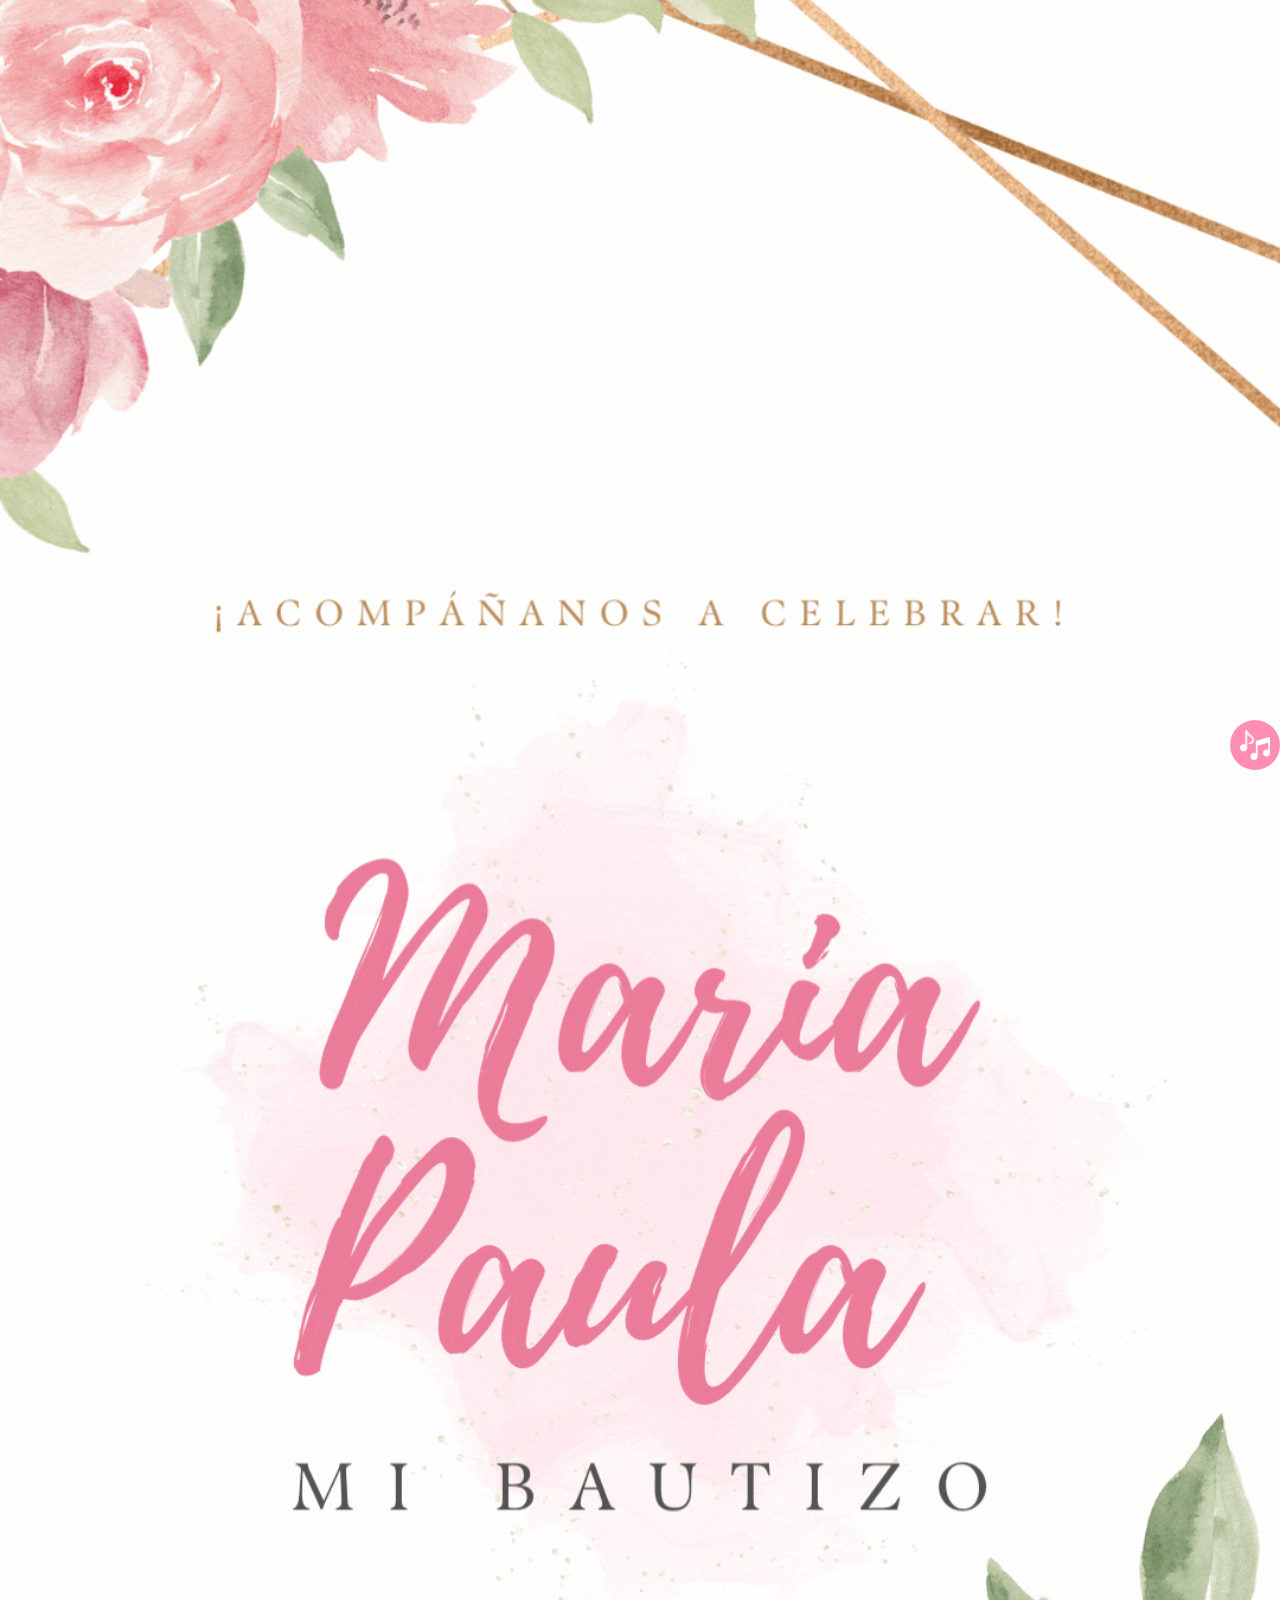
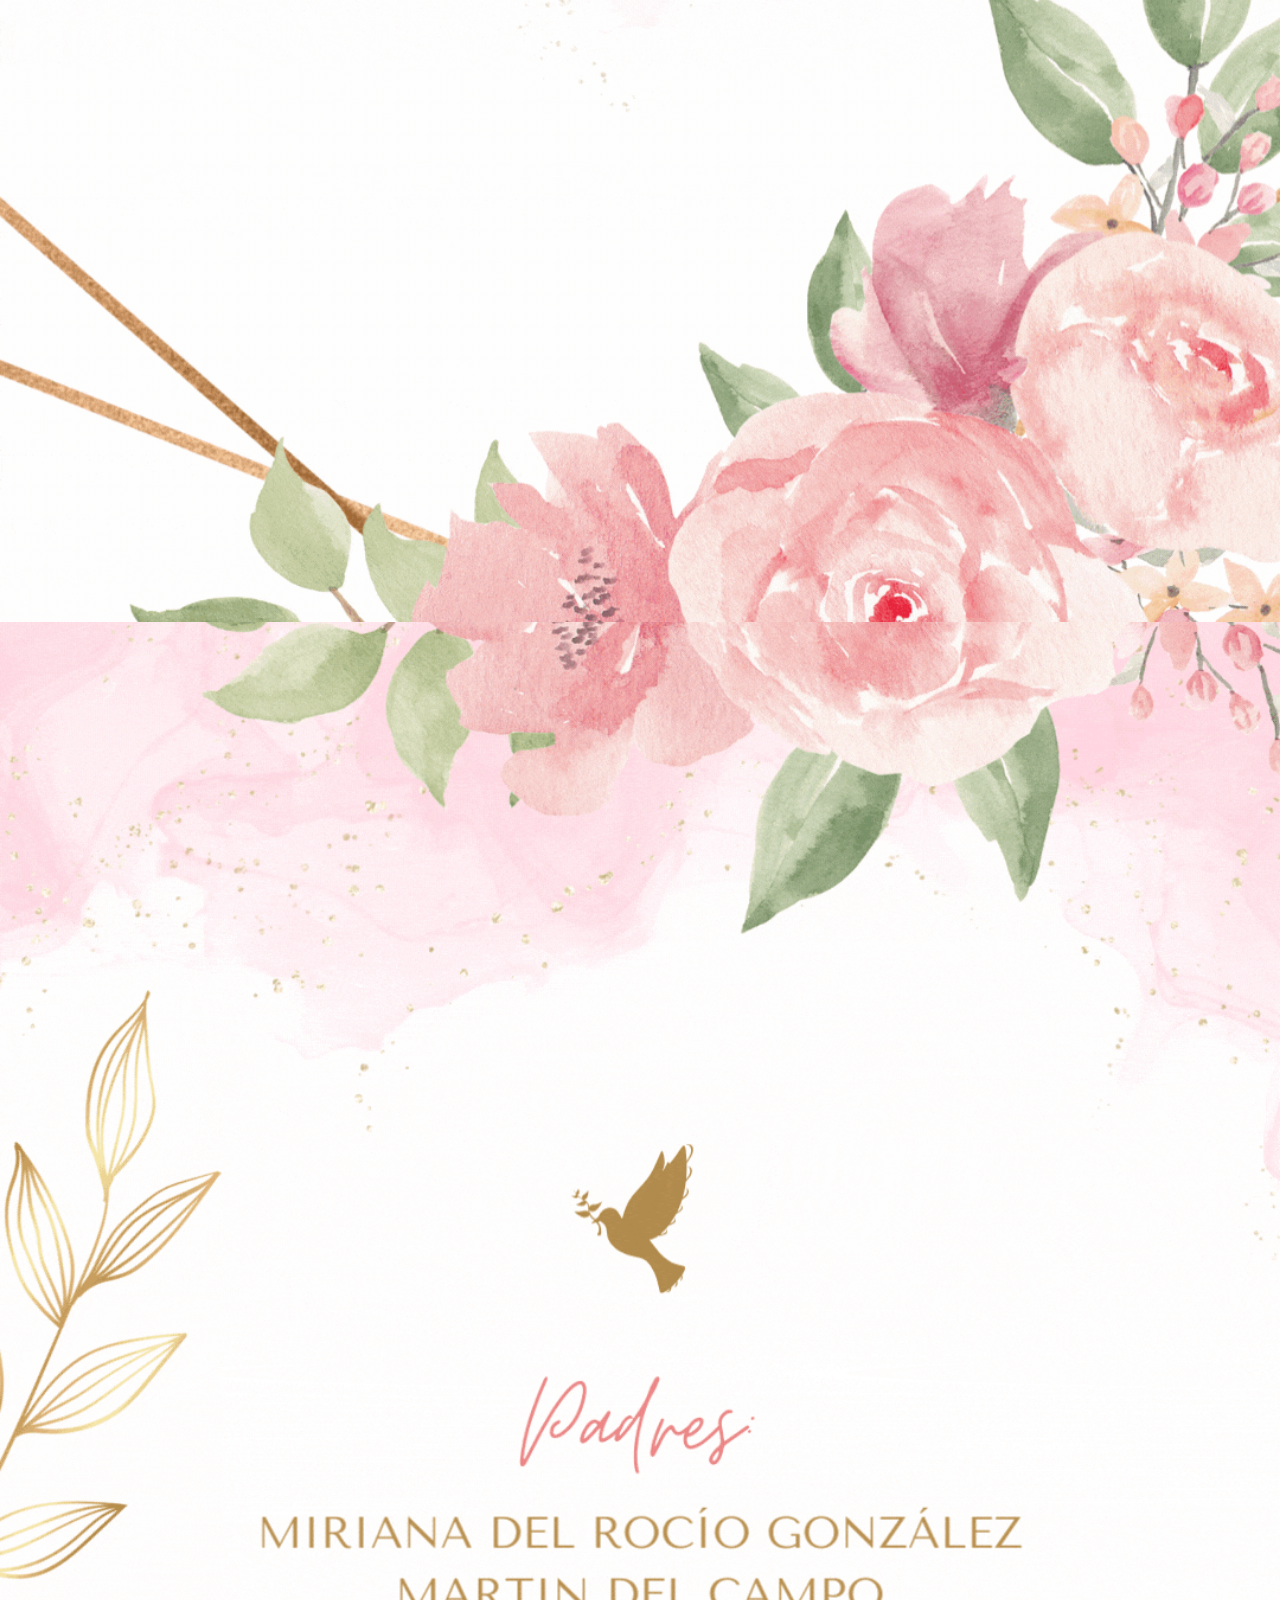
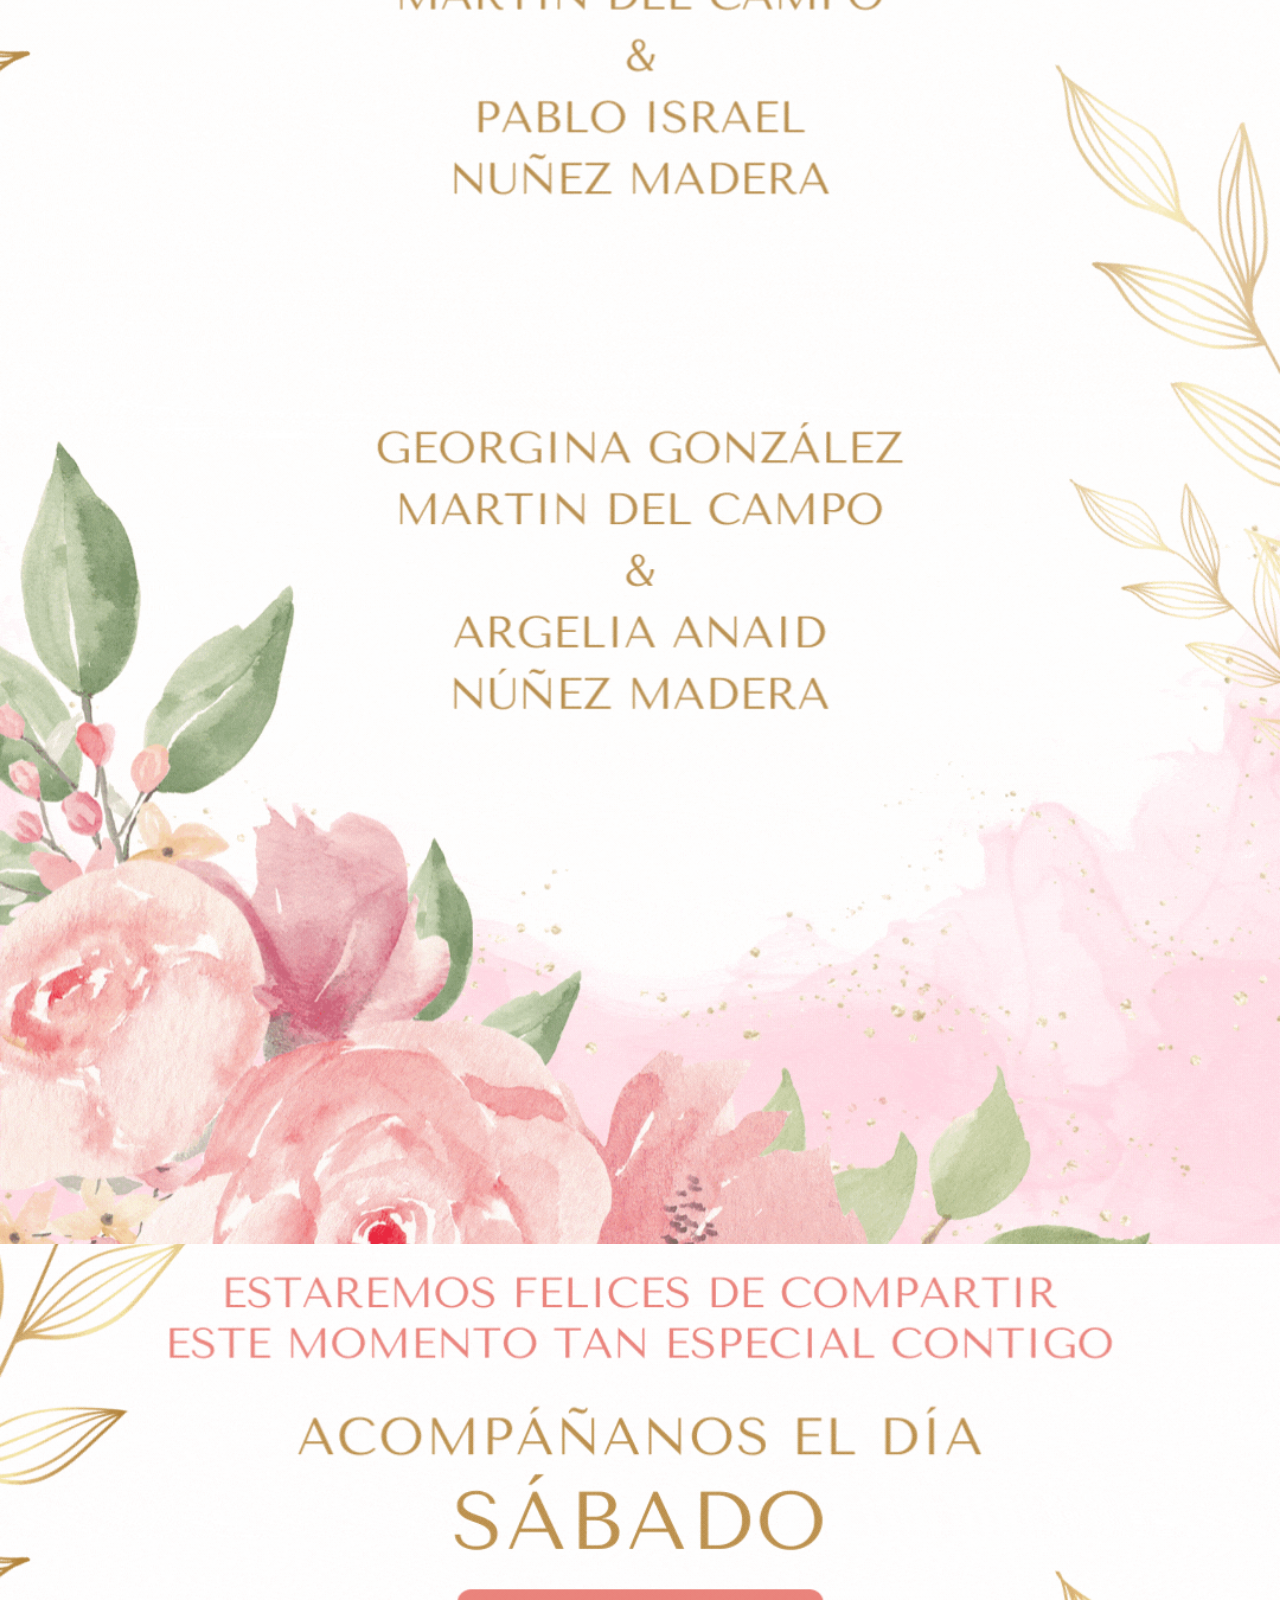
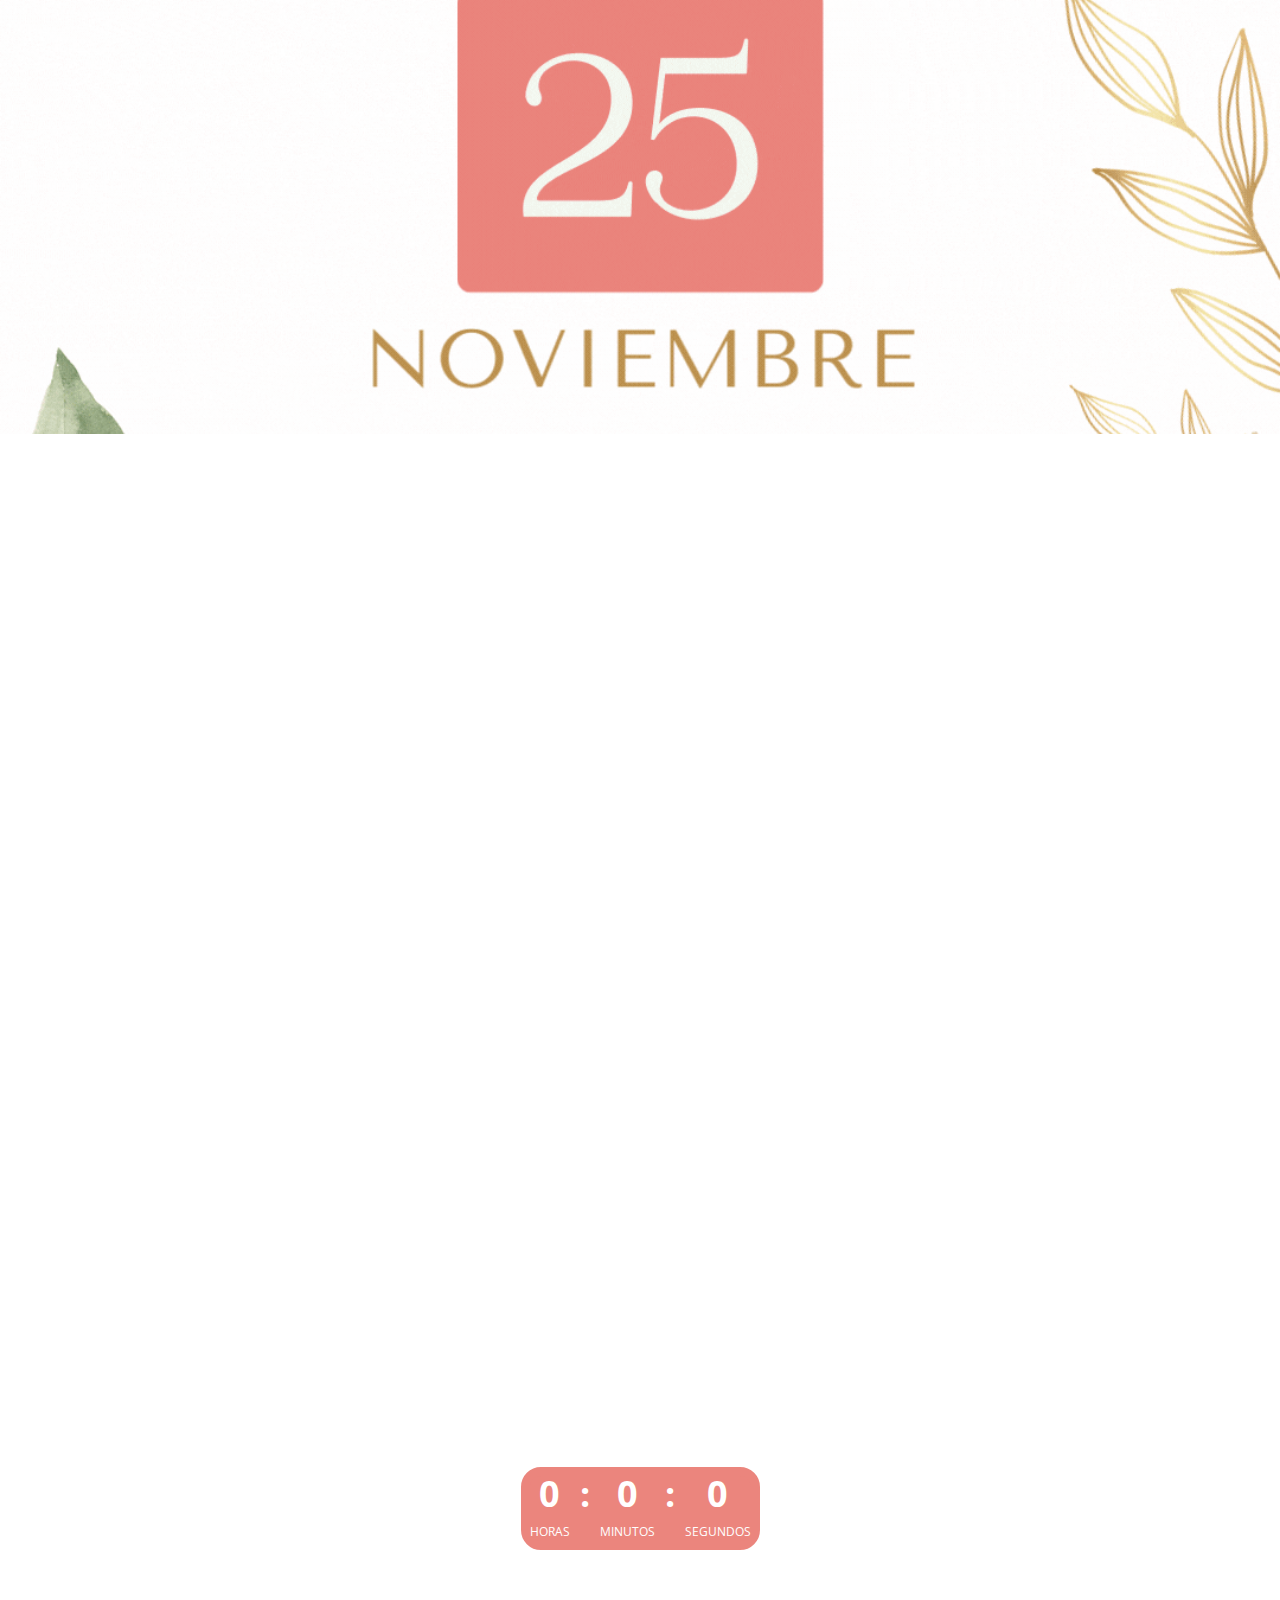
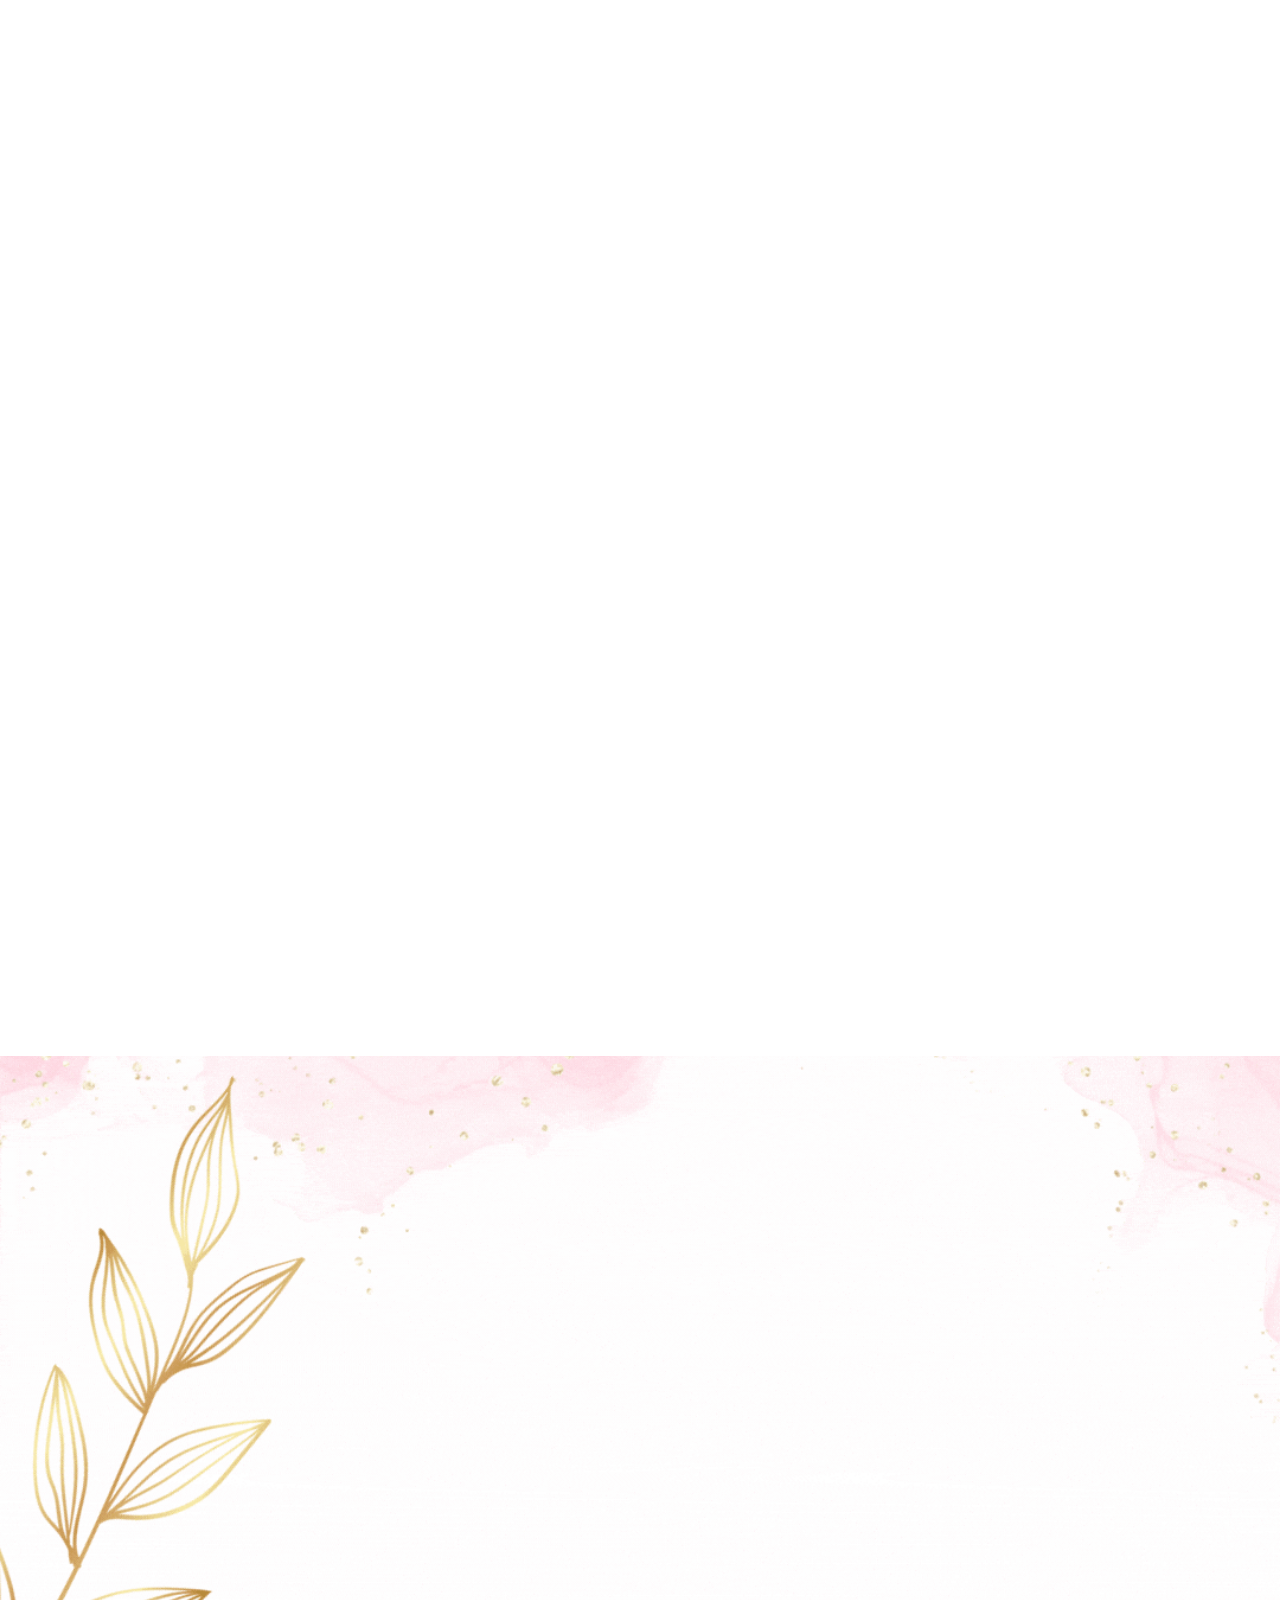
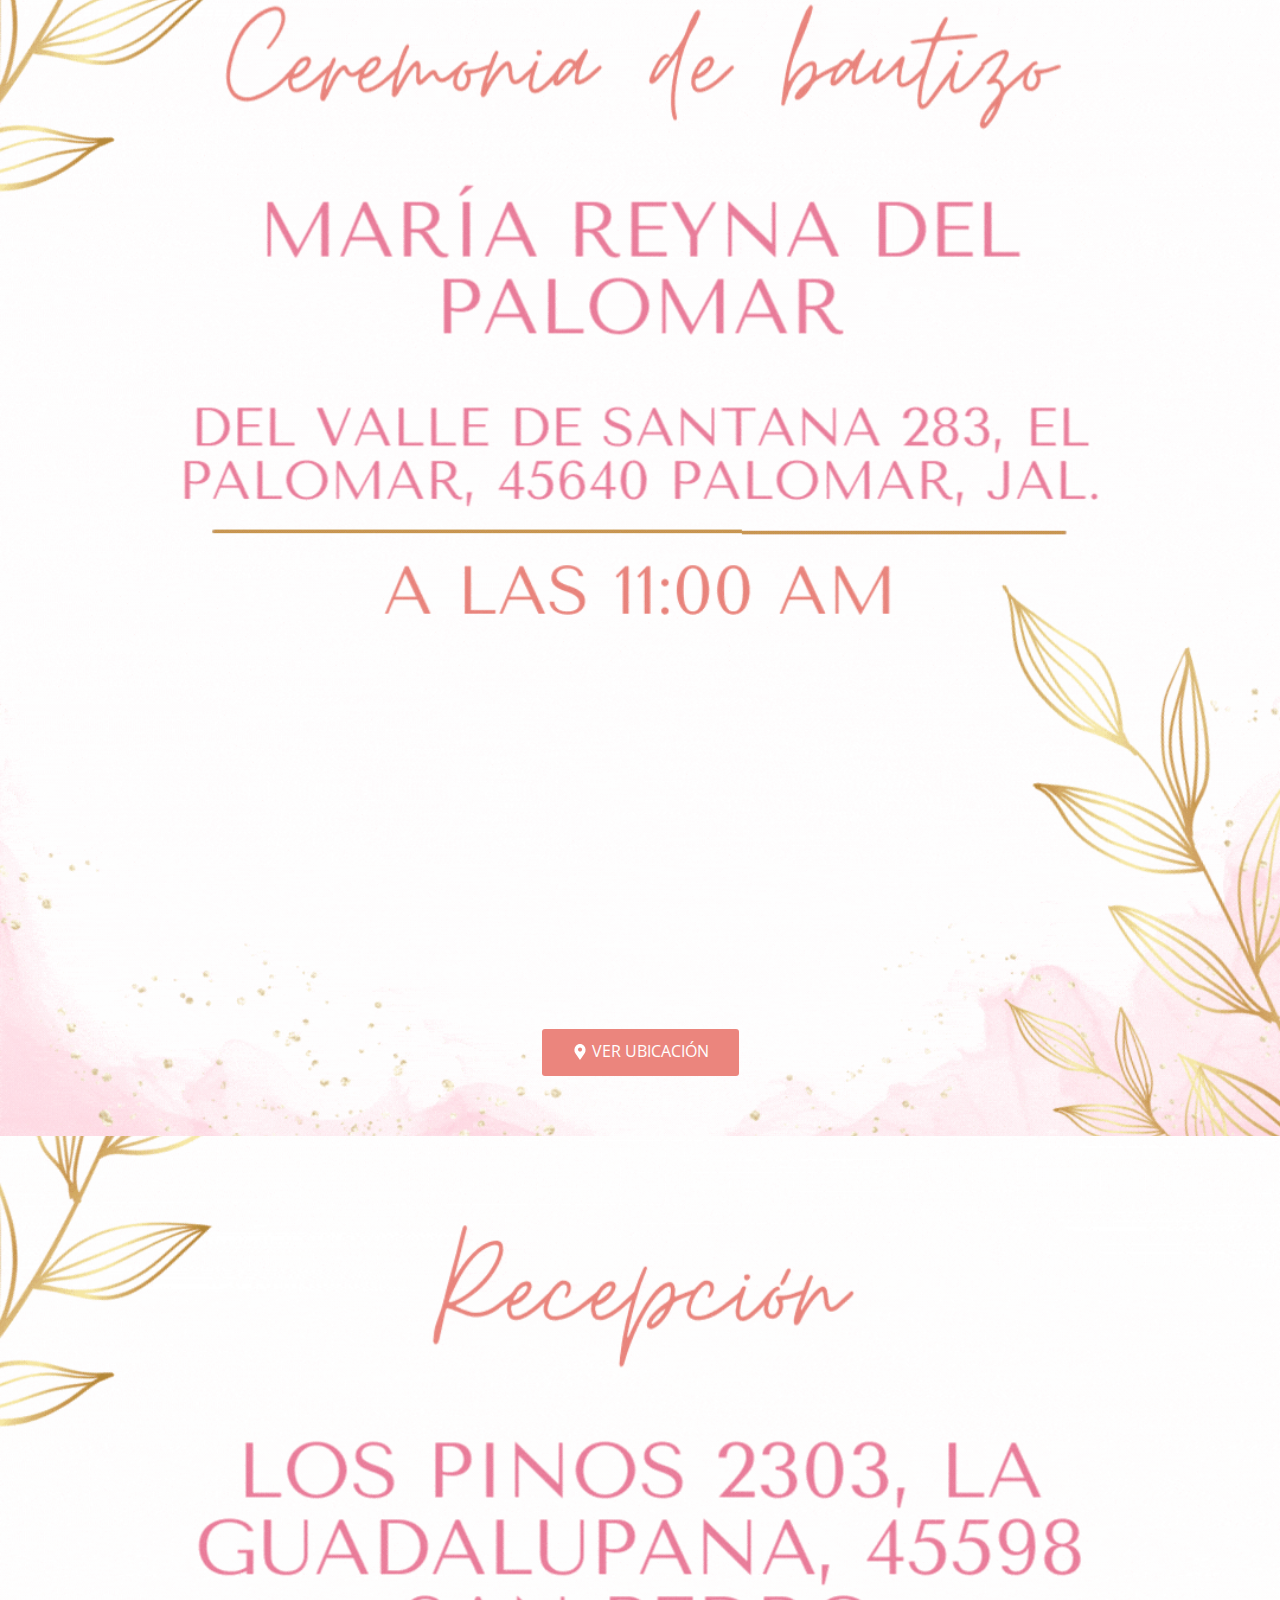
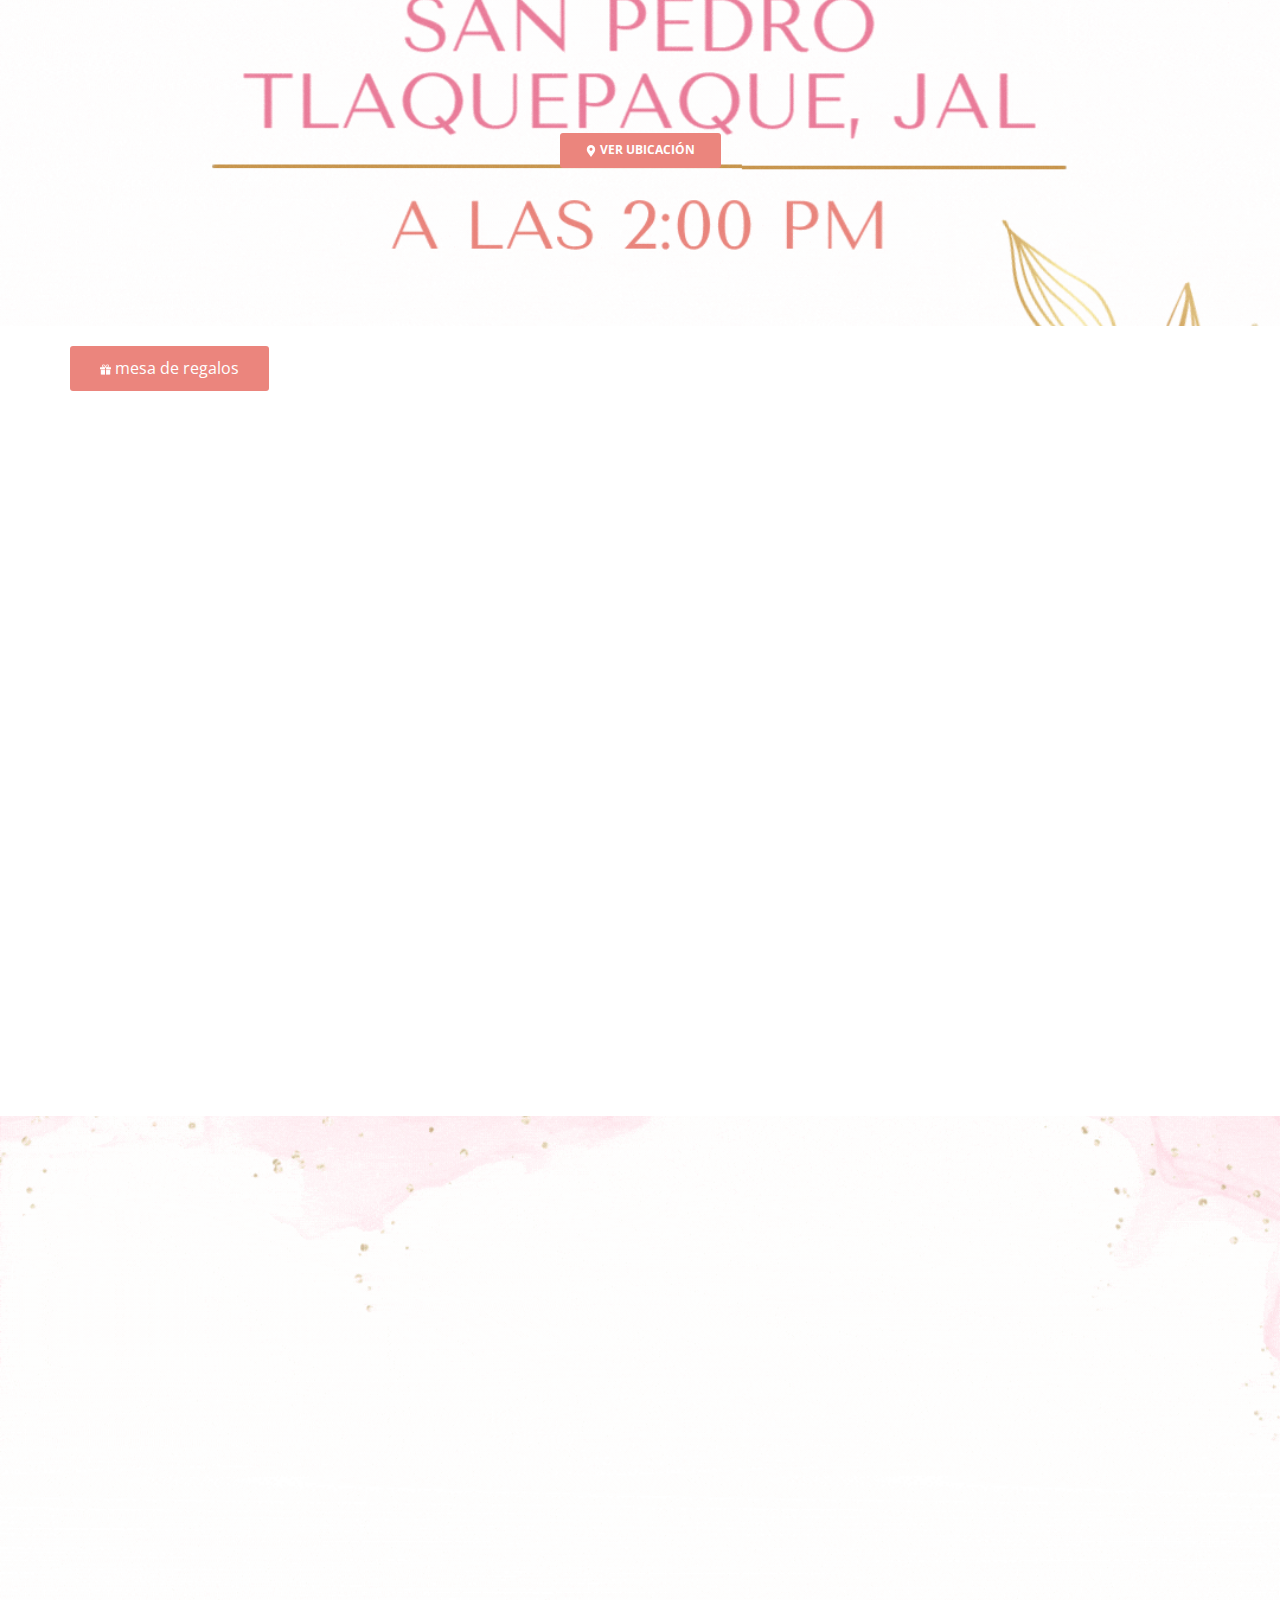
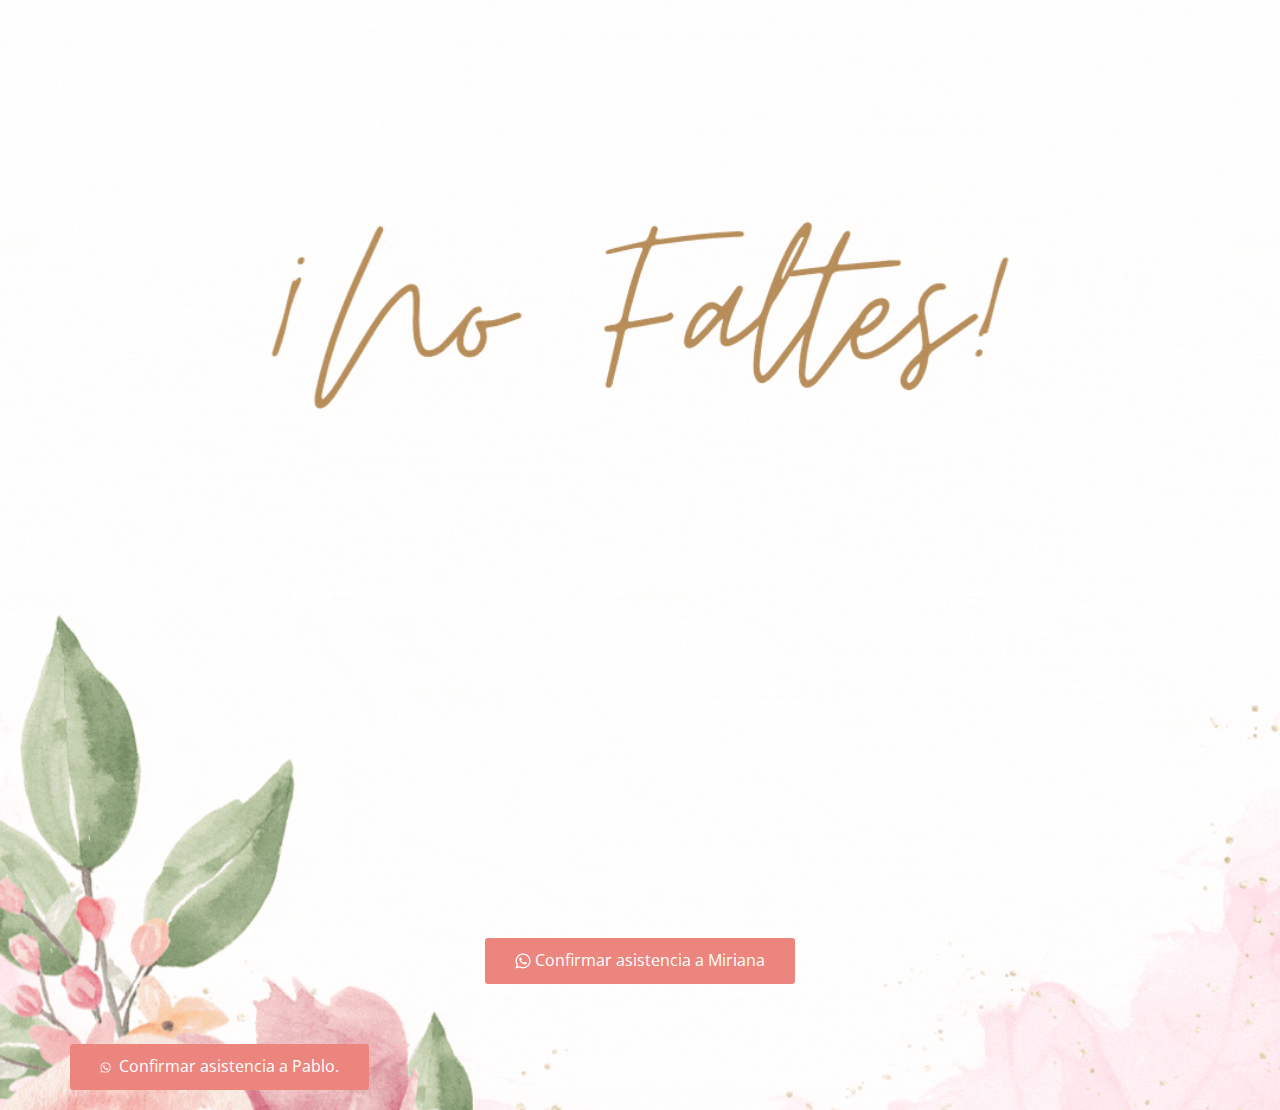
==== index.html @ 1fac0b72 "Update index.html" ====
<!DOCTYPE html>
<html style="font-size: 16px;" lang="es"><head>
    <meta name="viewport" content="width=device-width, initial-scale=1.0">
    <meta charset="utf-8">
    <meta name="keywords"
      content="¡Vamos a Celebrar!, ​Ya Solo Faltan..., ¡Acompáñanos a el día!, Te esperamos enNombre del salón, ¡No Faltes!​, Confirma tu asistencia">
    <meta name="description" content>
    <title>Invitación</title>
    <link rel="stylesheet" href="nicepage.css" media="screen">
    <link rel="stylesheet" href="Invitación.css" media="screen">
    <script class="u-script" type="text/javascript" src="jquery.js" defer></script>
    <script class="u-script" type="text/javascript" src="nicepage.js" defer></script>
    <meta name="generator" content="Nicepage 5.20.7, nicepage.com">

    <link id="u-theme-google-font" rel="stylesheet"
      href="https://fonts.googleapis.com/css?family=Roboto:100,100i,300,300i,400,400i,500,500i,700,700i,900,900i|Open+Sans:300,300i,400,400i,500,500i,600,600i,700,700i,800,800i">

    <script type="application/ld+json">{
		"@context": "http://schema.org",
		"@type": "Organization",
		"name": "Copia de Site5",
		"sameAs": []
}</script>
    <meta name="theme-color" content="#3f62f1">
    <meta property="og:title" content="Invitación">
    <meta property="og:description" content>
    <meta property="og:type" content="website">
    <meta data-intl-tel-input-cdn-path="intlTelInput/"></head>
  <body data-home-page="Invitación.html" data-home-page-title="Invitación"
    data-path-to-root="./" data-include-products="false"
    class="u-body u-xl-mode" data-lang="es">
    <section class="u-align-center u-clearfix u-image u-section-1" src
      data-image-width="1080" data-image-height="1920" id="sec-2cfc">
      <div class="u-clearfix u-sheet u-sheet-1">
        <div class="u-clearfix u-custom-html u-expanded-width u-custom-html-1">

          <div id="boton" class="icon-social">
            <audio id="MusicaFondo"></audio>
            <a onclick="MusicaFondo()" class="float">
              <img class="imgButton" async src="images/651717-e0c2c127.png" alt>
            </a>
          </div>
          <script> let sound = true;
let fondo = document.getElementById("MusicaFondo");
function MusicaFondo() {
    fondo.src = "images/cancion.mp3";
    if (sound) {
        fondo.volume = 0.7;
        fondo.play();
        sound = false;
    }
    else {
        fondo.pause();
        sound = true;
    }
} </script>
          <style> .float {
    position: fixed;
    width: 50px;
    height: 50px;
    bottom: 130px;
    right: 00px;
    background-color: #FF8EB3;
    color: #FFF;
    border-radius: 50px;
    text-align: center;
    z-index: 100;
    margin: 0;
}
.imgButton {
    width: 30px;
    height: 30px;
    /* centrar vertical y horizontalmente */
    position: absolute;
    top: 50%;
    left: 50%;
    margin: -15px 0 0 -15px;}
.my-float {
    margin-top: 22px;
} </style>
        </div>
      </div>
    </section>
    <section class="u-align-center u-clearfix u-image u-section-2" src
      data-image-width="1080" data-image-height="1920" id="carousel_fec0">
      <div class="u-clearfix u-sheet u-sheet-1"></div>
    </section>
    <section class="u-align-center u-clearfix u-image u-section-3" src
      data-image-width="1080" data-image-height="1920" id="sec-e323">
      <div class="u-clearfix u-sheet u-sheet-1"></div>
    </section>

    <section class="u-align-center u-clearfix u-image u-section-4" src
      data-image-width="1080" data-image-height="1920" id="sec-f8c3">
      <div class="u-clearfix u-sheet u-valign-middle-xs u-sheet-1">
        <div
          class="u-border-9 u-border-custom-color-69 u-countdown u-custom-color-69 u-radius-20 u-countdown-1"
          data-timer-id="1c81" data-type="to-date"
          data-target-date="Sat, 25 Nov 2023 21:00:38 GMT" data-for="everyone"
          data-direction="down" data-time-left="750m" data-target-number="100"
          data-start-time="Mon Sep 11 2023 22:49:00 GMT-0600 (Hora estándar central (México))"
          data-frequency="1s" data-after-count="none"
          data-redirect-url="https://">

          <div class="u-countdown-wrapper u-spacing-20">
            <div class="u-countdown-item u-countdown-days u-spacing-10">
              <div
                class="u-countdown-counter u-countdown-counter-2 u-text-custom-color-50"
                id="days">0</div>
              <div
                class="u-countdown-label u-text-custom-color-53 u-countdown-label-2">DÍAS</div>
            </div>
            <div
              class="u-countdown-separator u-text-custom-color-50 u-countdown-separator-2">:</div>
            <div class="u-countdown-hours u-countdown-item u-spacing-10">
              <div
                class="u-text-custom-color-50 u-countdown-counter u-countdown-counter-3"
                id="hours">0</div>
              <div
                class="u-countdown-label u-text-custom-color-53 u-countdown-label-3">Horas</div>
            </div>
            <div
              class="u-countdown-separator u-text-custom-color-50 u-countdown-separator-3">:</div>
            <div class="u-countdown-item u-countdown-minutes u-spacing-10">
              <div
                class="u-text-custom-color-50 u-countdown-counter u-countdown-counter-4"
                id="minutes">0</div>
              <div
                class="u-countdown-label u-text-custom-color-53 u-countdown-label-4">Minutos</div>
            </div>
            <div
              class="u-countdown-separator u-text-custom-color-50 u-countdown-separator-4">:</div>
            <div class="u-countdown-item u-countdown-seconds u-spacing-10">
              <div
                class="u-text-custom-color-50 u-countdown-counter u-countdown-counter-5"
                id="seconds">0</div>
              <div
                class="u-countdown-label u-text-custom-color-53 u-countdown-label-5">Segundos</div>
            </div>
          </div>

          <div class="u-countdown-message u-hidden">
            <p>Sorry, the time is up.</p>
          </div>
        </div>
      </div>
    </section>

    <script> // Función para actualizar la cuenta regresiva
function updateCountdown() {
    const targetDate = new Date("2023-11-25T15:00:00Z"); // Fecha objetivo
    const currentDate = new Date(); // Fecha actual
    const timeDifference = targetDate - currentDate;
    if (timeDifference <= 0) {
        // La fecha objetivo ha pasado
        document.getElementById("days").textContent = "0";
        document.getElementById("hours").textContent = "0";
        document.getElementById("minutes").textContent = "0";
        document.getElementById("seconds").textContent = "0";
        document.querySelector(".u-countdown-message p").textContent = "¡Es hora!";
        return;
    }
    const days = Math.floor(timeDifference / (1000 * 60 * 60 * 24));
    const hours = Math.floor((timeDifference % (1000 * 60 * 60 * 24)) / (1000 * 60 * 60));
    const minutes = Math.floor((timeDifference % (1000 * 60 * 60)) / (1000 * 60));
    const seconds = Math.floor((timeDifference % (1000 * 60)) / 1000);
    document.getElementById("days").textContent = days;
    document.getElementById("hours").textContent = hours;
    document.getElementById("minutes").textContent = minutes;
    document.getElementById("seconds").textContent = seconds;
}
// Actualizar la cuenta regresiva cada segundo
setInterval(updateCountdown, 1000);
// Llamar a la función para inicializar la cuenta regresiva
updateCountdown(); </script>

    <section class="u-align-center u-clearfix u-image u-section-5" src
      data-image-width="1080" data-image-height="1920" id="sec-a9e6">
      <div class="u-clearfix u-sheet u-sheet-1">
        <a href="https://maps.app.goo.gl/ta6PoNnD8u3VR6Cm9"
          class="u-btn u-btn-round u-button-style u-custom-color-69 u-hover-custom-color-70 u-radius-3 u-text-body-alt-color u-text-hover-white u-btn-1"><span
            class="u-icon"><svg class="u-svg-content"
              viewBox="0 0 54.757 54.757" x="0px" y="0px"
              style="width: 1em; height: 1em;"><path
                d="M40.94,5.617C37.318,1.995,32.502,0,27.38,0c-5.123,0-9.938,1.995-13.56,5.617c-6.703,6.702-7.536,19.312-1.804,26.952
	L27.38,54.757L42.721,32.6C48.476,24.929,47.643,12.319,40.94,5.617z M27.557,26c-3.859,0-7-3.141-7-7s3.141-7,7-7s7,3.141,7,7
	S31.416,26,27.557,26z"></path></svg></span>&nbsp;VER UBICACIÓN
        </a>
      </div>
    </section>
    <section class="u-align-center u-clearfix u-image u-section-6" src
      data-image-width="1080" data-image-height="1920" id="sec-d941">
      <div class="u-clearfix u-sheet u-sheet-1">
        <a href="https://maps.app.goo.gl/VzWF6g8UDwU5dvU78"
          class="u-btn u-btn-round u-button-style u-custom-color-69 u-hover-custom-color-70 u-radius-3 u-text-body-alt-color u-text-hover-white u-btn-1"><span
            class="u-icon"><svg class="u-svg-content"
              viewBox="0 0 54.757 54.757" x="0px" y="0px"
              style="width: 1em; height: 1em;"><path
                d="M40.94,5.617C37.318,1.995,32.502,0,27.38,0c-5.123,0-9.938,1.995-13.56,5.617c-6.703,6.702-7.536,19.312-1.804,26.952
	L27.38,54.757L42.721,32.6C48.476,24.929,47.643,12.319,40.94,5.617z M27.557,26c-3.859,0-7-3.141-7-7s3.141-7,7-7s7,3.141,7,7
	S31.416,26,27.557,26z"></path></svg></span>&nbsp;VER UBICACIÓN
        </a>
      </div>
    </section>
    <section class="u-align-center u-clearfix u-image u-section-7" src
      data-image-width="1080" data-image-height="1920" id="sec-887e">
      <div class="u-clearfix u-sheet u-sheet-1">
        <a
          href="https://mesaderegalos.liverpool.com.mx/milistaderegalos/51307299"
          class="u-border-none u-btn u-btn-round u-button-style u-custom-color-69 u-hover-custom-color-70 u-radius-3 u-text-body-alt-color u-text-hover-white u-btn-1"><span
            class="u-file-icon u-icon u-text-white u-icon-1"><img
              src="images/726532-7ae46962.png" alt></span> mesa de regalos
        </a>
      </div>
    </section>
    <section class="u-align-center u-clearfix u-image u-section-8" src
      data-image-width="1080" data-image-height="1920" id="sec-a5bd">
      <div class="u-clearfix u-sheet u-sheet-1">
        <a
          href=" https://api.whatsapp.com/send?phone=+523334465879&amp;text=%C2%A1Hola%21+Muchas+gracias+por+la+invitaci%C3%B3n%2C+ah%C3%AD+estaremos%21%21+%F0%9F%A5%B3"
          class="u-btn u-btn-round u-button-style u-custom-color-69 u-hover-custom-color-70 u-radius-3 u-text-body-alt-color u-text-hover-white u-btn-1"><span
            class="u-file-icon u-icon"><img src="images/1384023-9ba58cb5.png"
              alt></span>&nbsp;​Confirmar asistencia a Miriana
        </a>
        <a
          href=" https://api.whatsapp.com/send?phone=+523317115975&amp;text=%C2%A1Hola%21+Muchas+gracias+por+la+invitaci%C3%B3n%2C+ah%C3%AD+estaremos%21%21+%F0%9F%A5%B3"
          class="u-border-none u-btn u-btn-round u-button-style u-custom-color-69 u-hover-custom-color-70 u-radius-3 u-text-body-alt-color u-text-hover-white u-btn-2"><span
            class="u-file-icon u-icon u-text-white u-icon-2"><img
              src="images/1384023-9ba58cb5.png" alt></span> Confirmar asistencia
          a Pablo. 
        </a>
      </div>
    </section>

  </body></html>
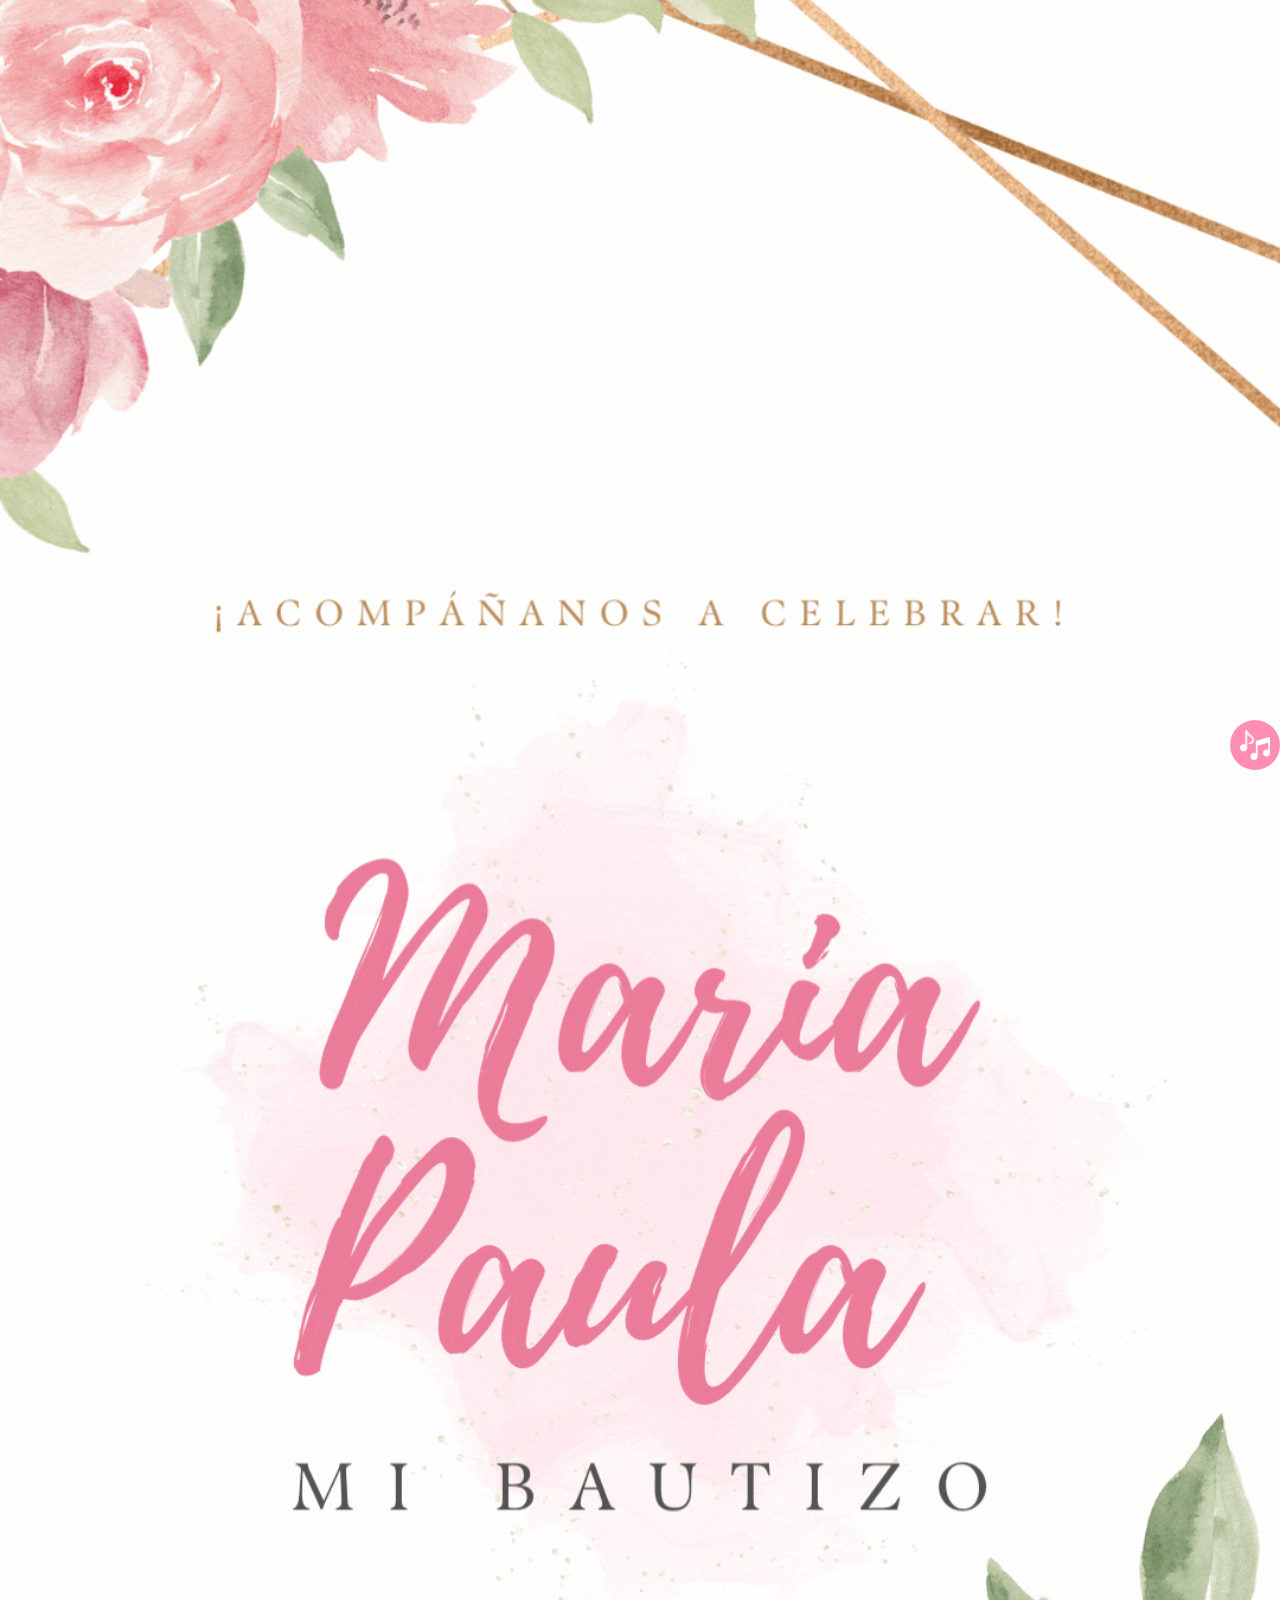
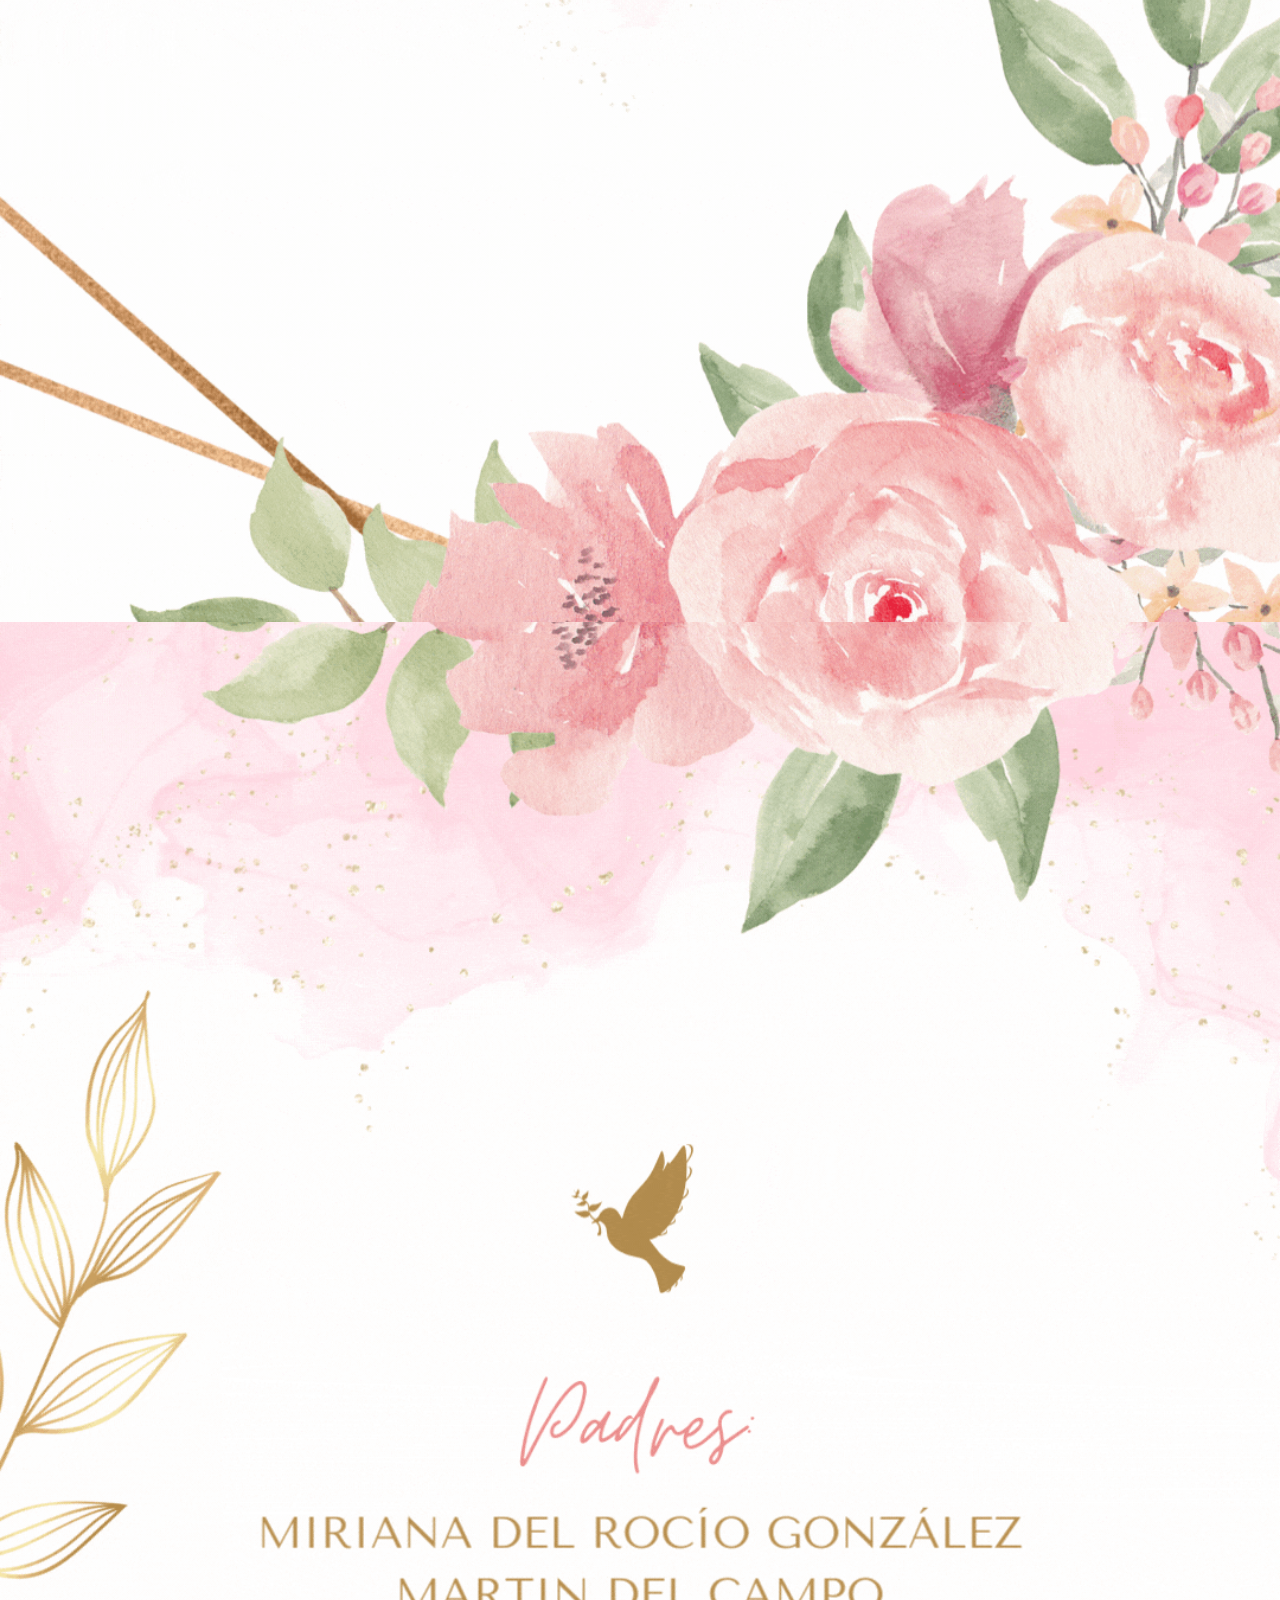
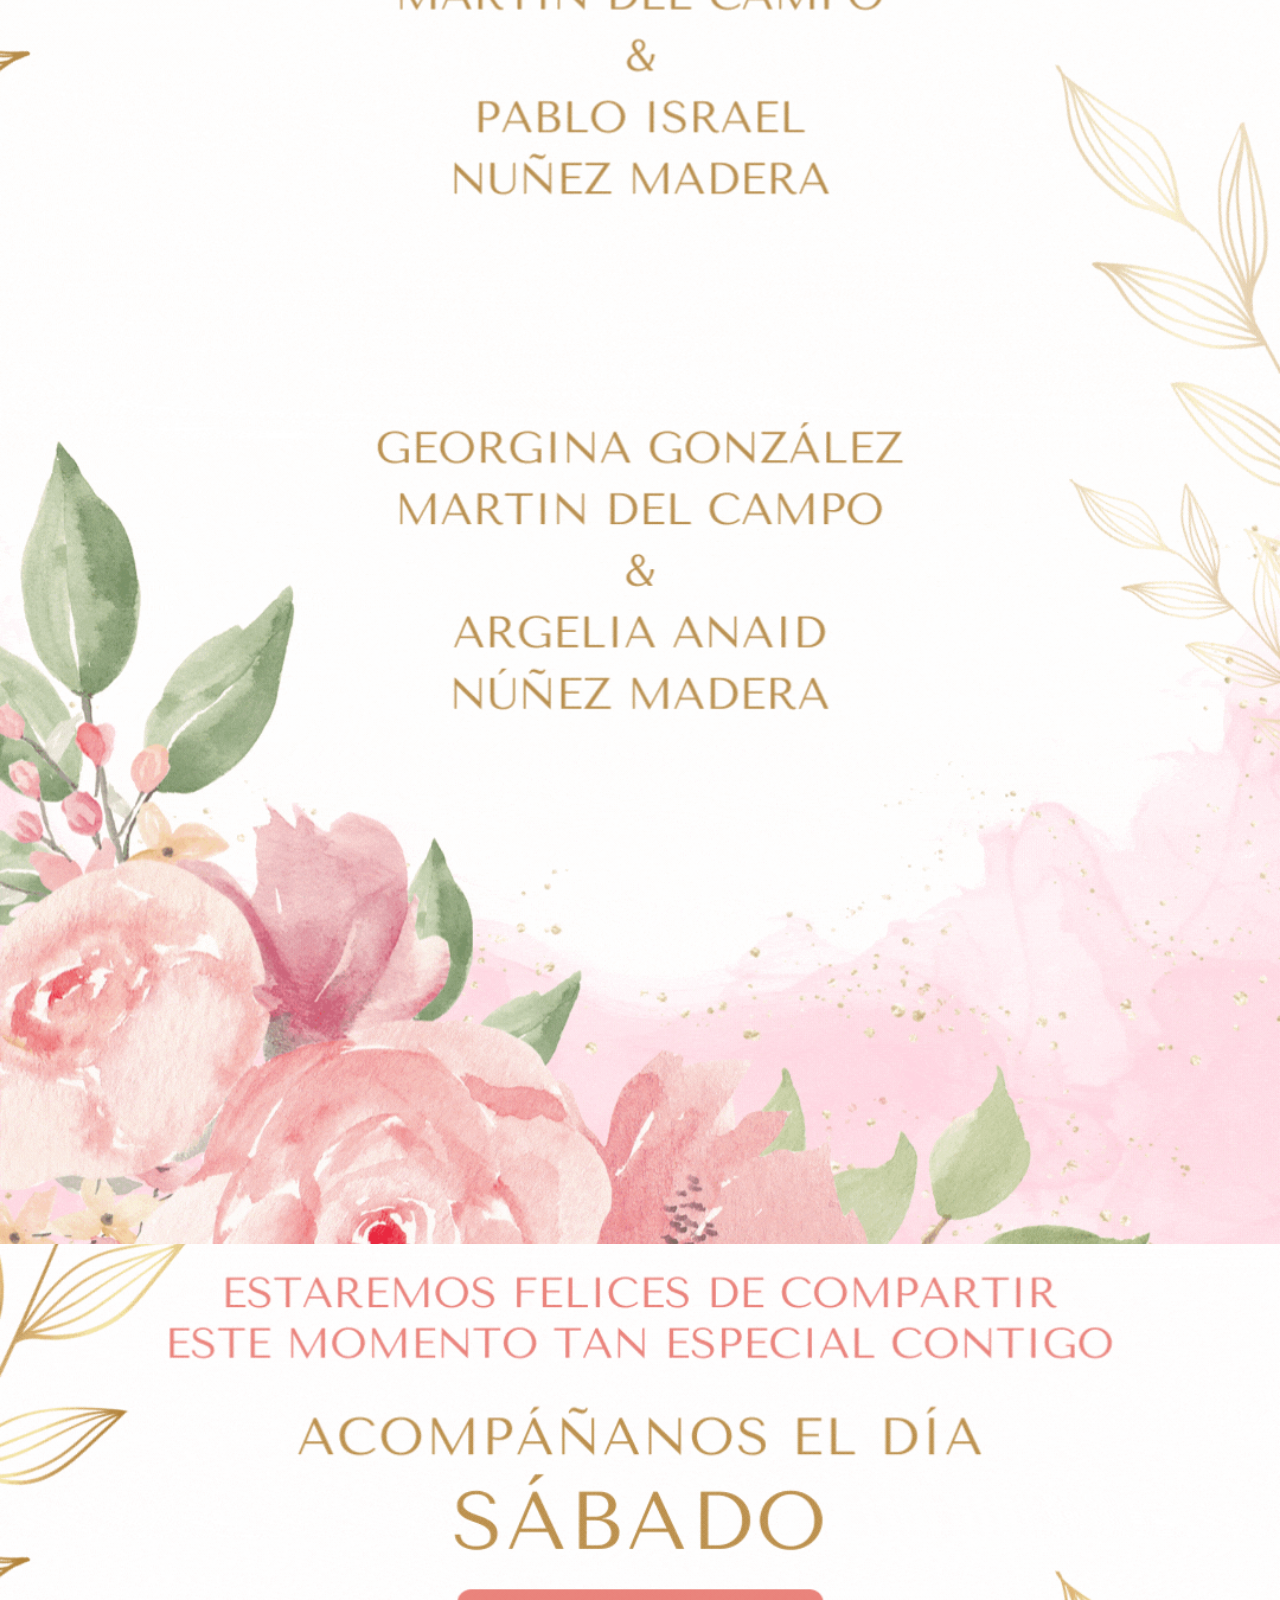
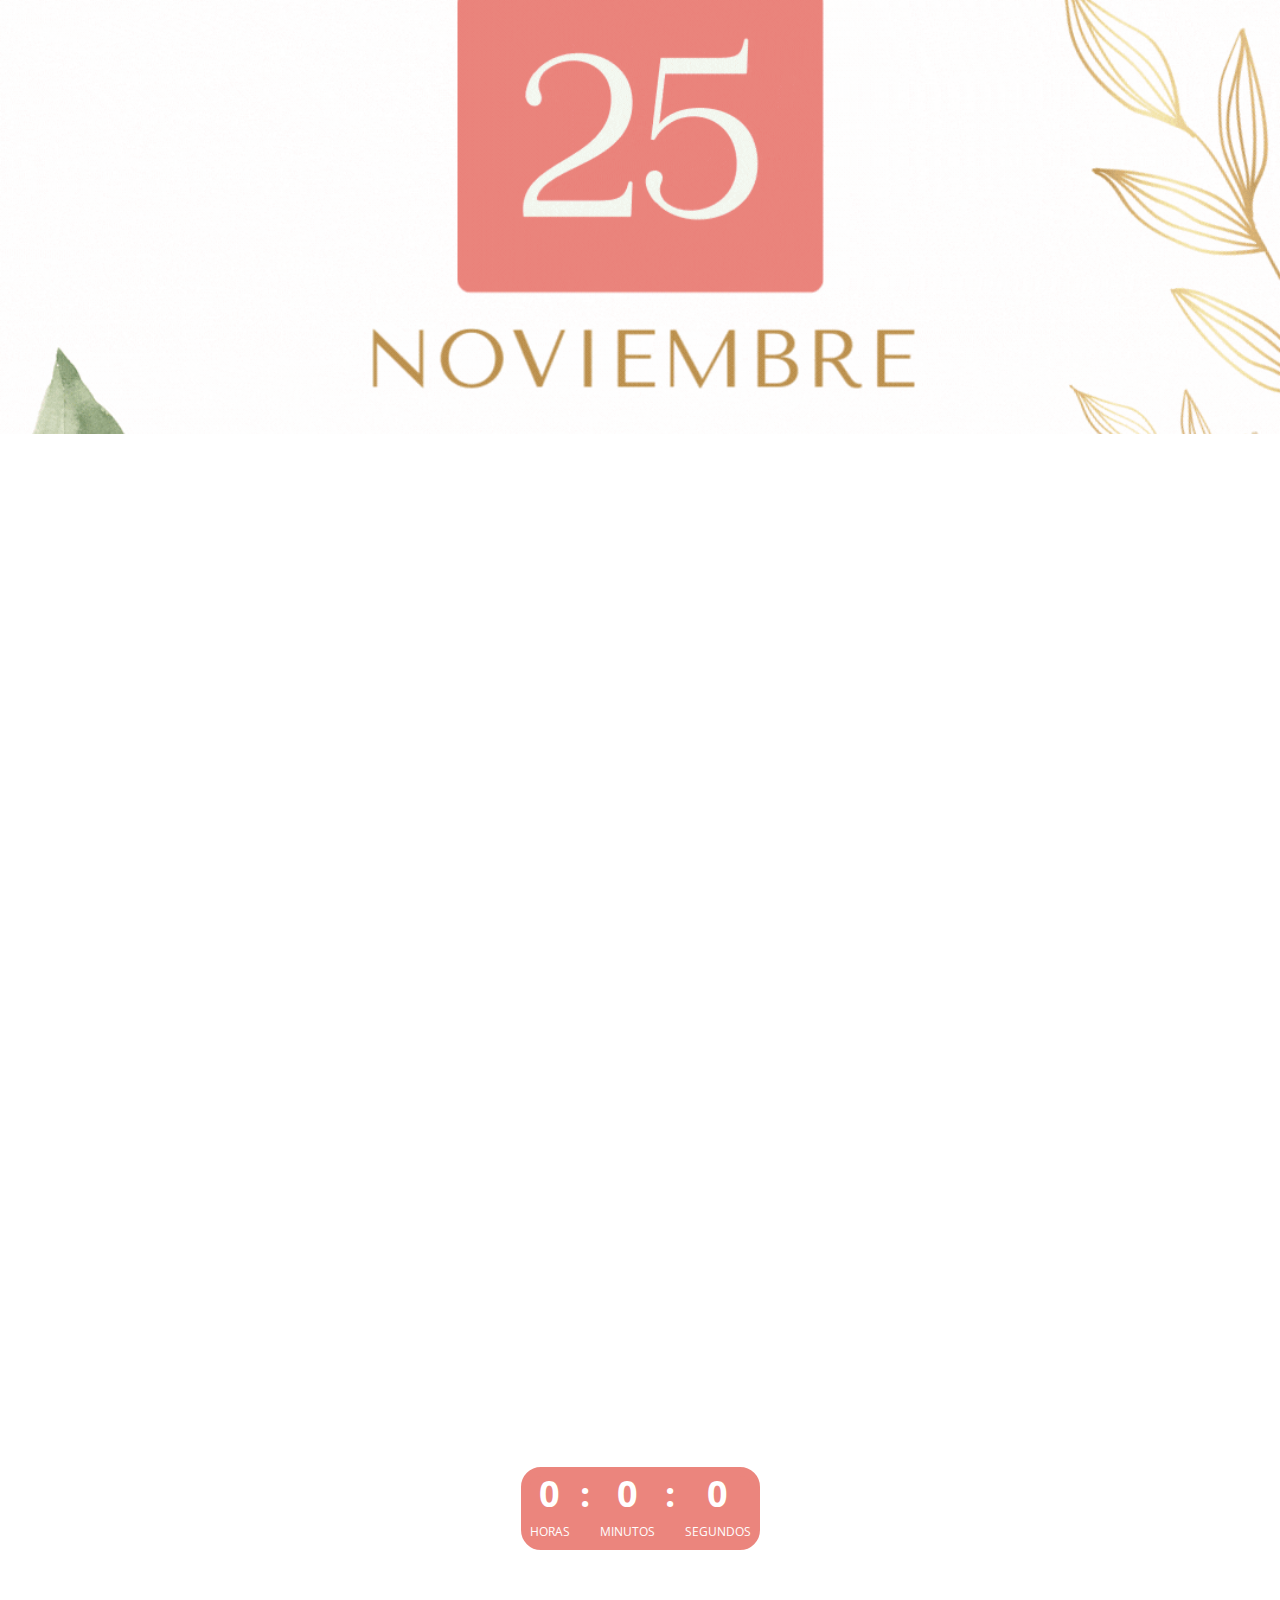
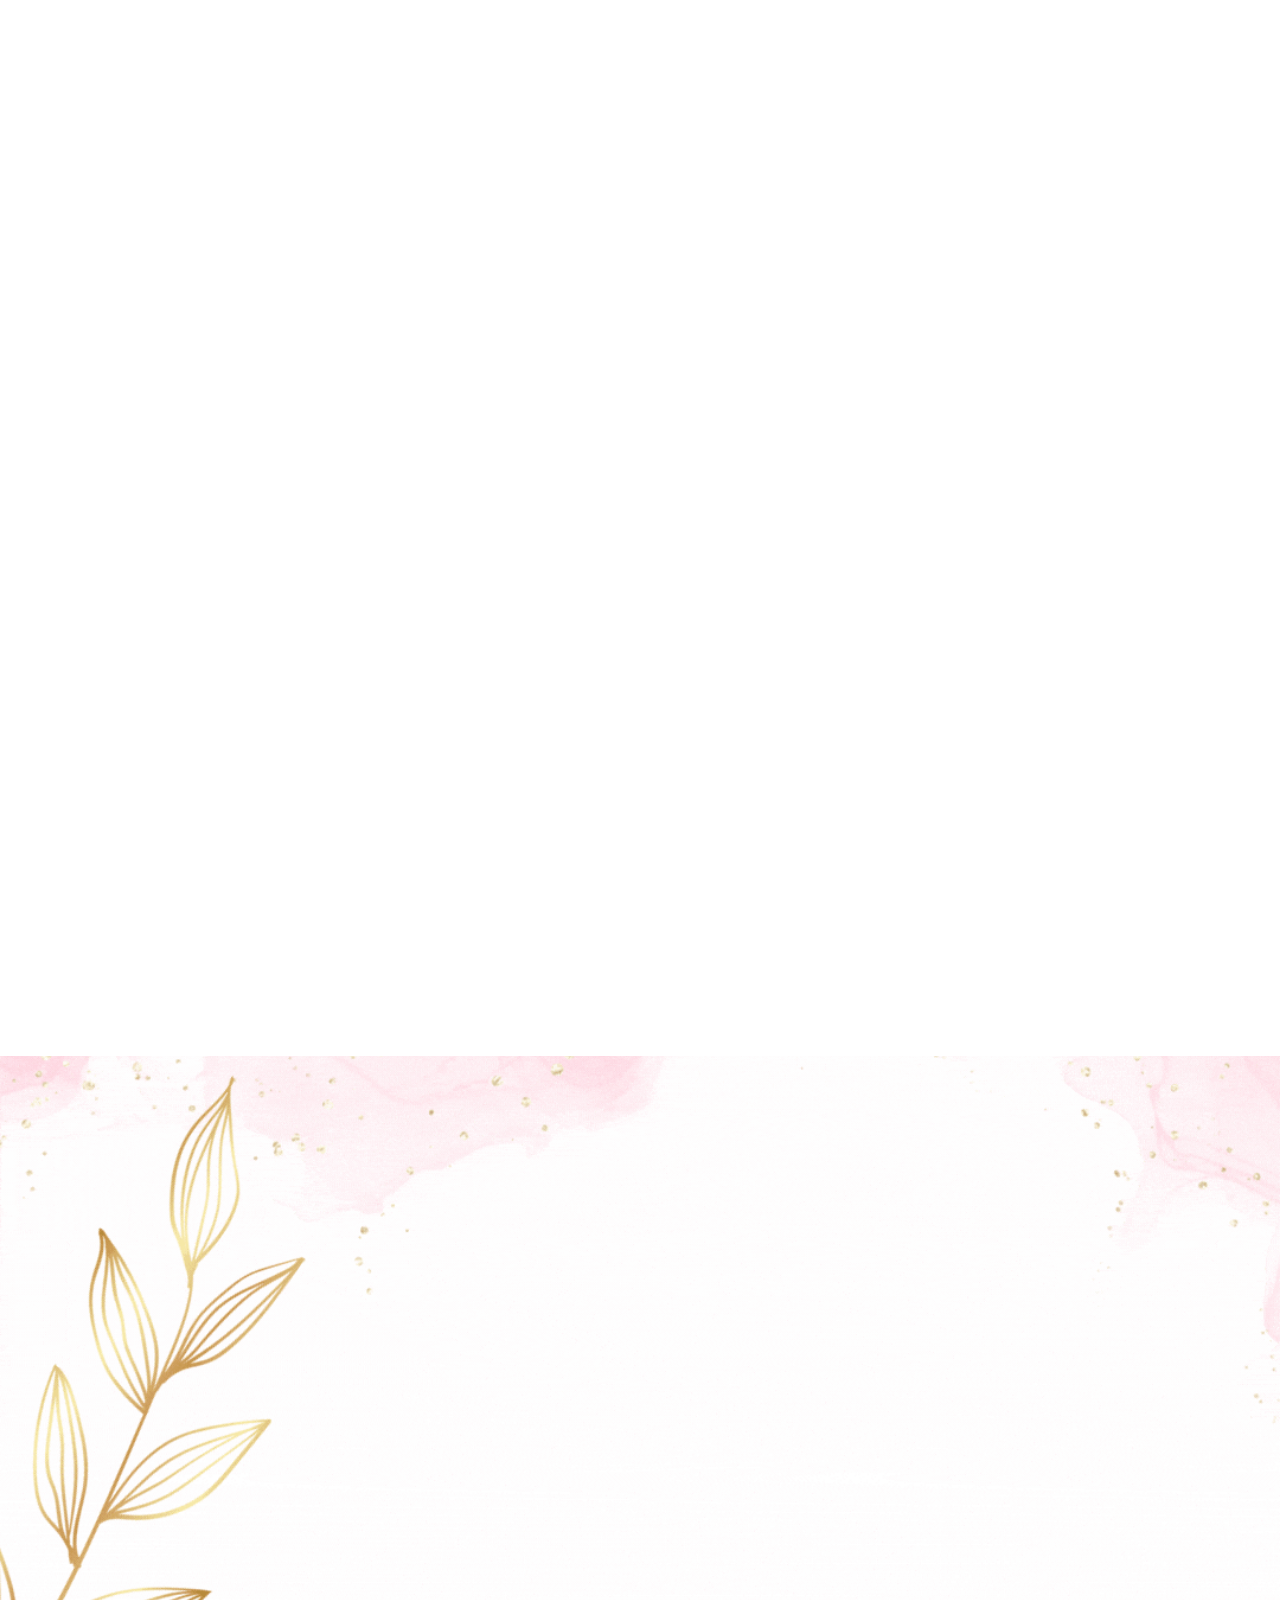
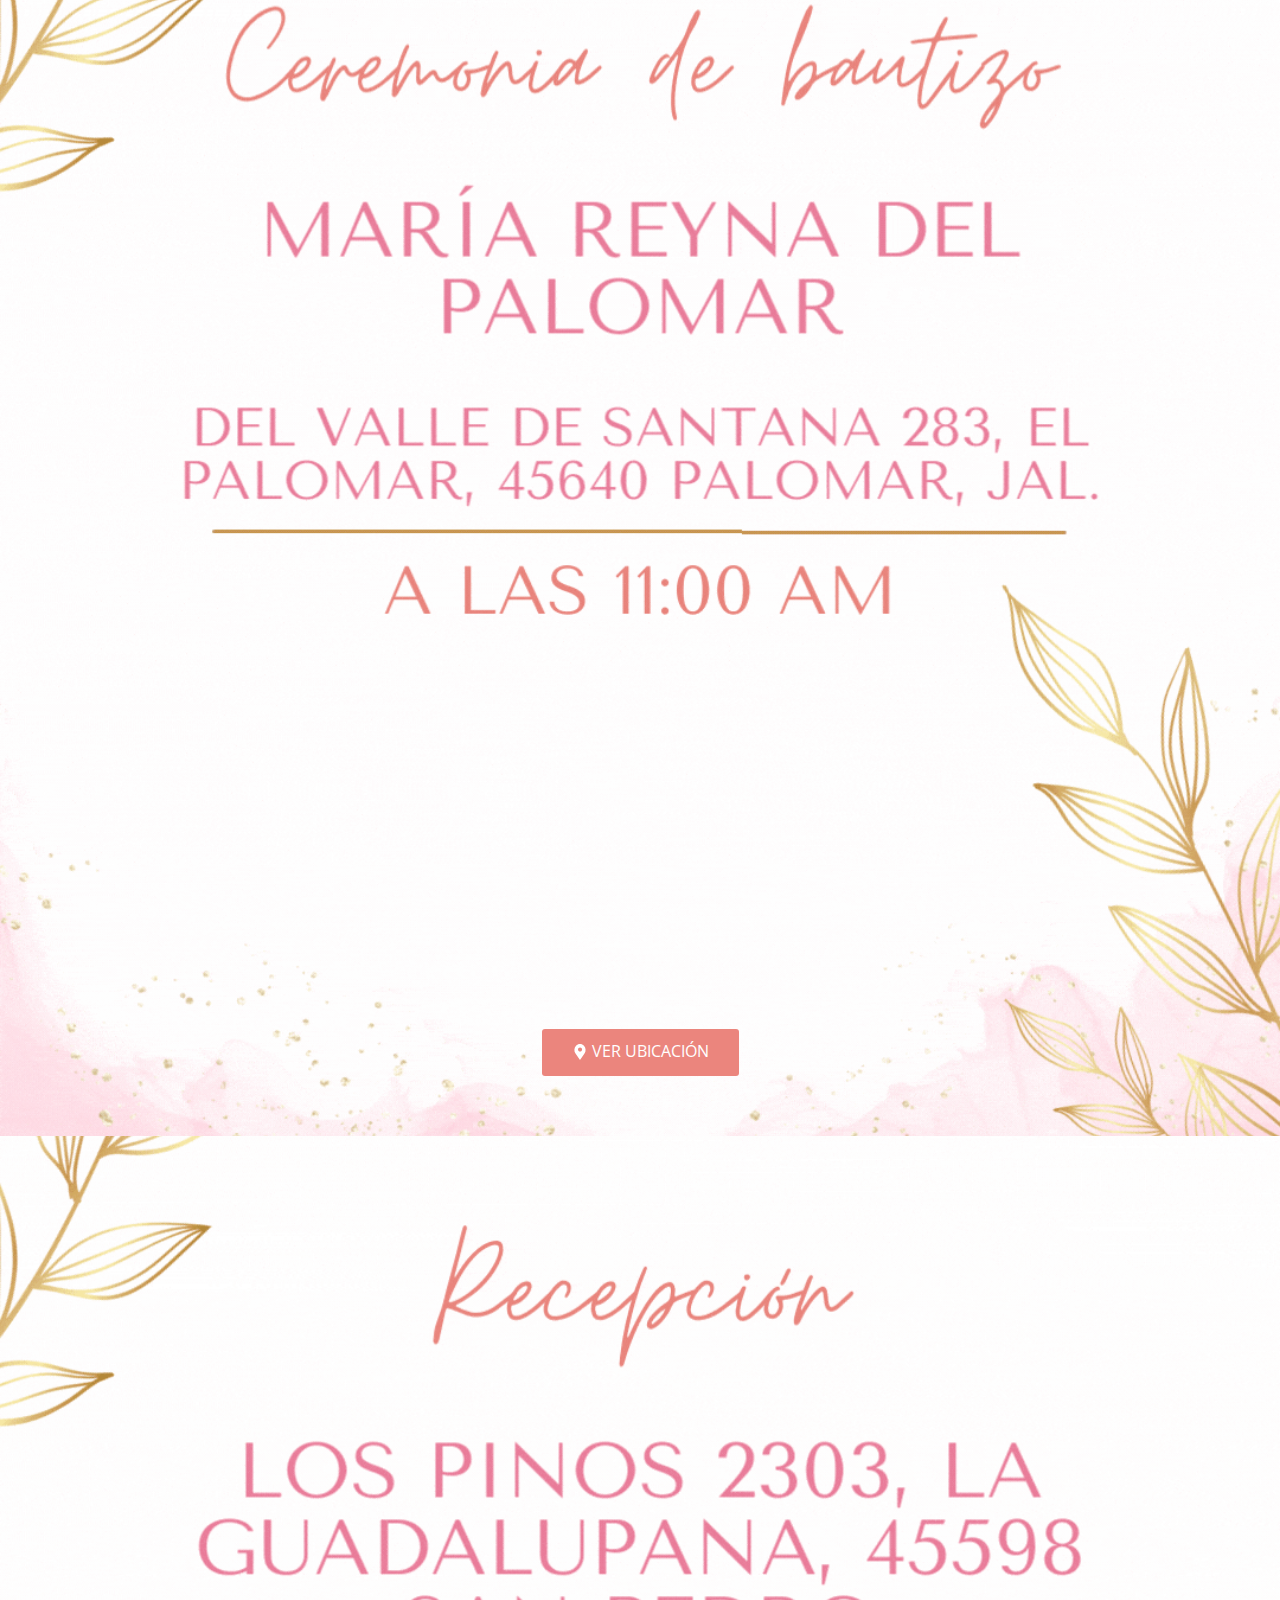
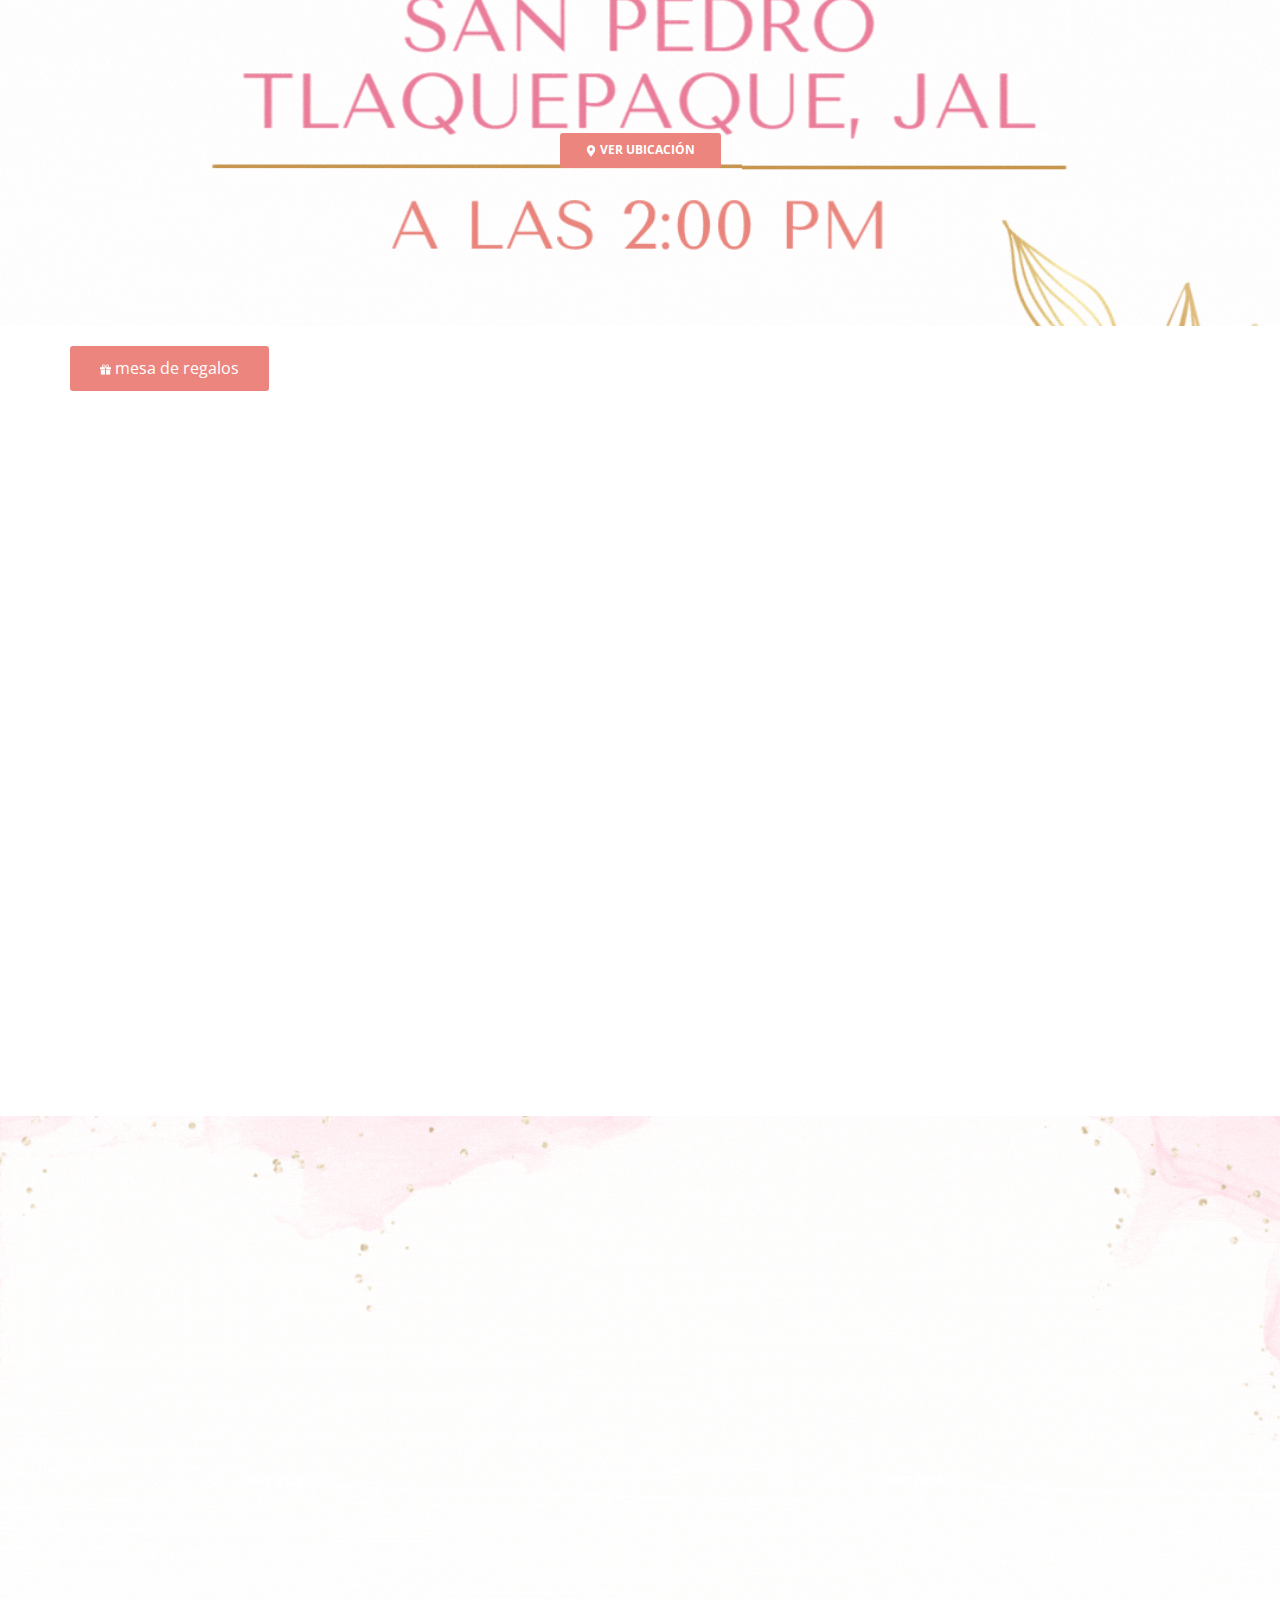
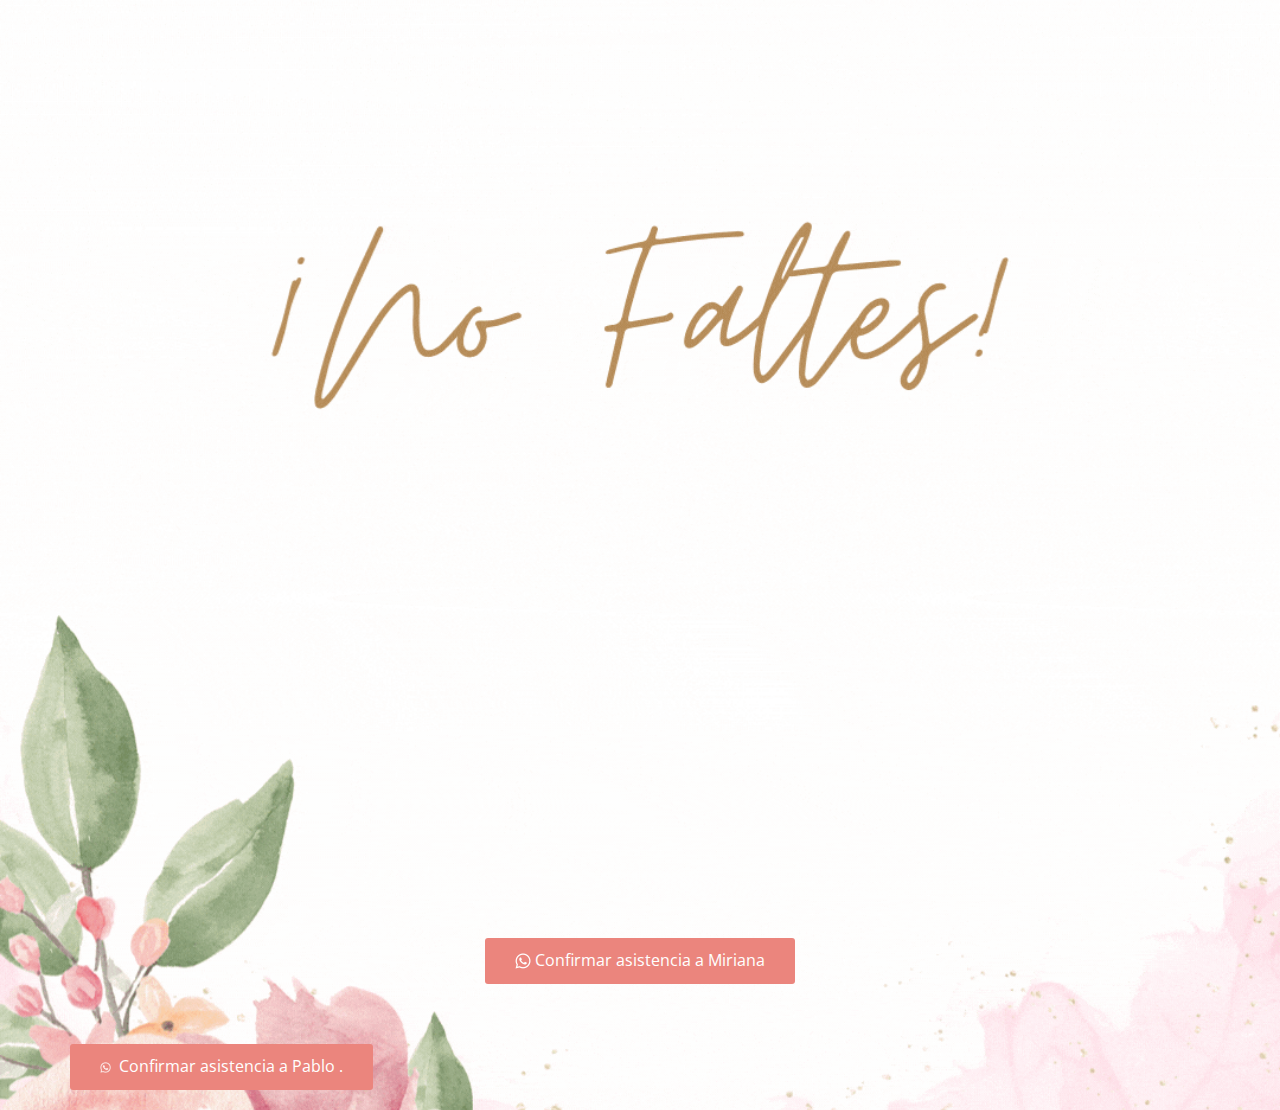
==== commit 4e74a667: "Update index.html" ====
--- a/index.html
+++ b/index.html
@@ -227,7 +227,7 @@
           class="u-border-none u-btn u-btn-round u-button-style u-custom-color-69 u-hover-custom-color-70 u-radius-3 u-text-body-alt-color u-text-hover-white u-btn-2"><span
             class="u-file-icon u-icon u-text-white u-icon-2"><img
               src="images/1384023-9ba58cb5.png" alt></span> Confirmar asistencia
-          a Pablo. 
+          a Pablo  . 
         </a>
       </div>
     </section>
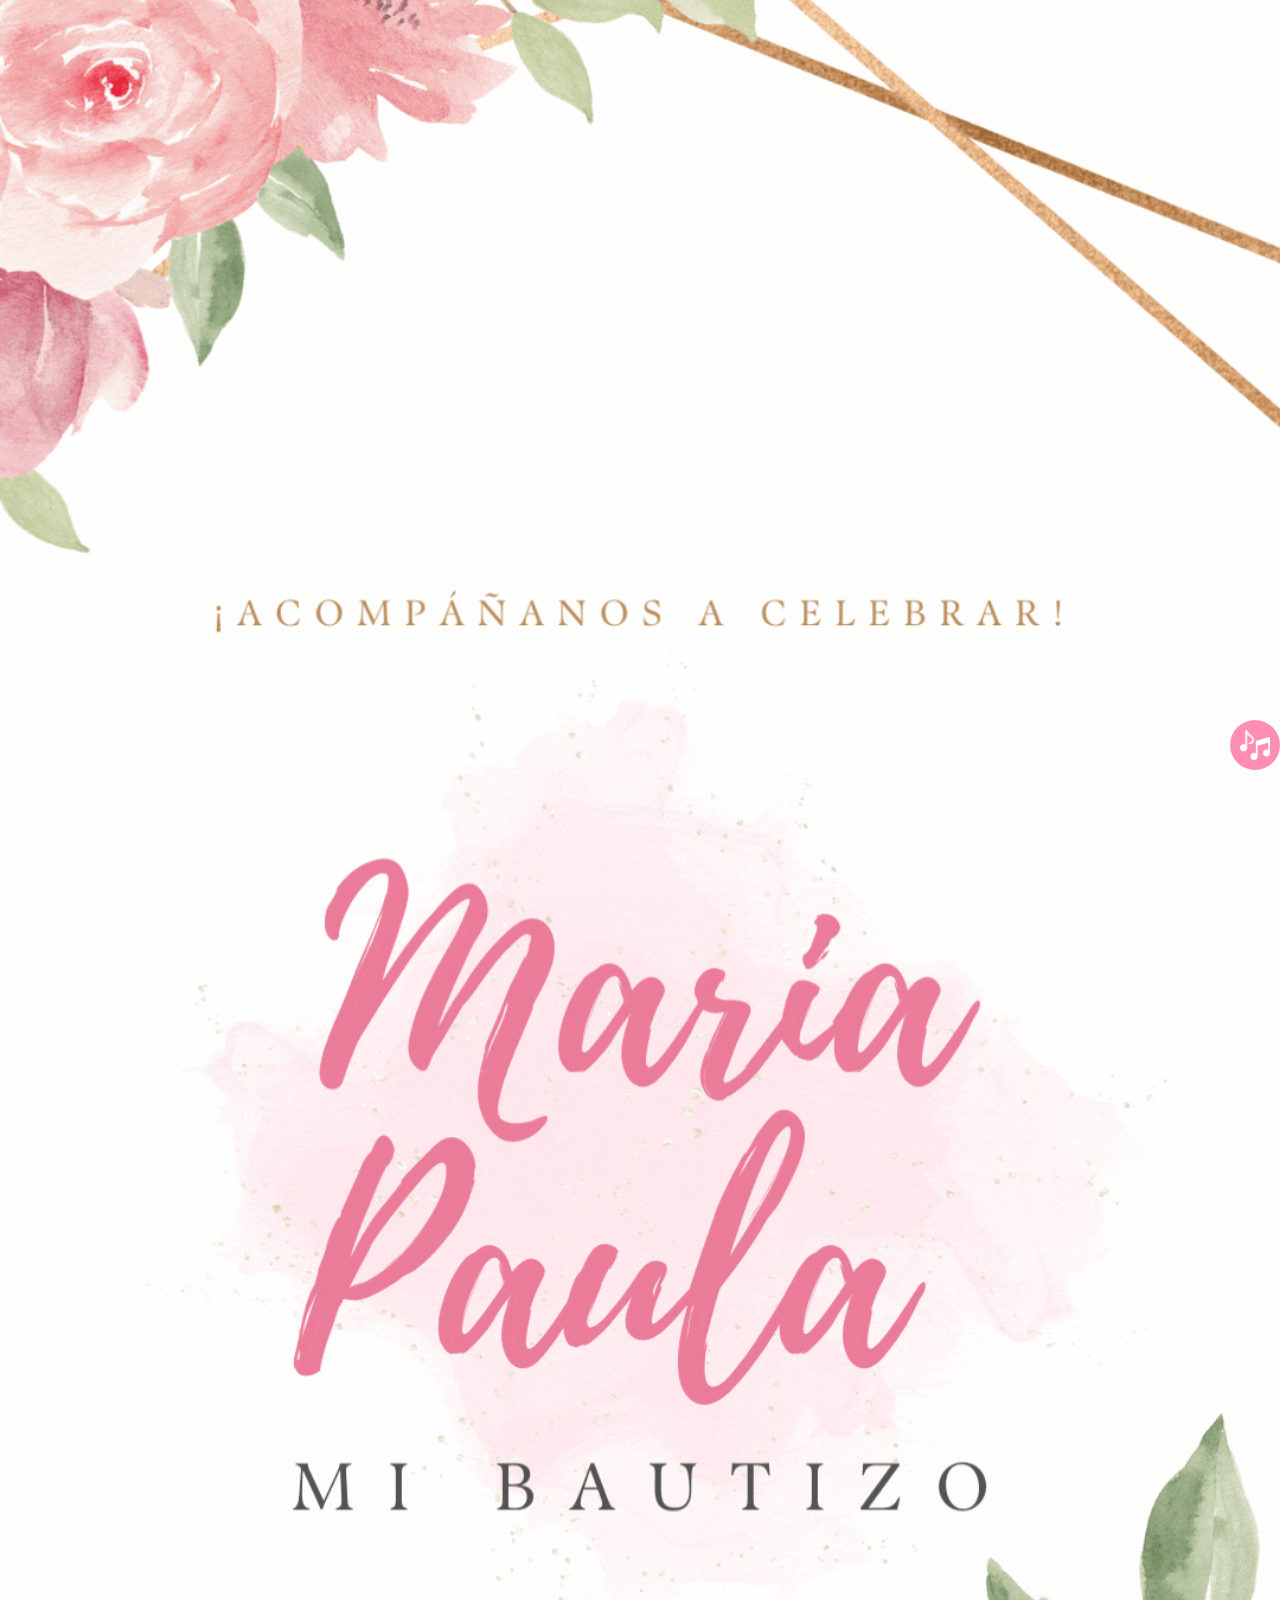
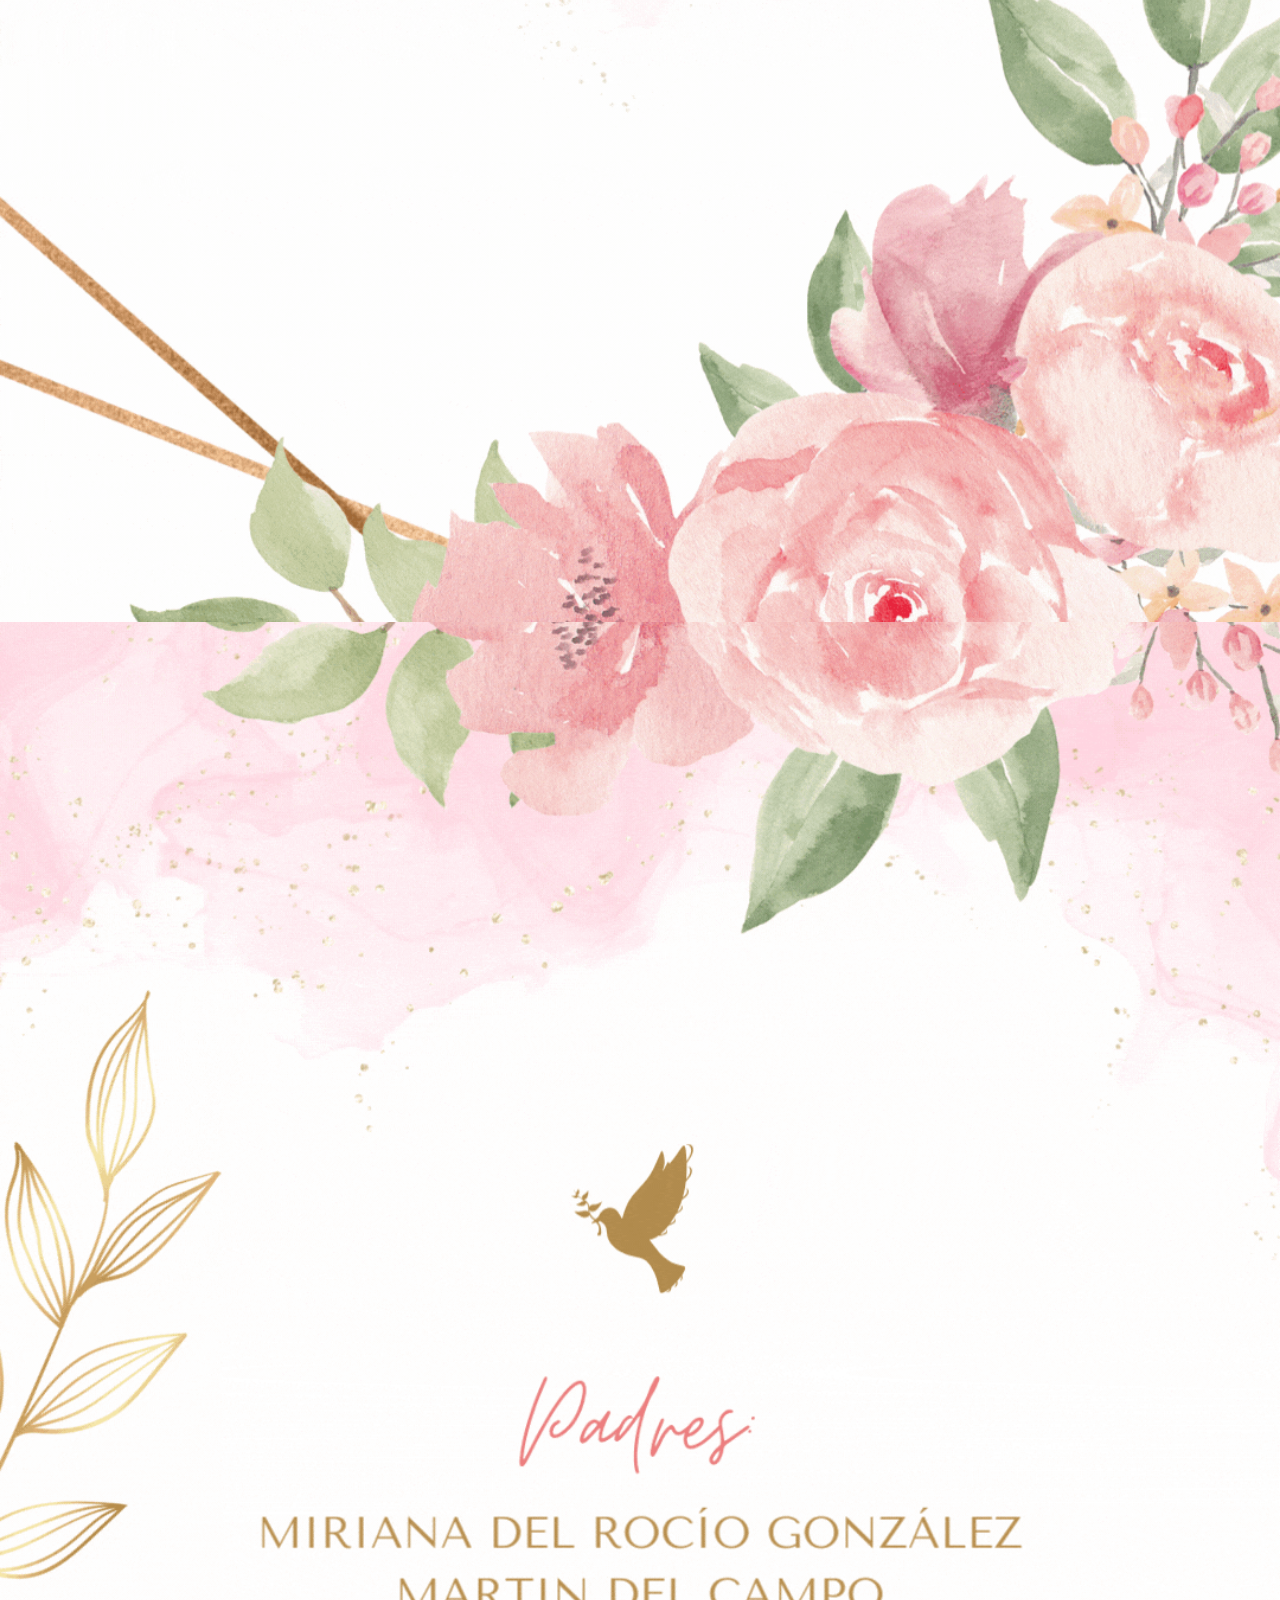
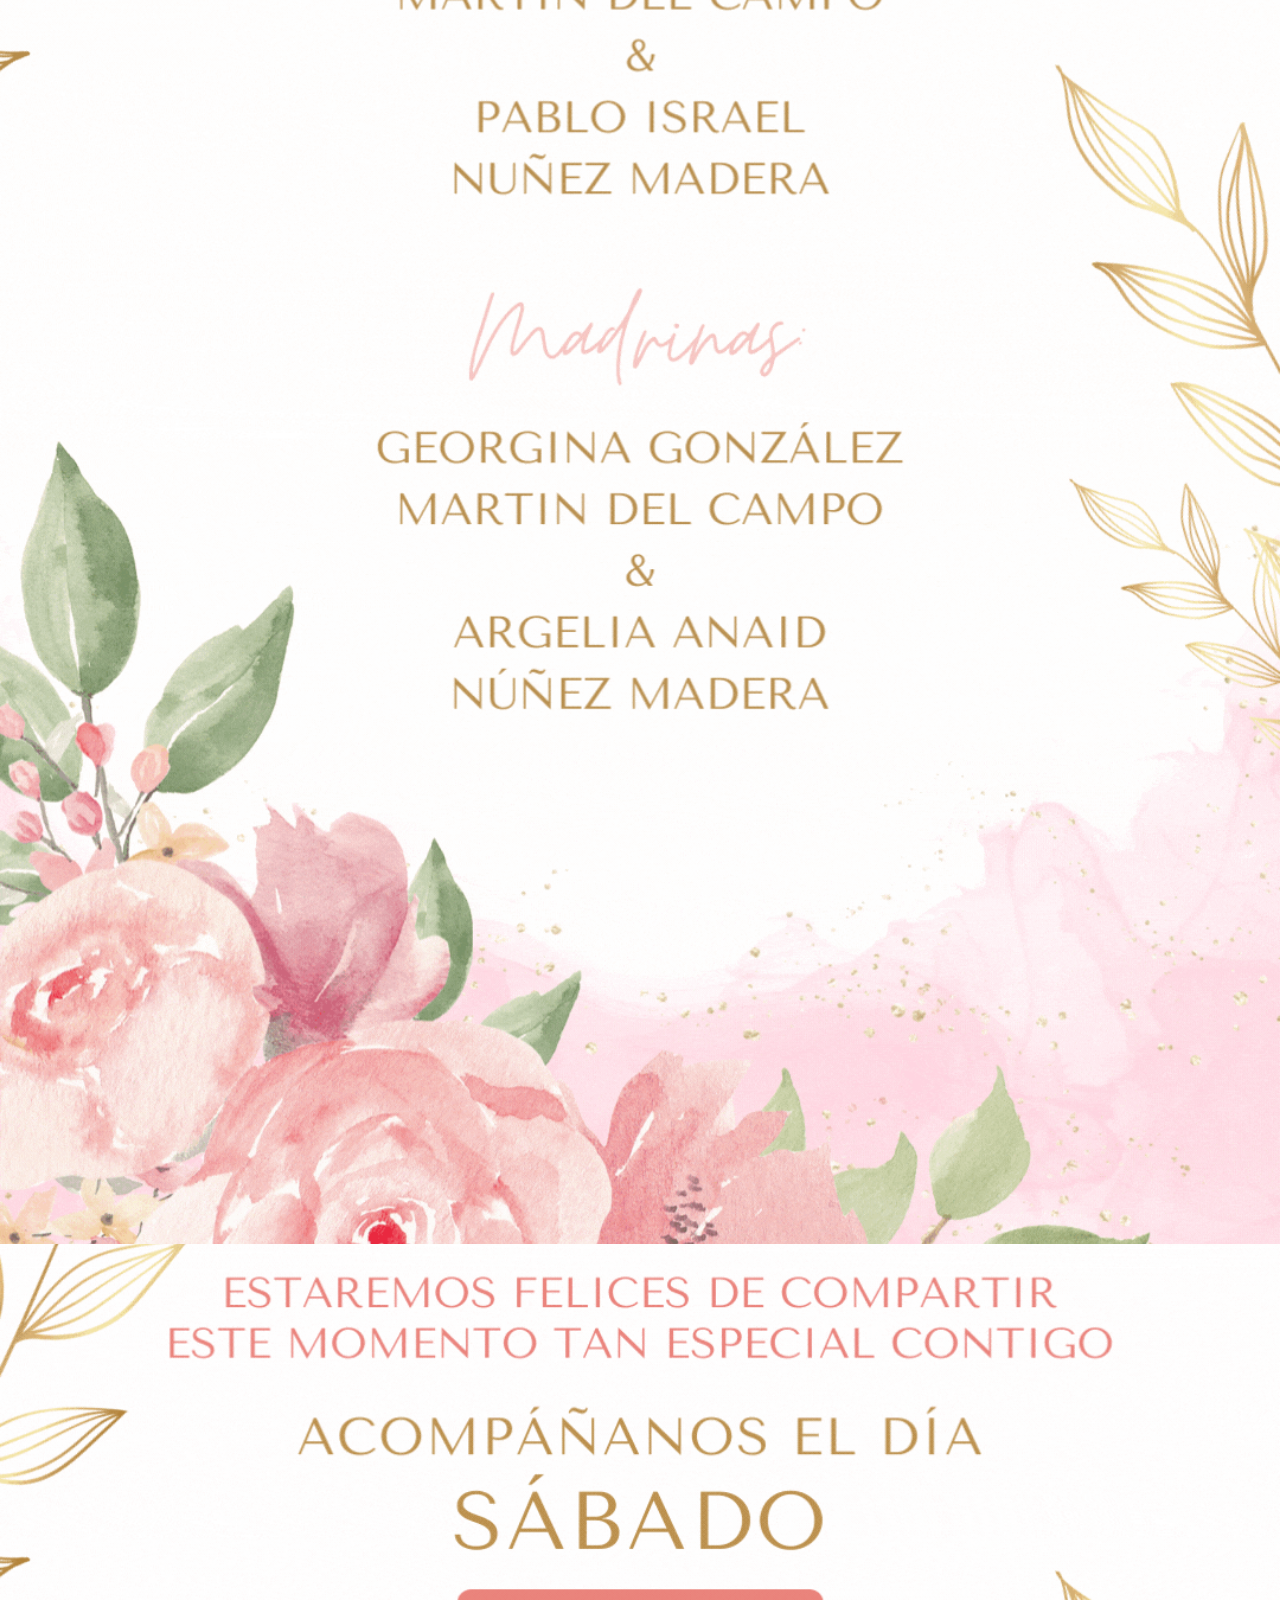
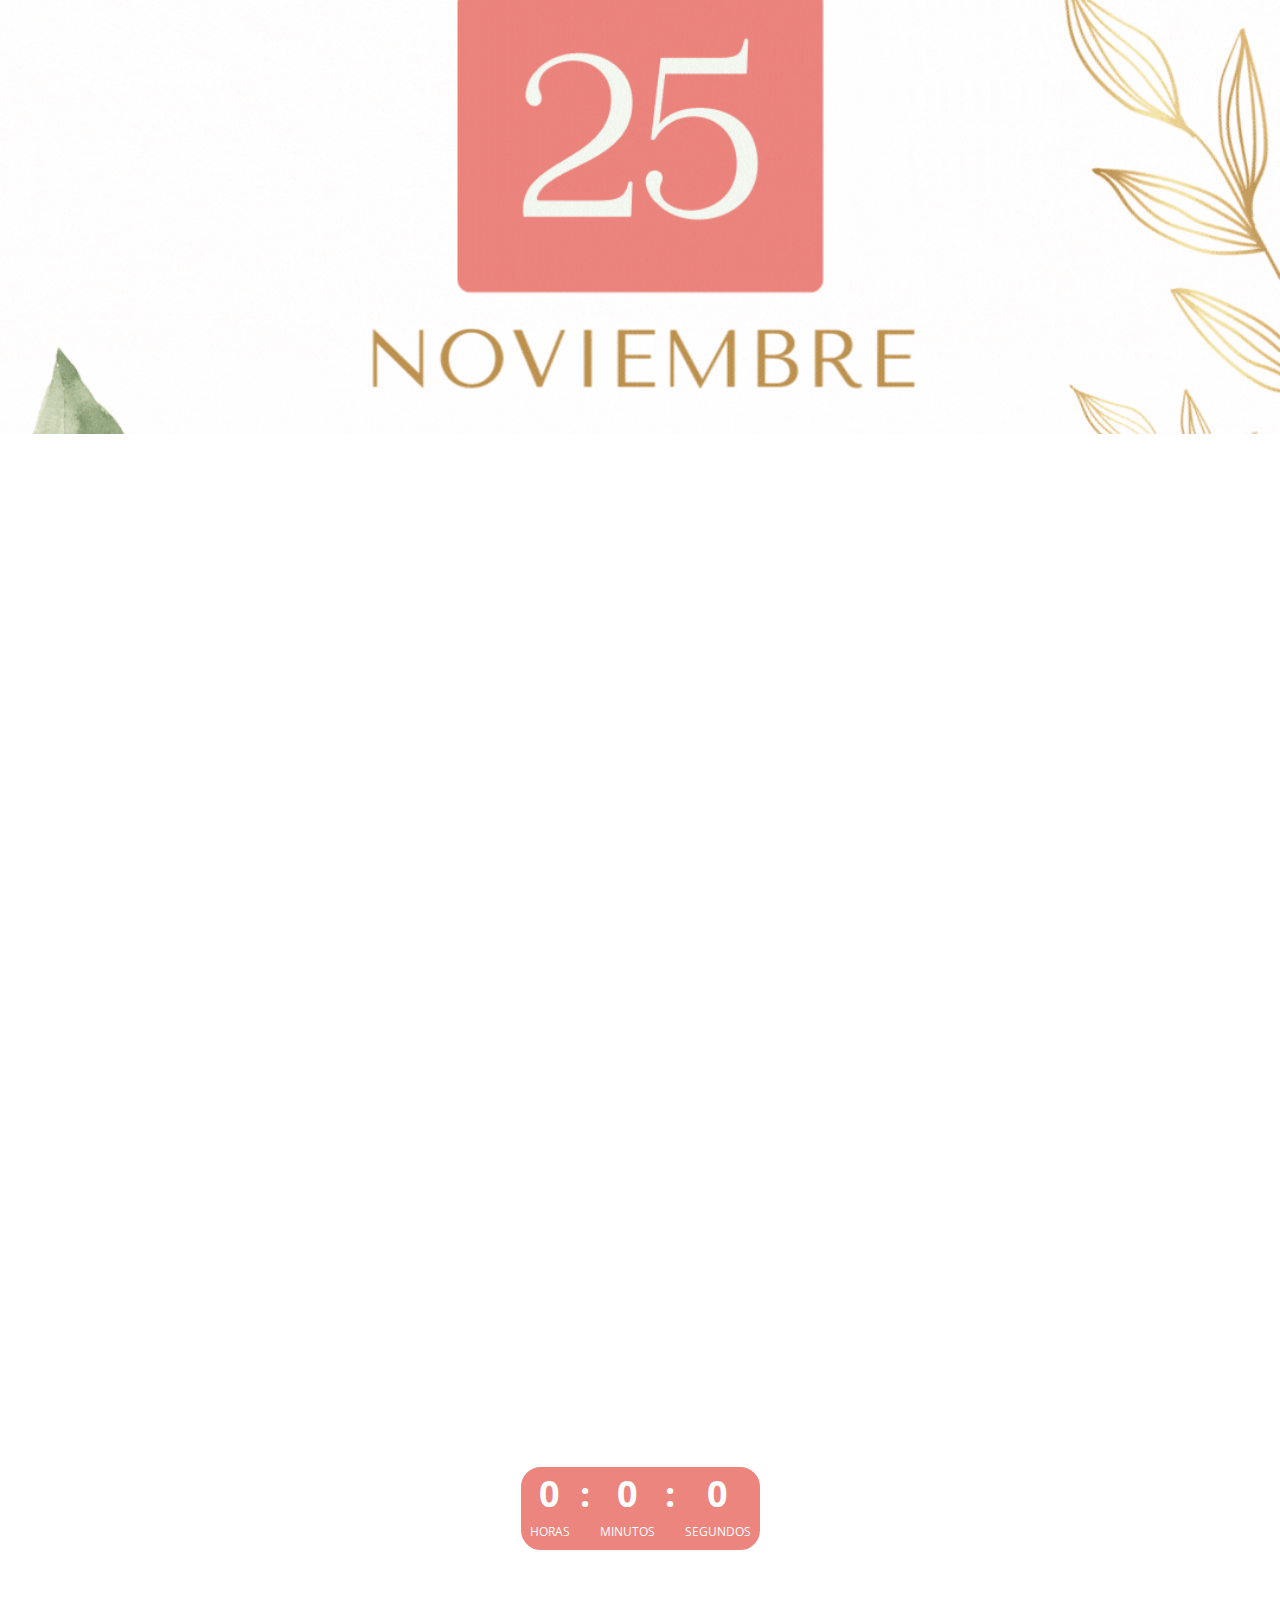
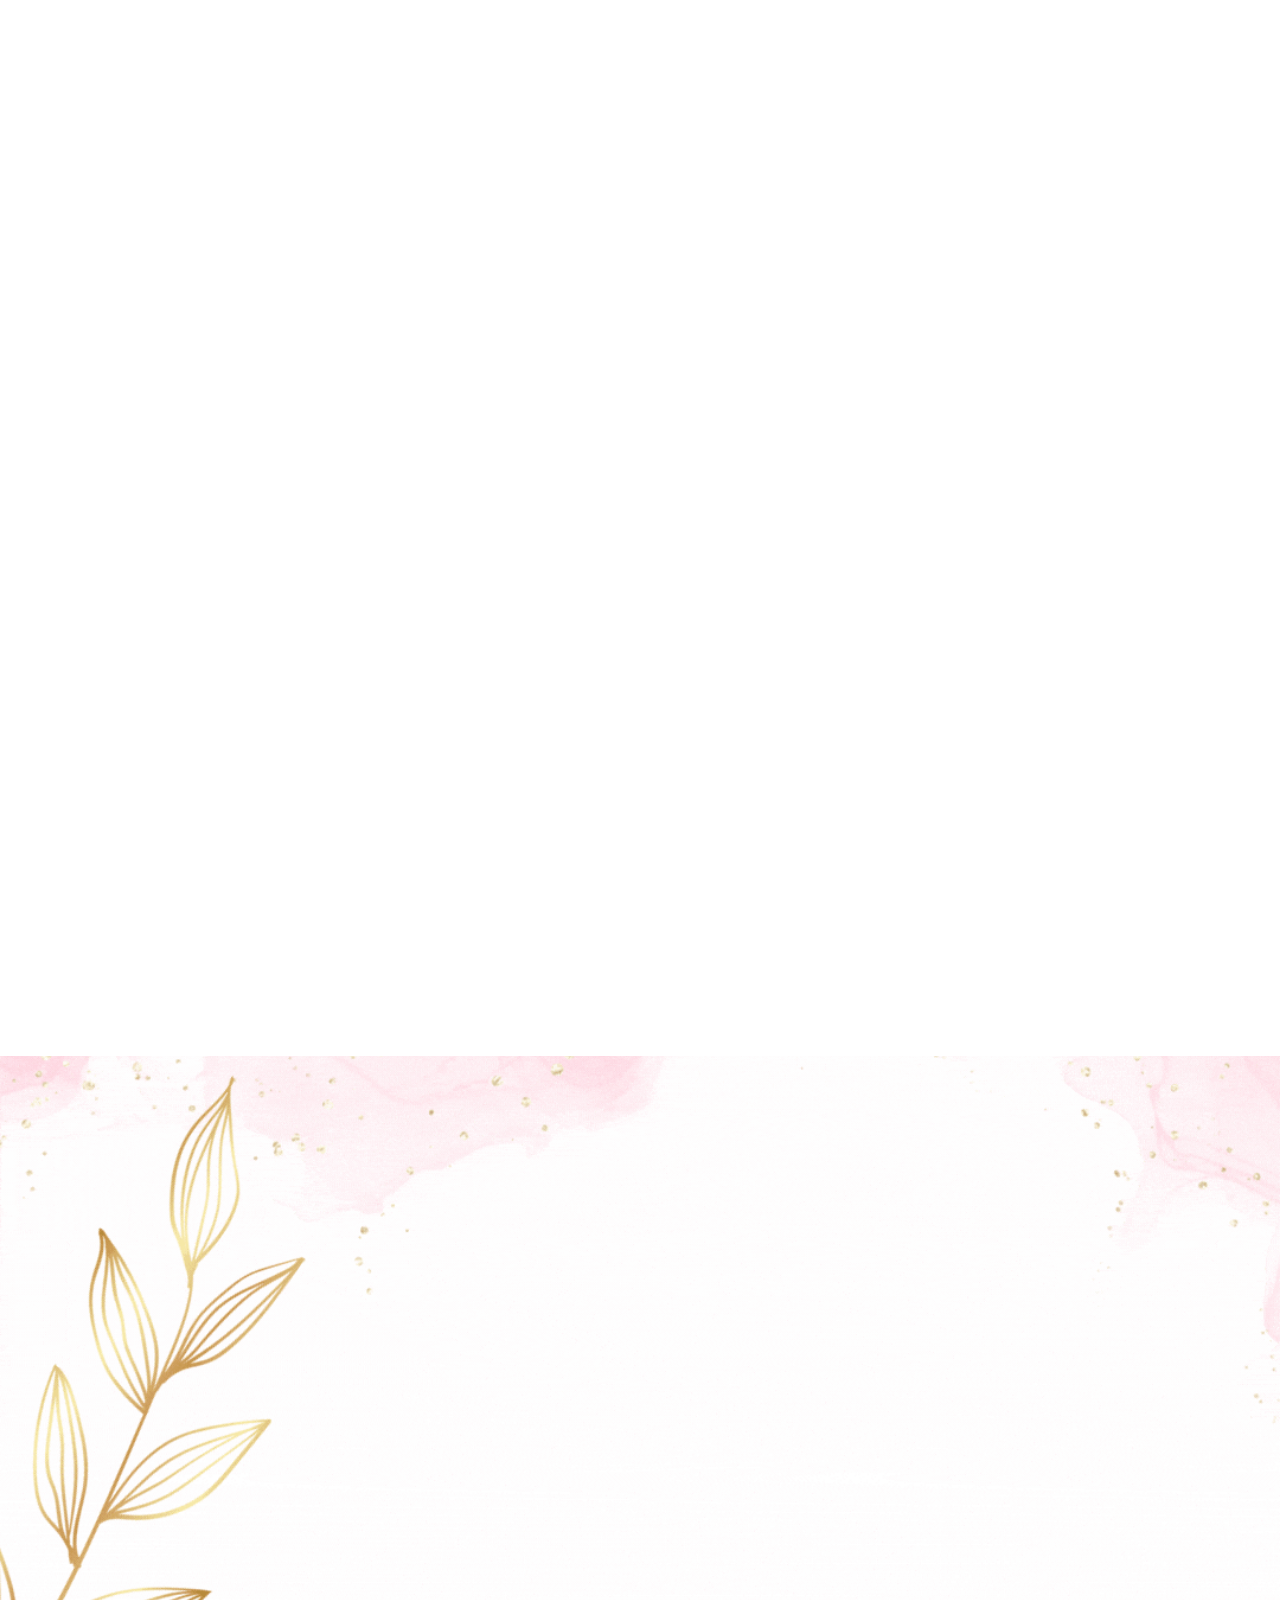
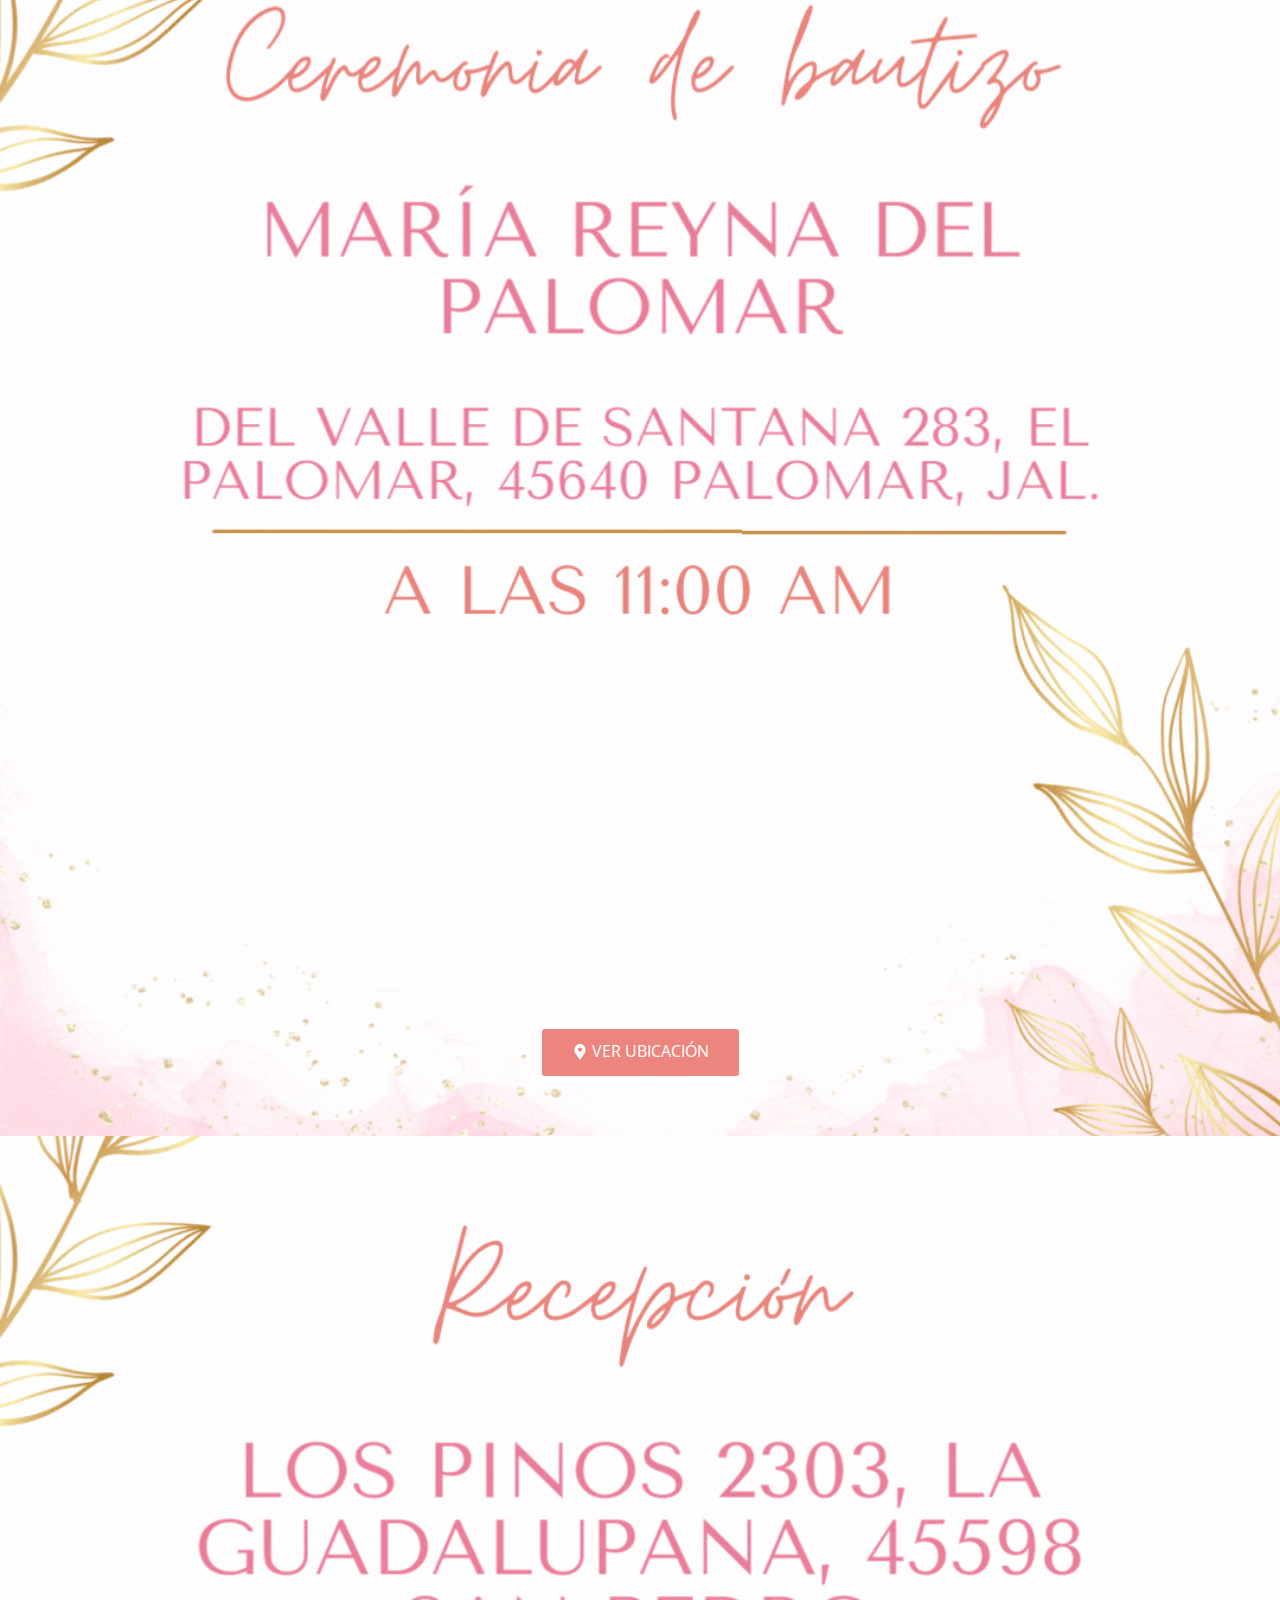
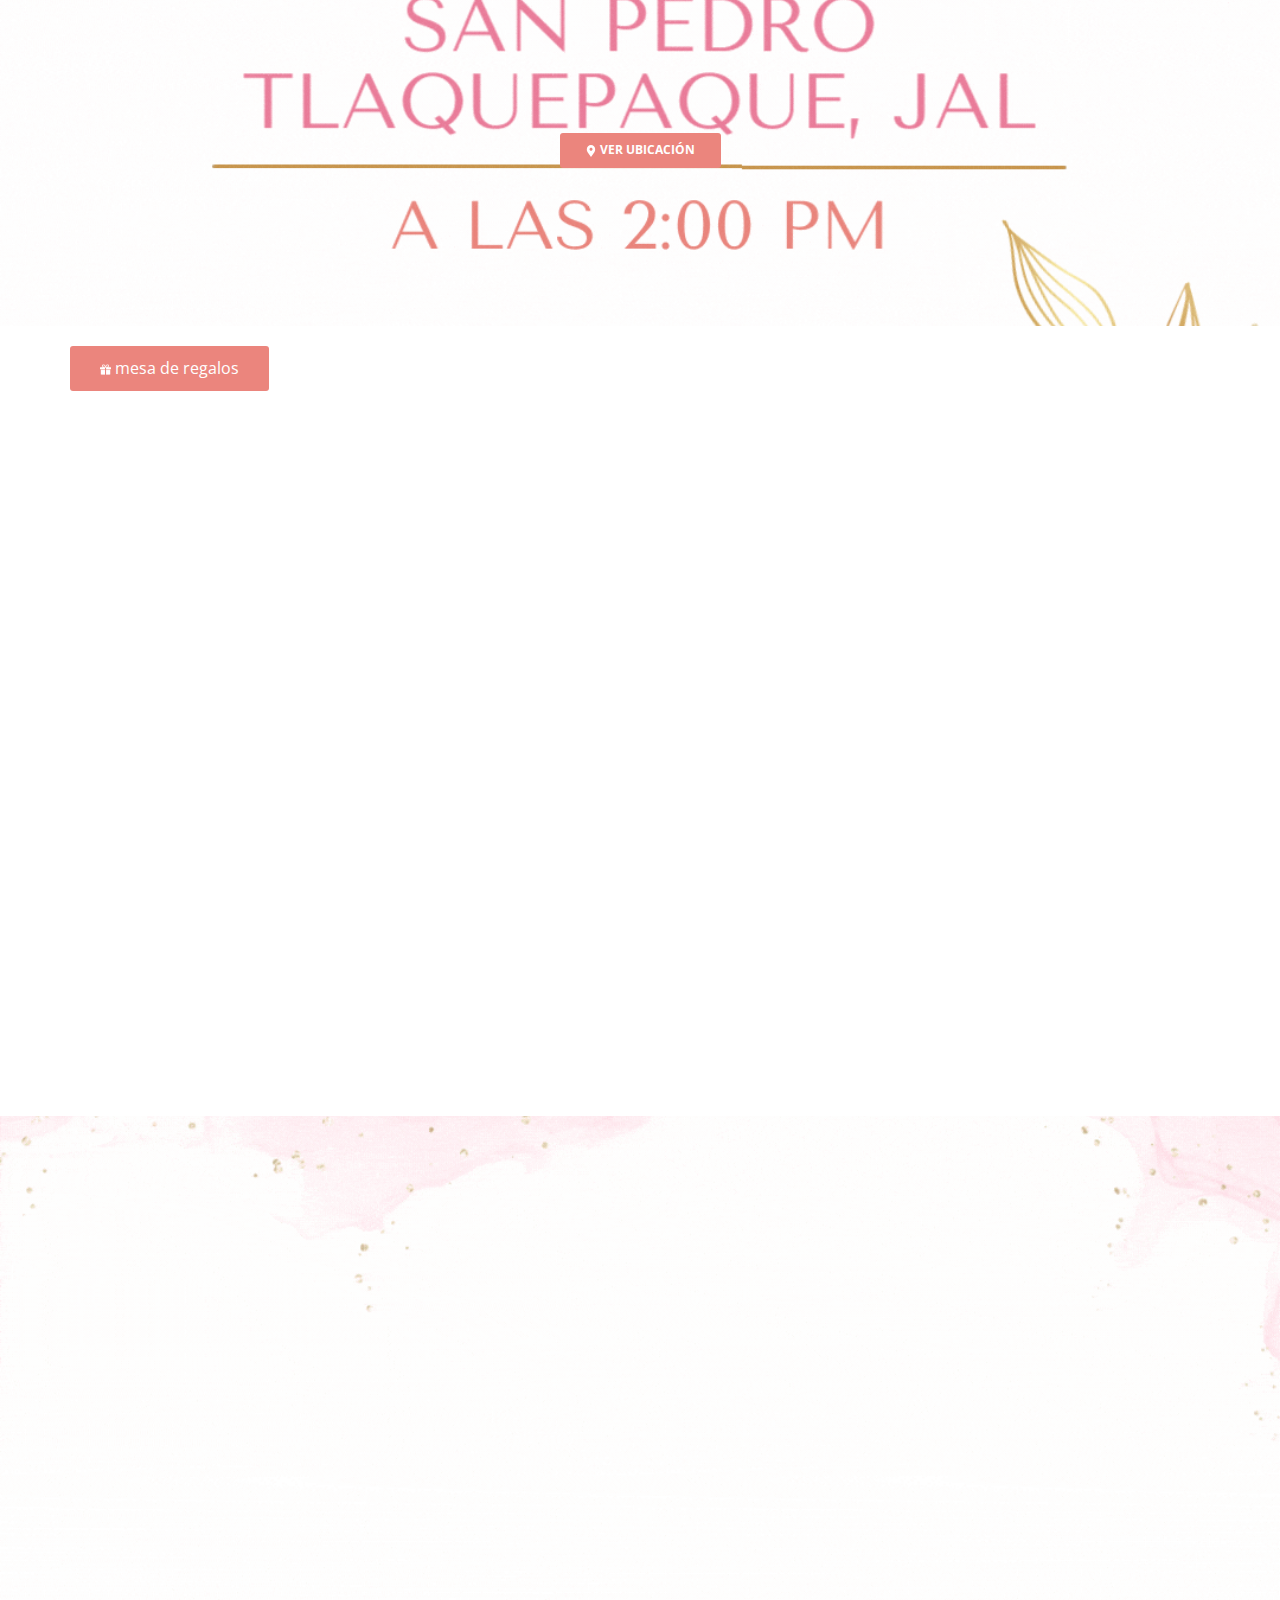
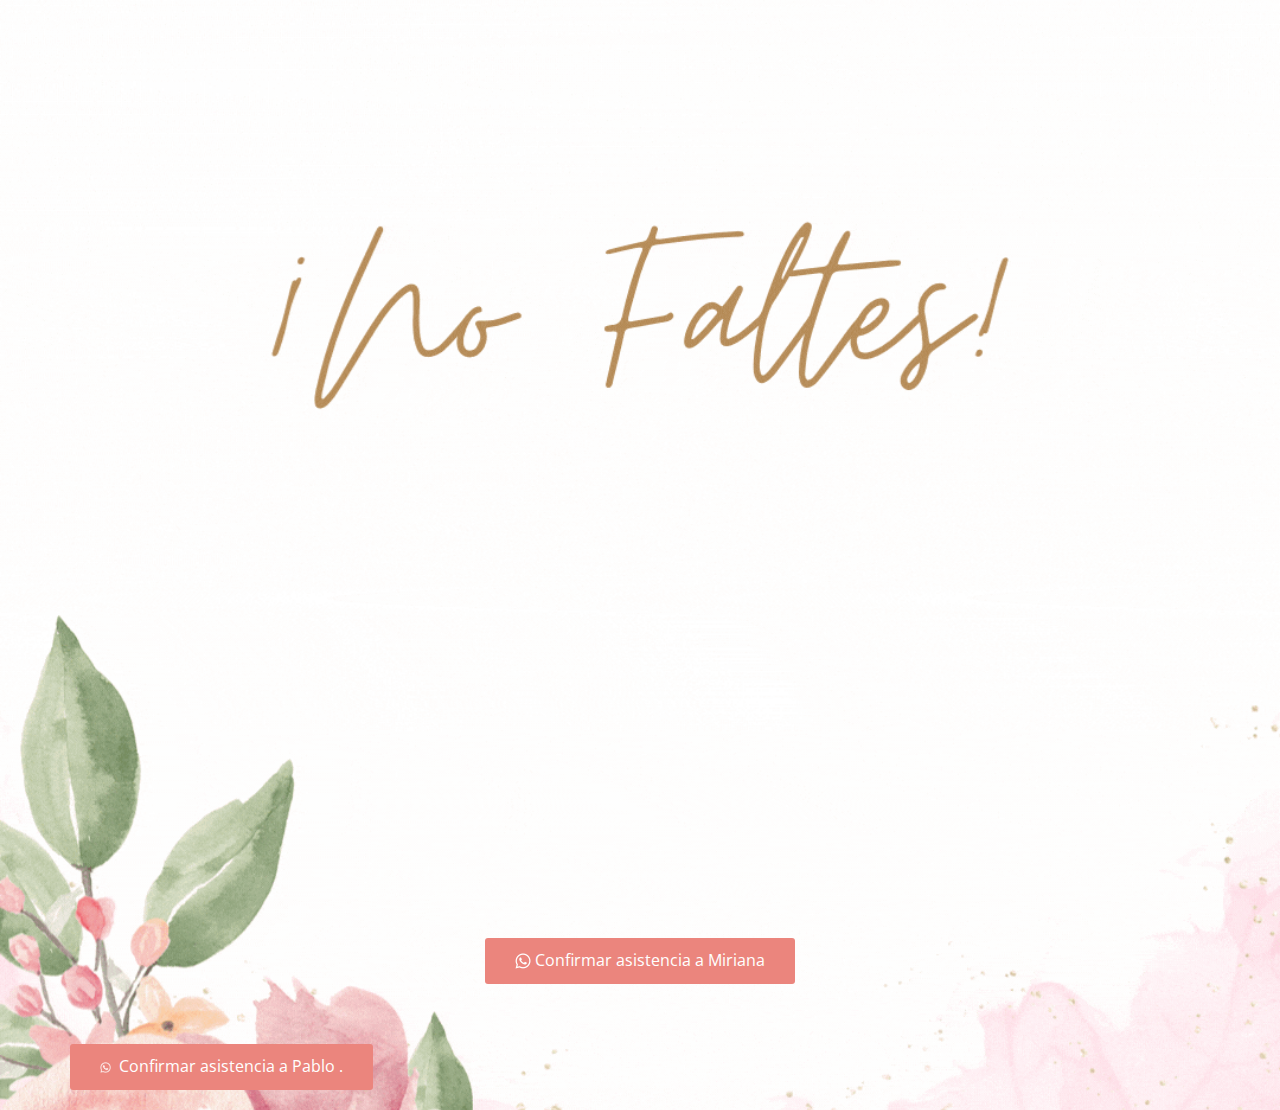
==== commit 010bb5d8: "Update index.html" ====
--- a/index.html
+++ b/index.html
@@ -227,7 +227,7 @@
           class="u-border-none u-btn u-btn-round u-button-style u-custom-color-69 u-hover-custom-color-70 u-radius-3 u-text-body-alt-color u-text-hover-white u-btn-2"><span
             class="u-file-icon u-icon u-text-white u-icon-2"><img
               src="images/1384023-9ba58cb5.png" alt></span> Confirmar asistencia
-          a Pablo  . 
+          a Pablo    . 
         </a>
       </div>
     </section>
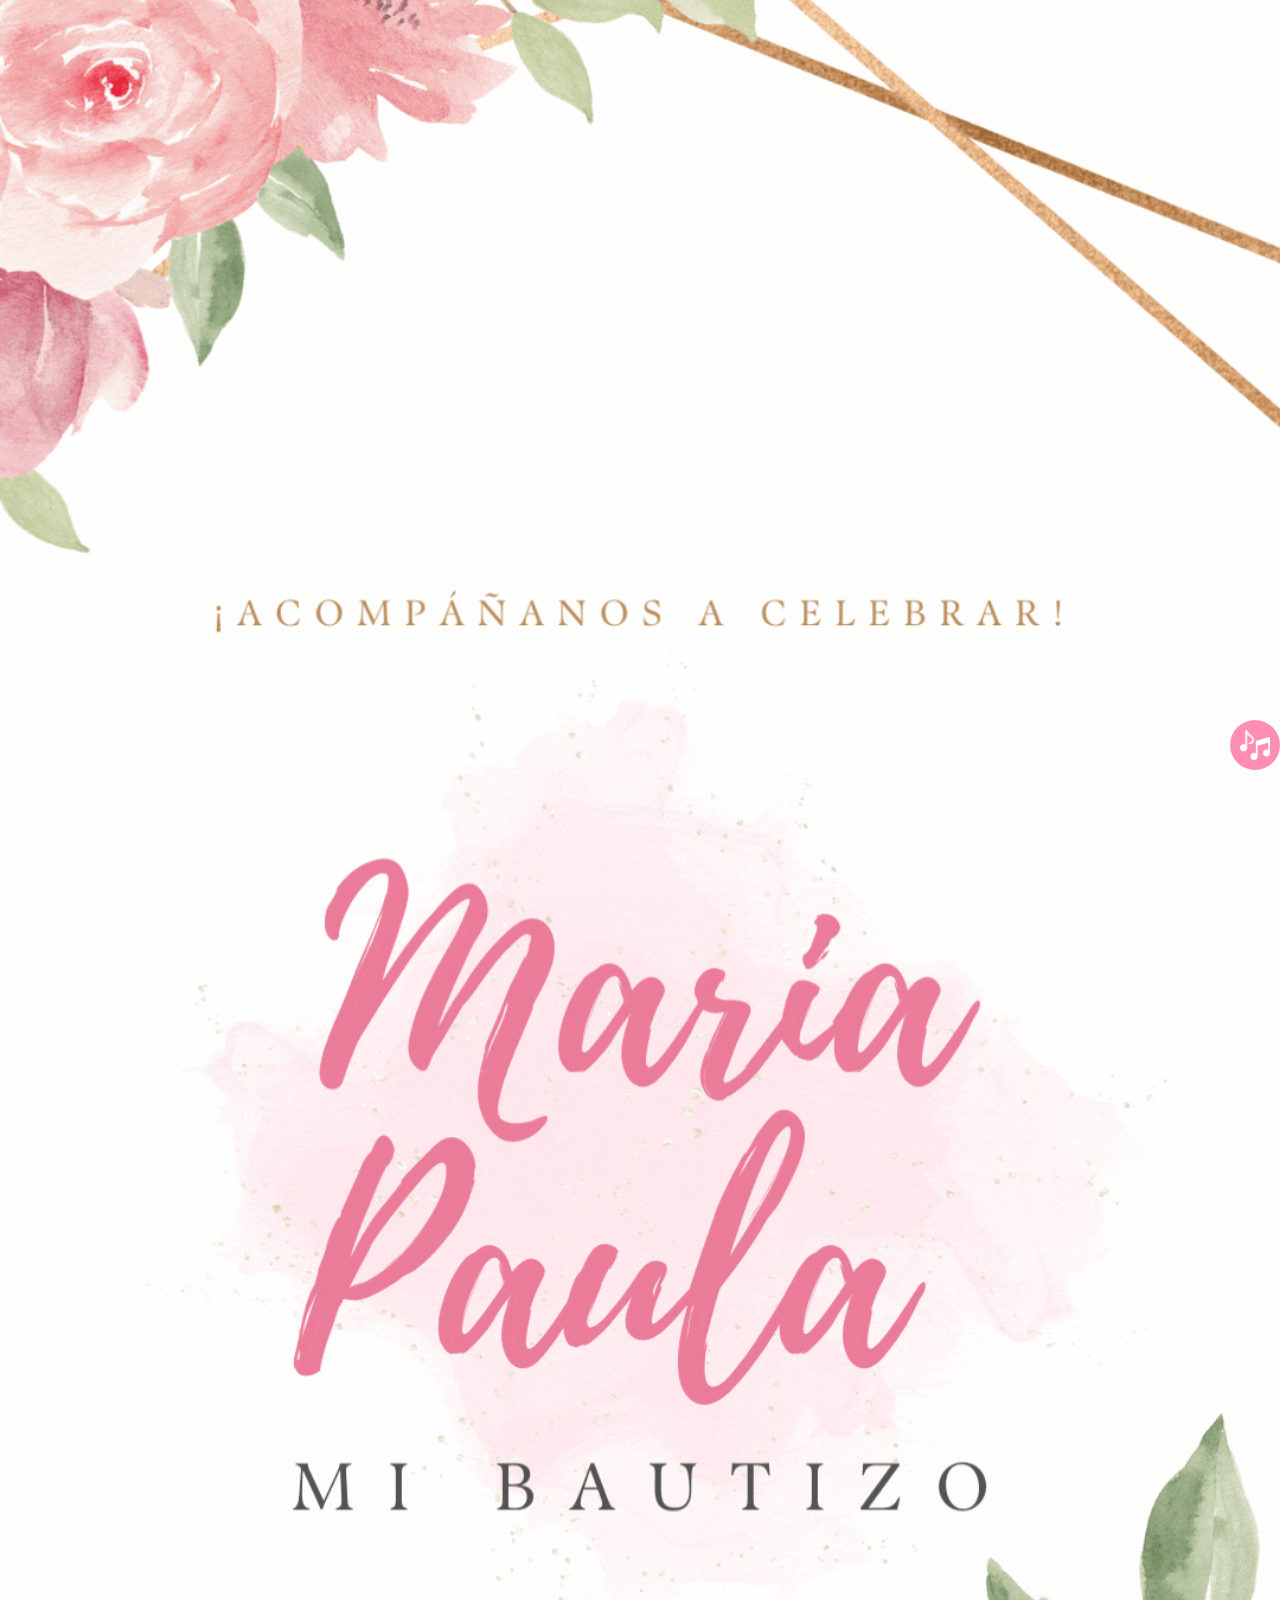
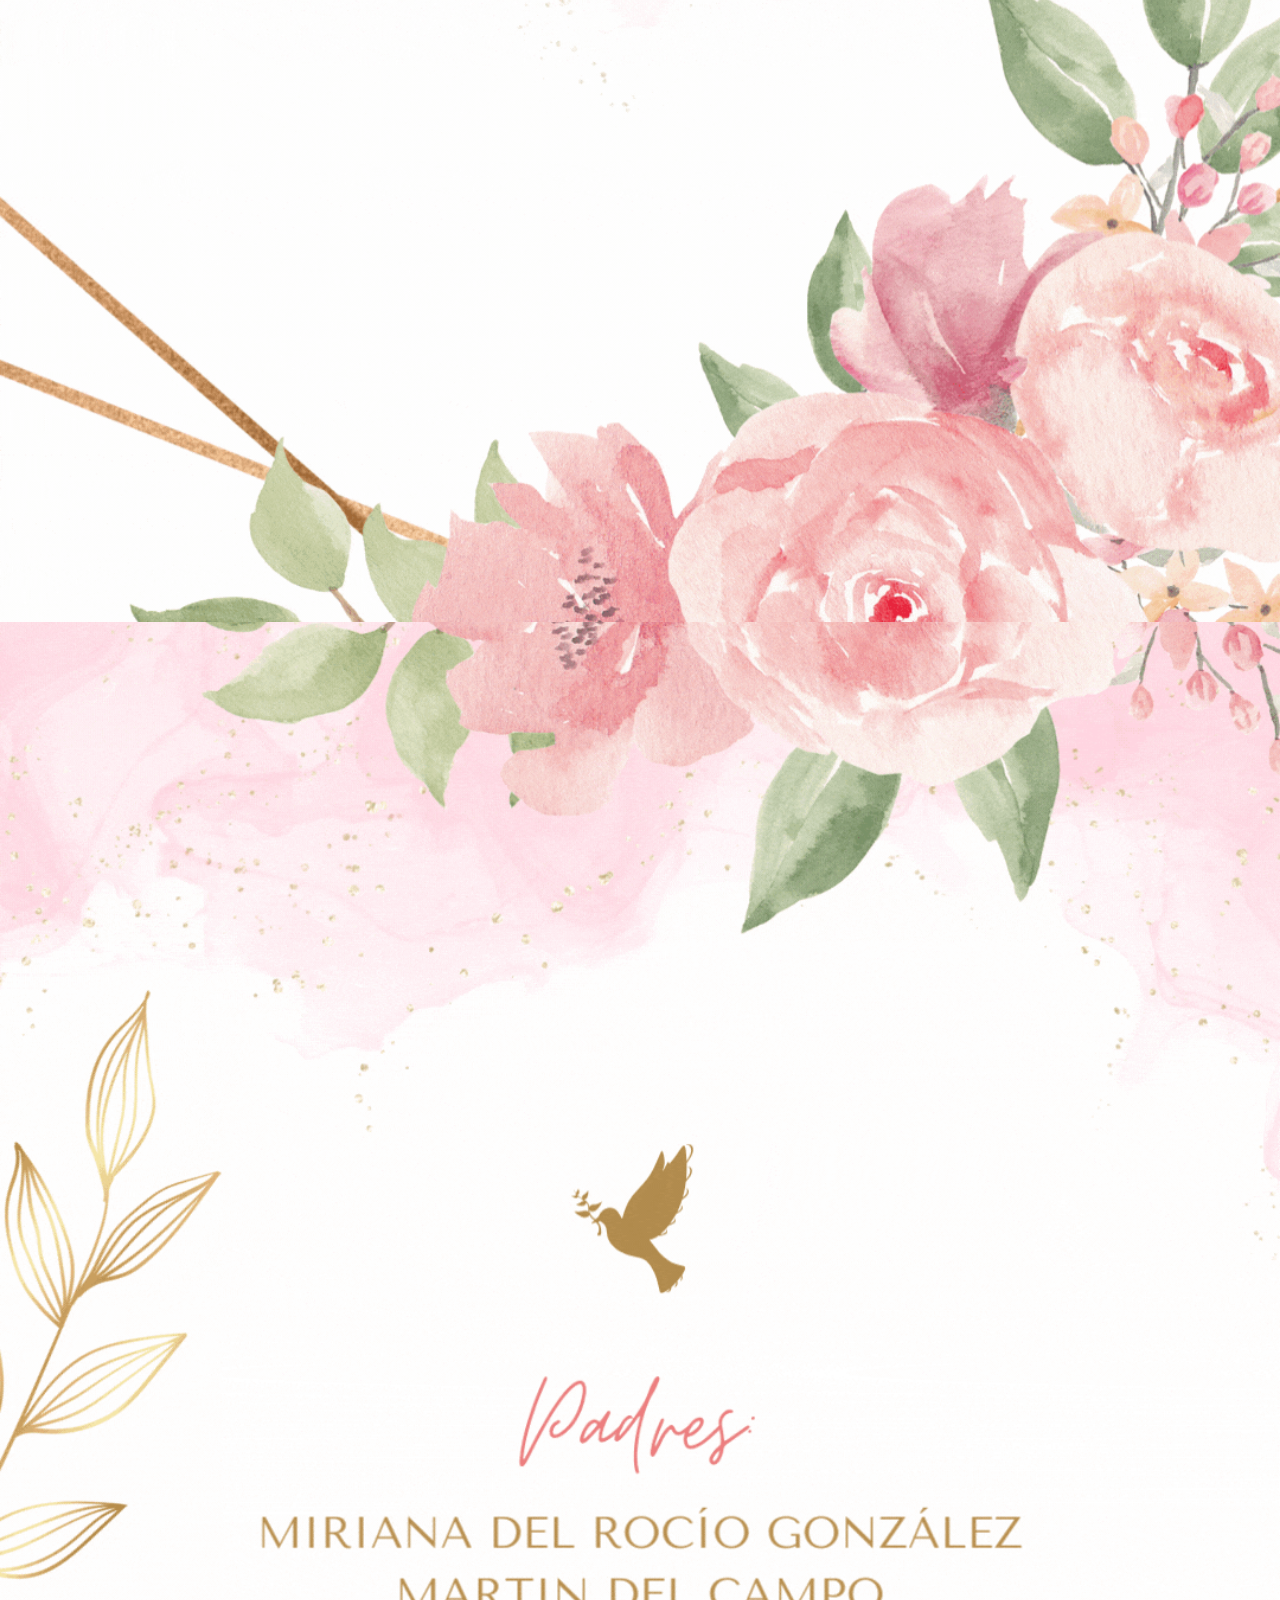
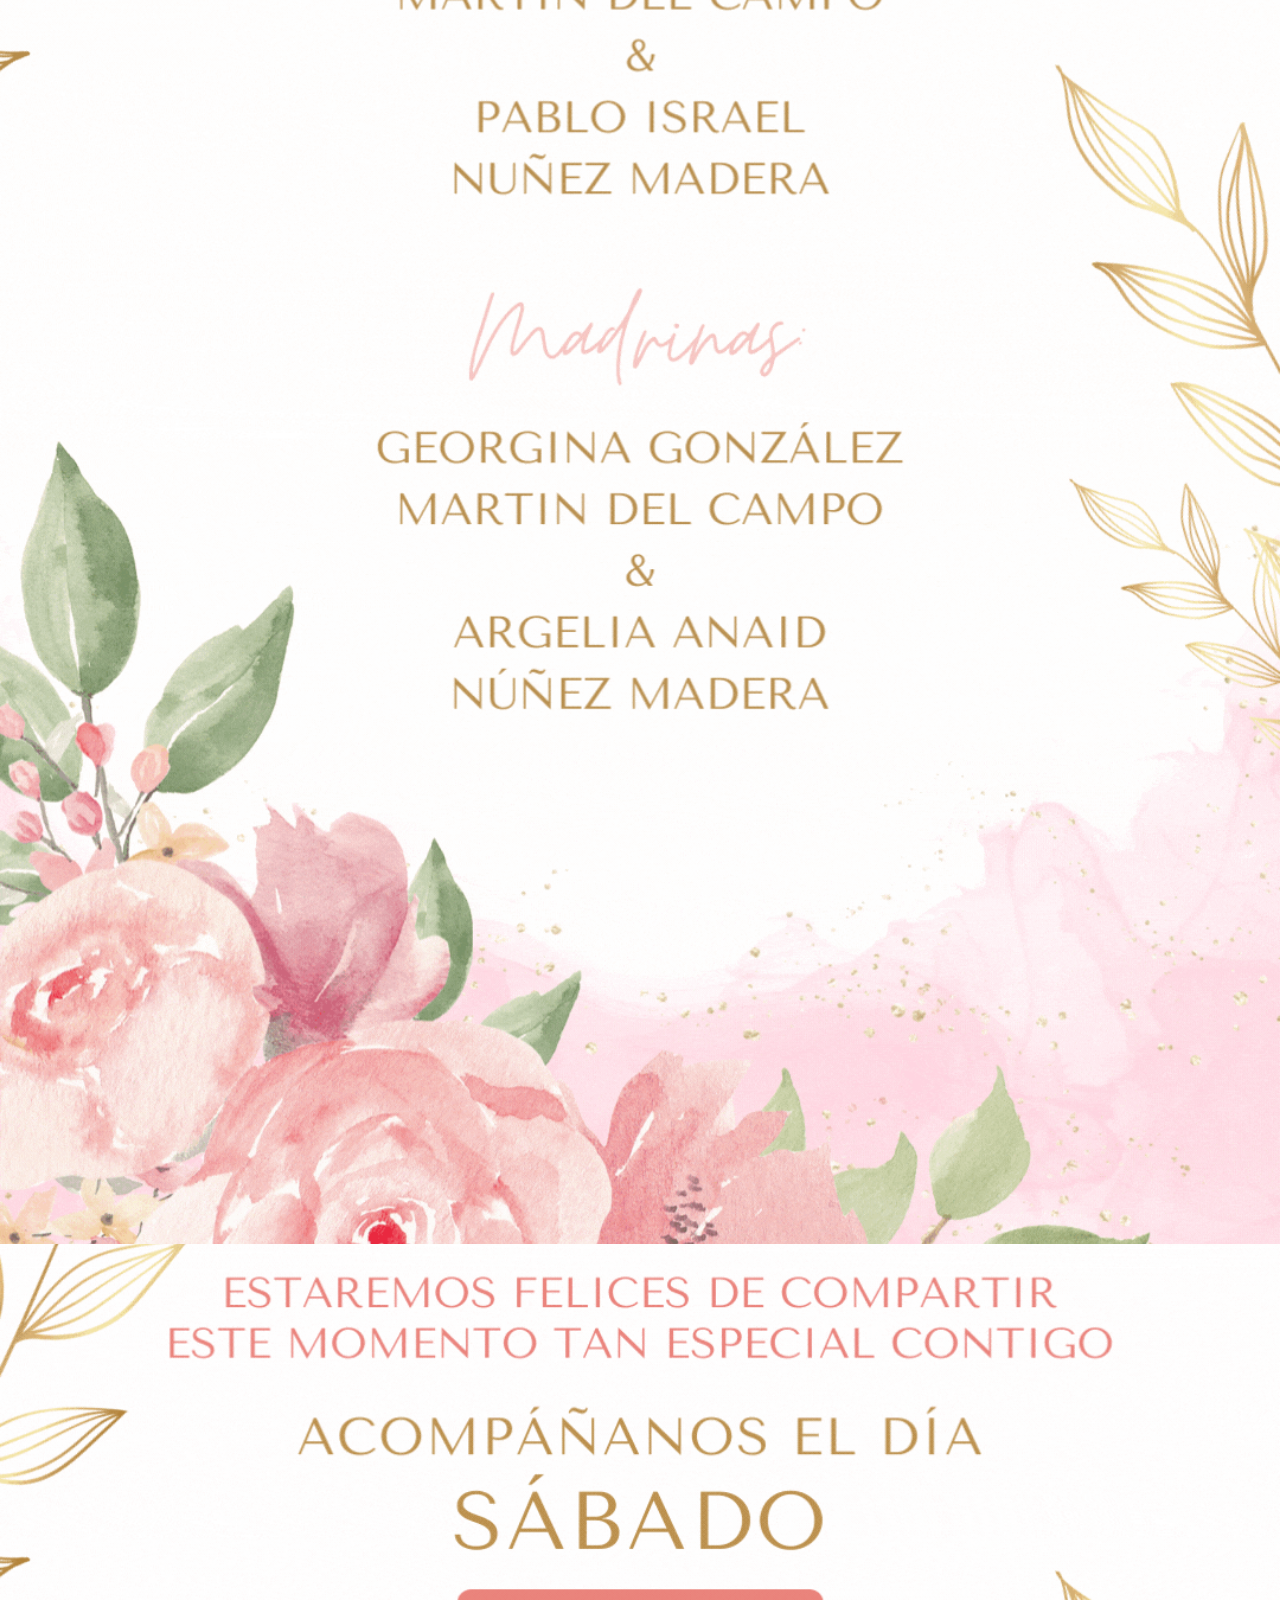
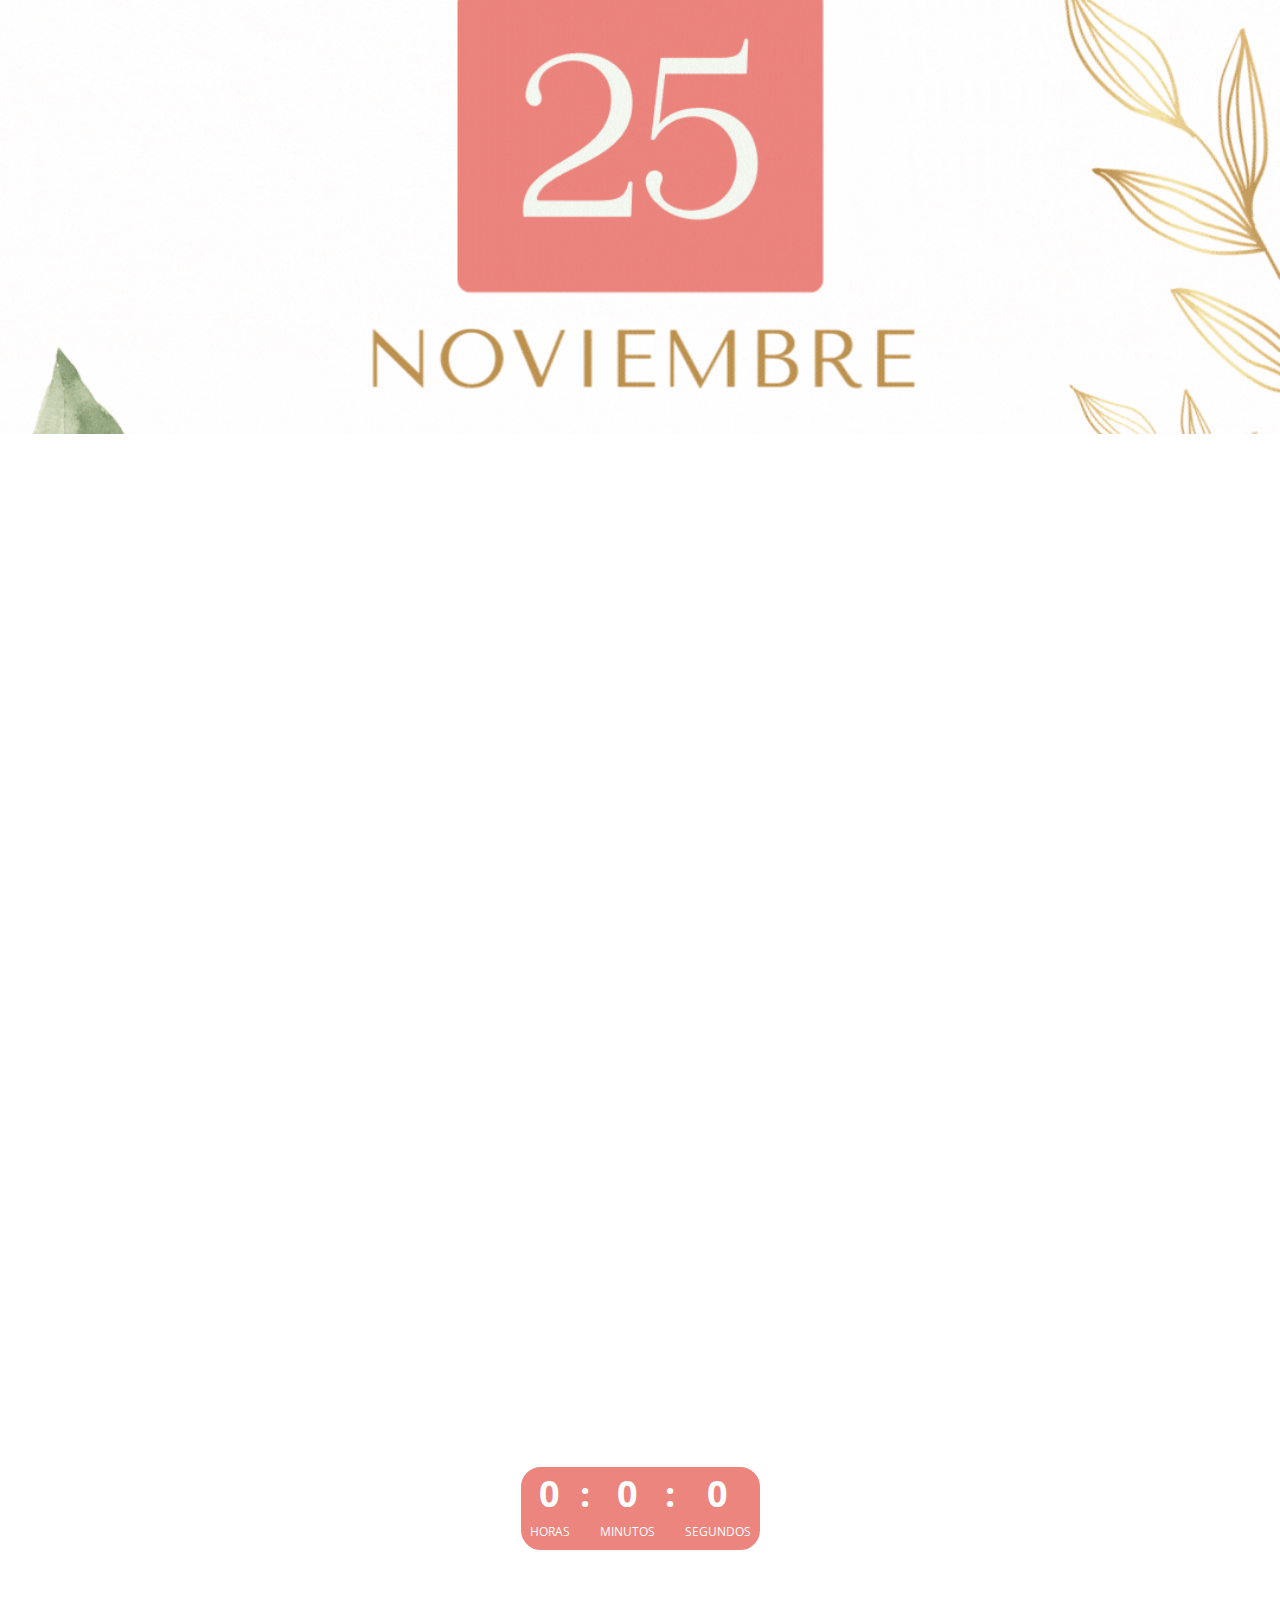
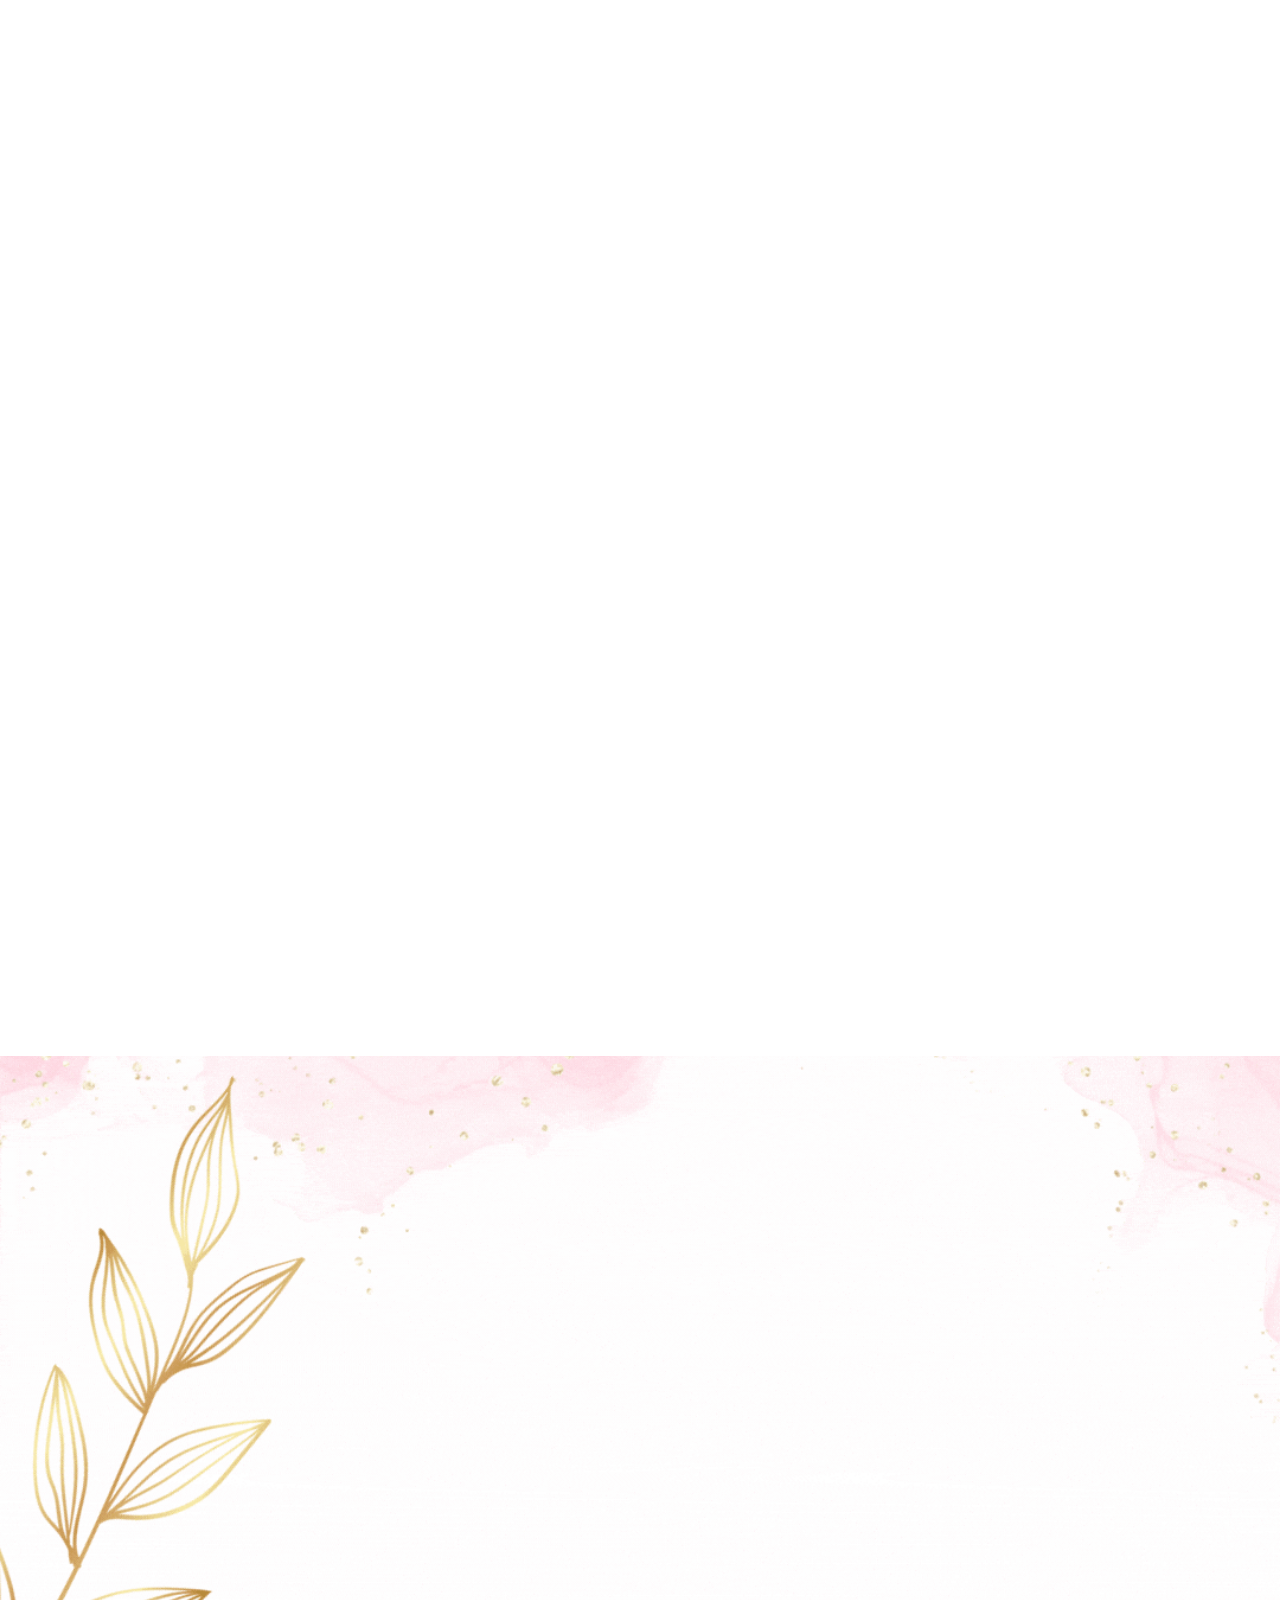
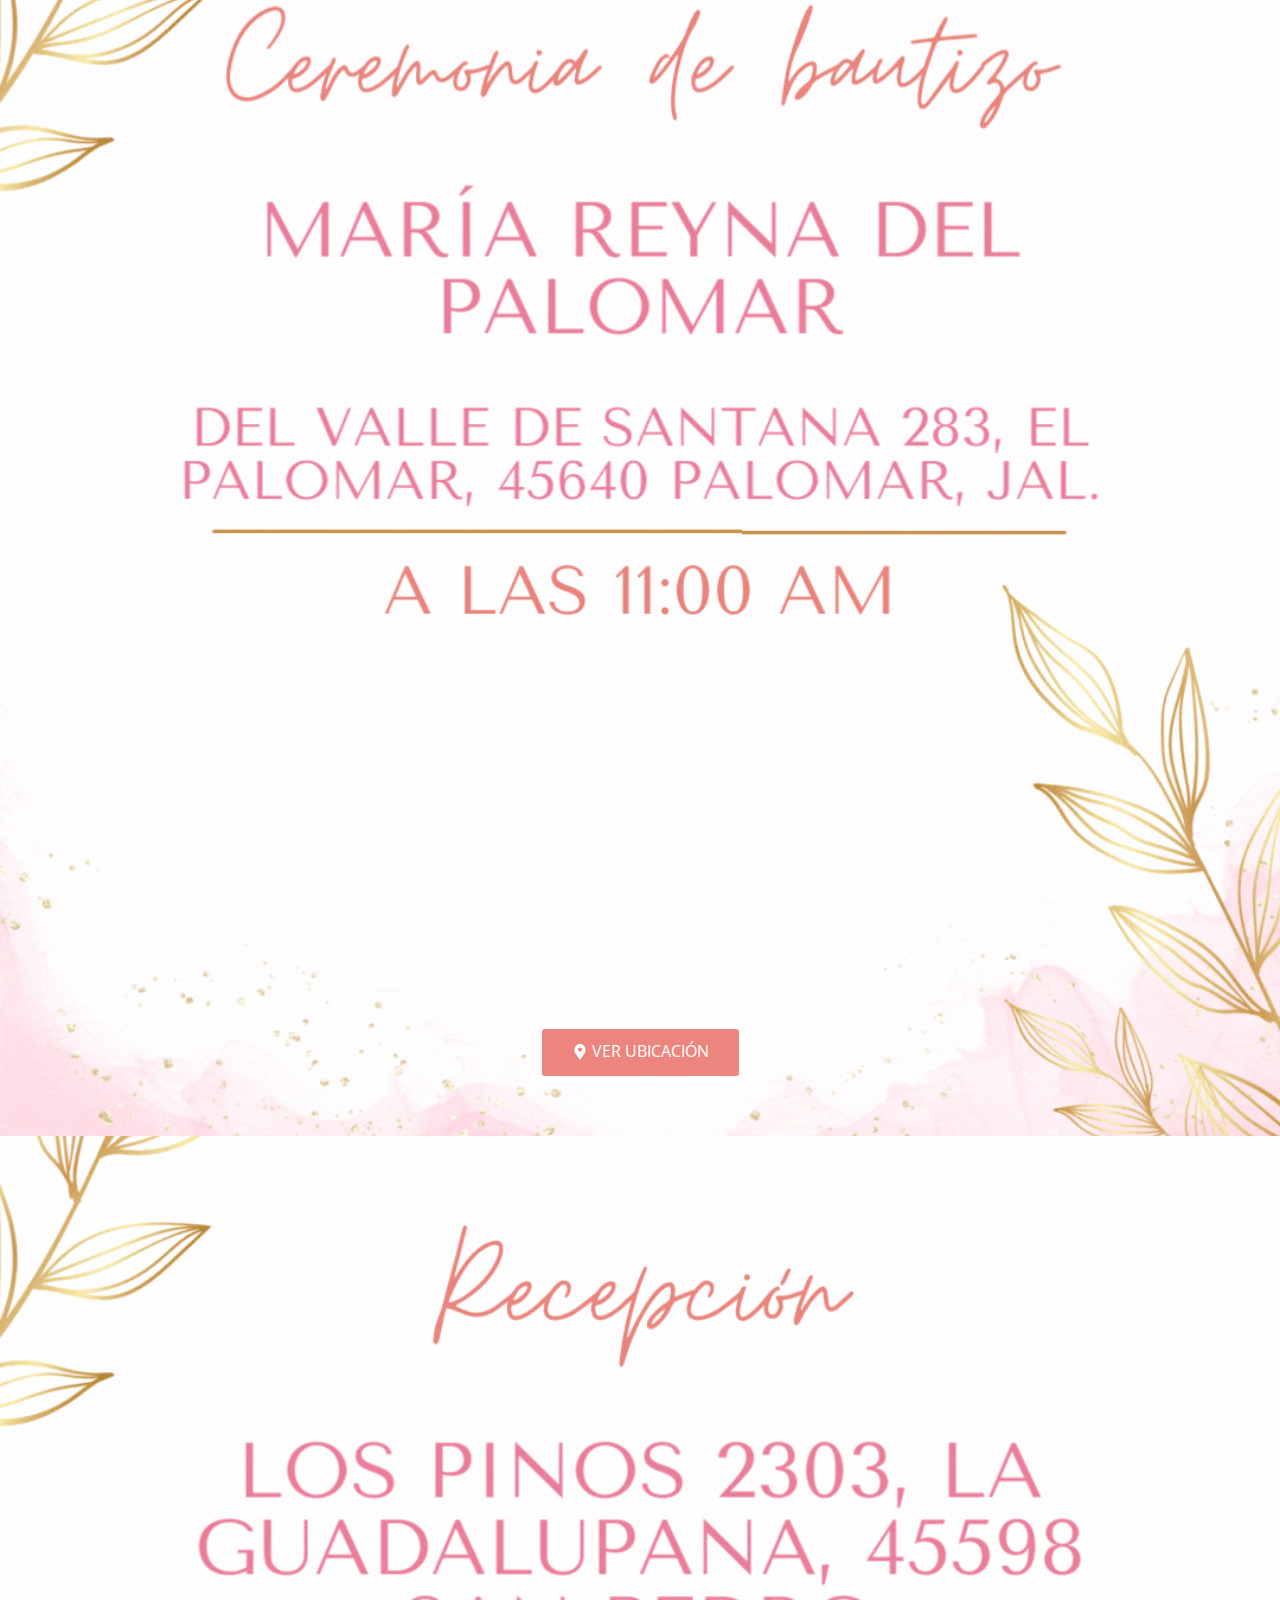
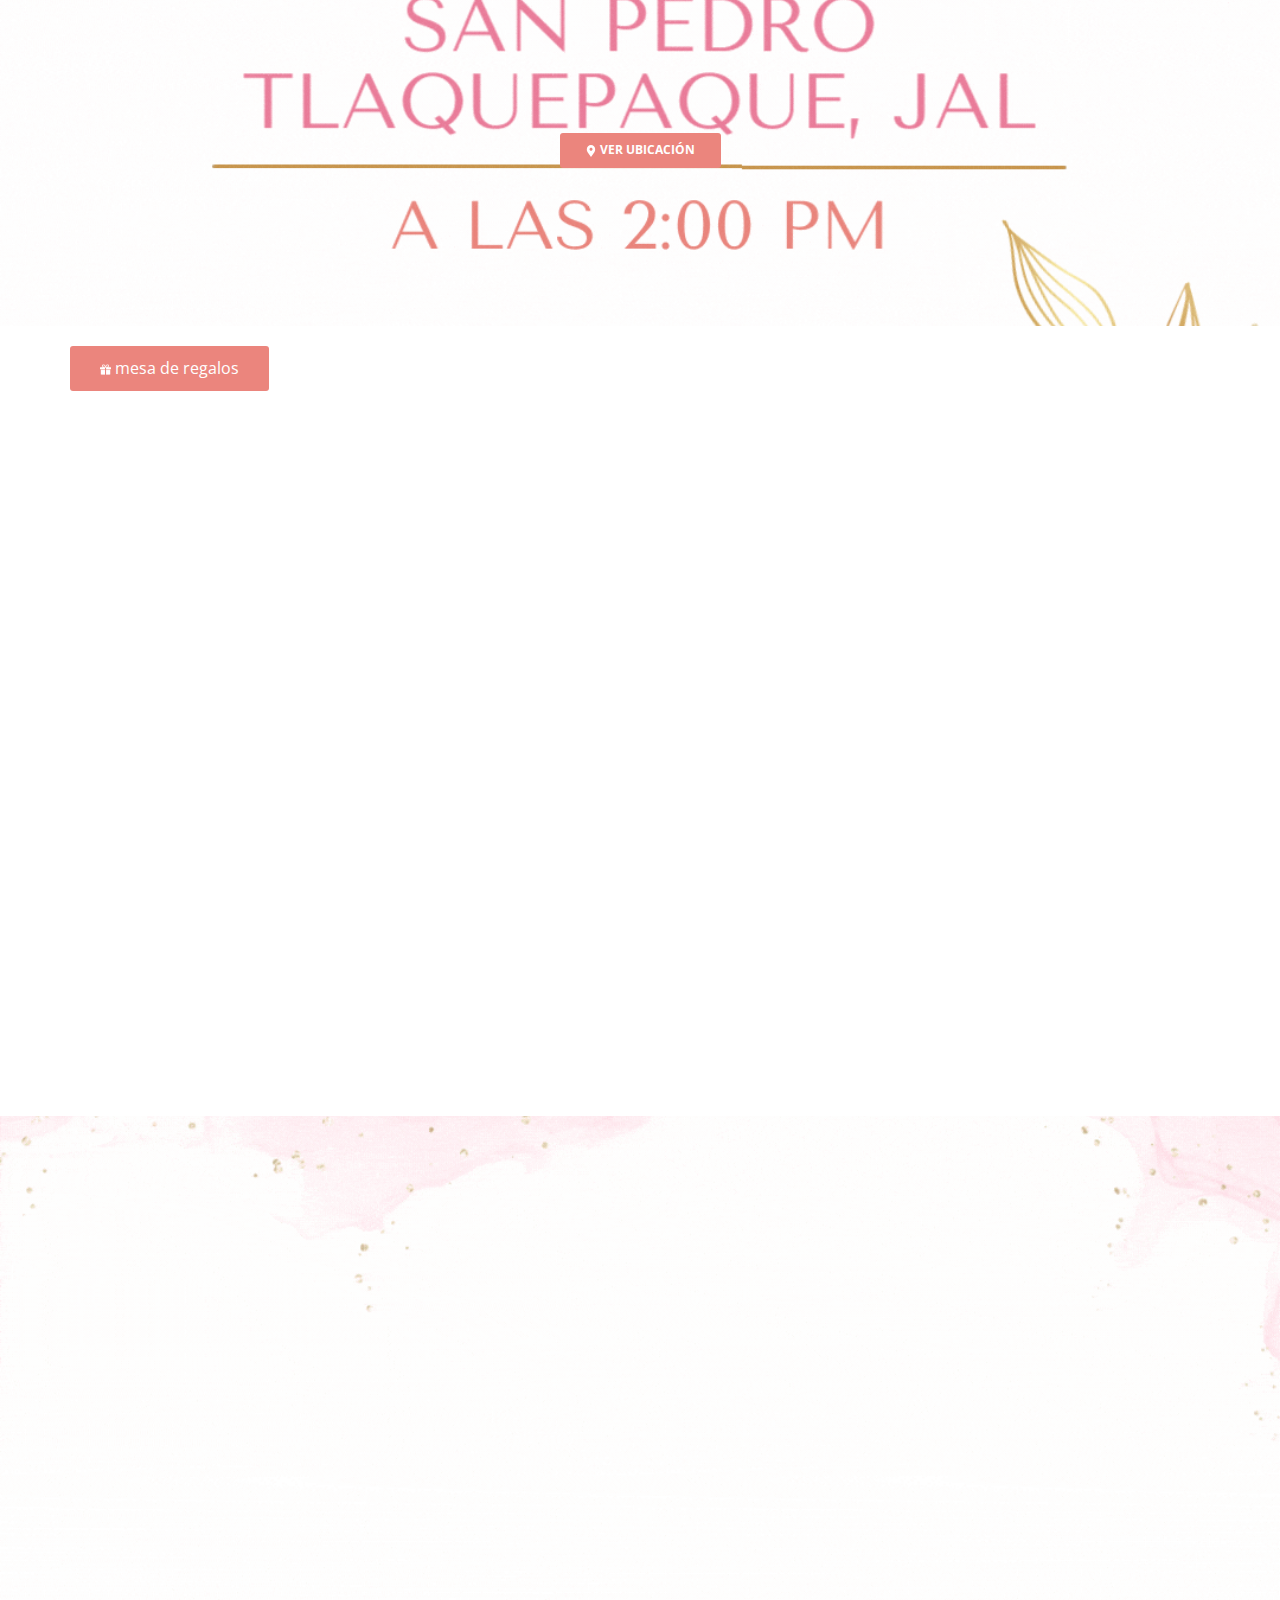
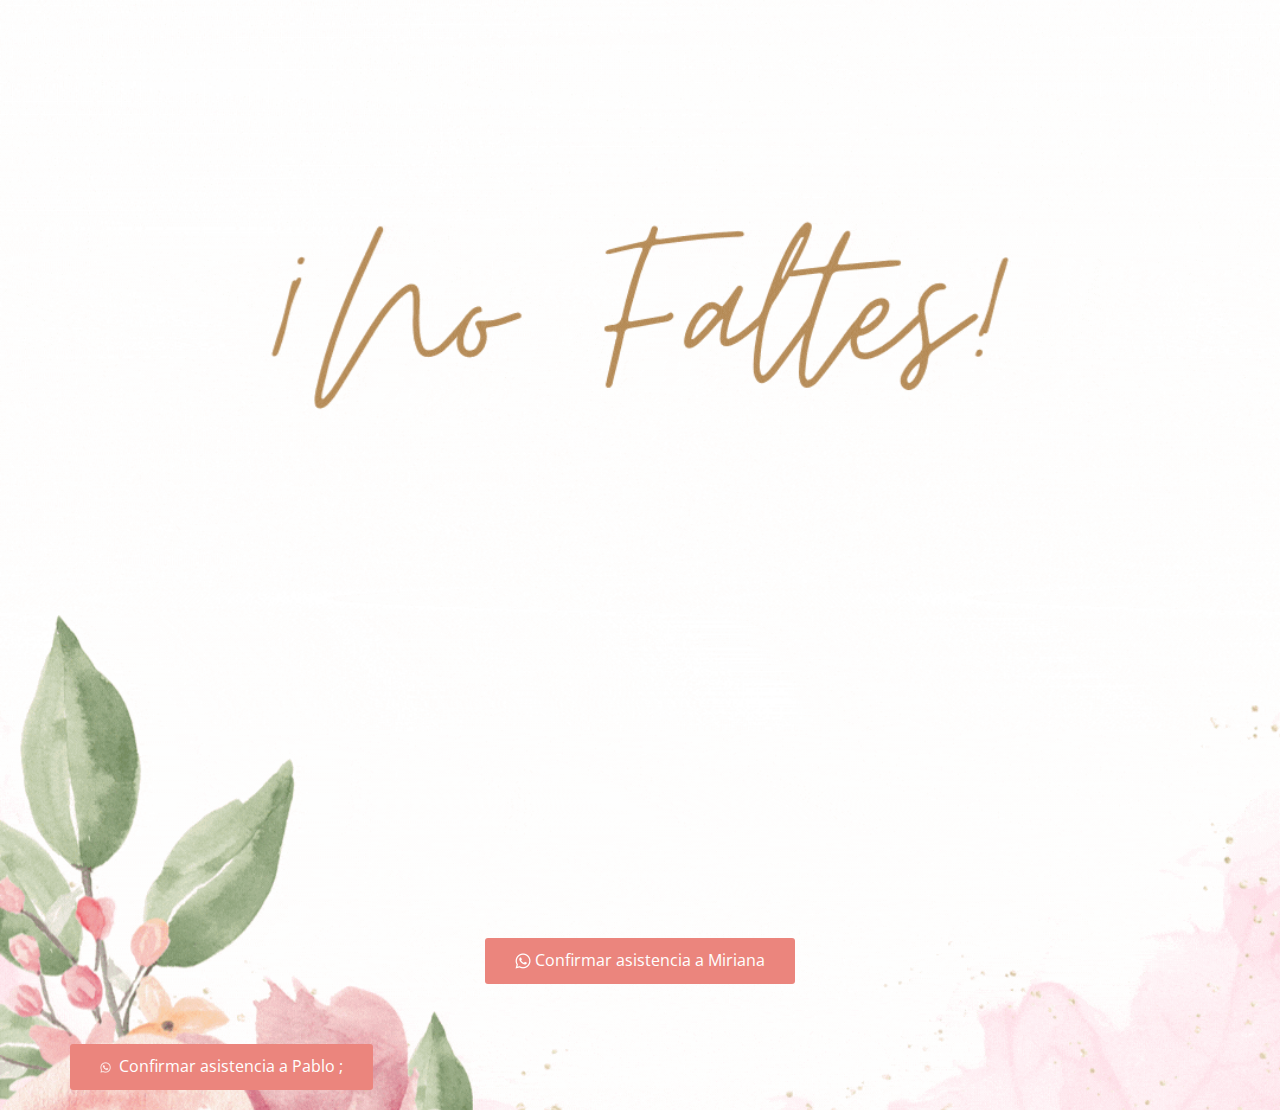
==== commit ce226d69: "Update index.html" ====
--- a/index.html
+++ b/index.html
@@ -227,7 +227,7 @@
           class="u-border-none u-btn u-btn-round u-button-style u-custom-color-69 u-hover-custom-color-70 u-radius-3 u-text-body-alt-color u-text-hover-white u-btn-2"><span
             class="u-file-icon u-icon u-text-white u-icon-2"><img
               src="images/1384023-9ba58cb5.png" alt></span> Confirmar asistencia
-          a Pablo    . 
+          a Pablo     ; 
         </a>
       </div>
     </section>
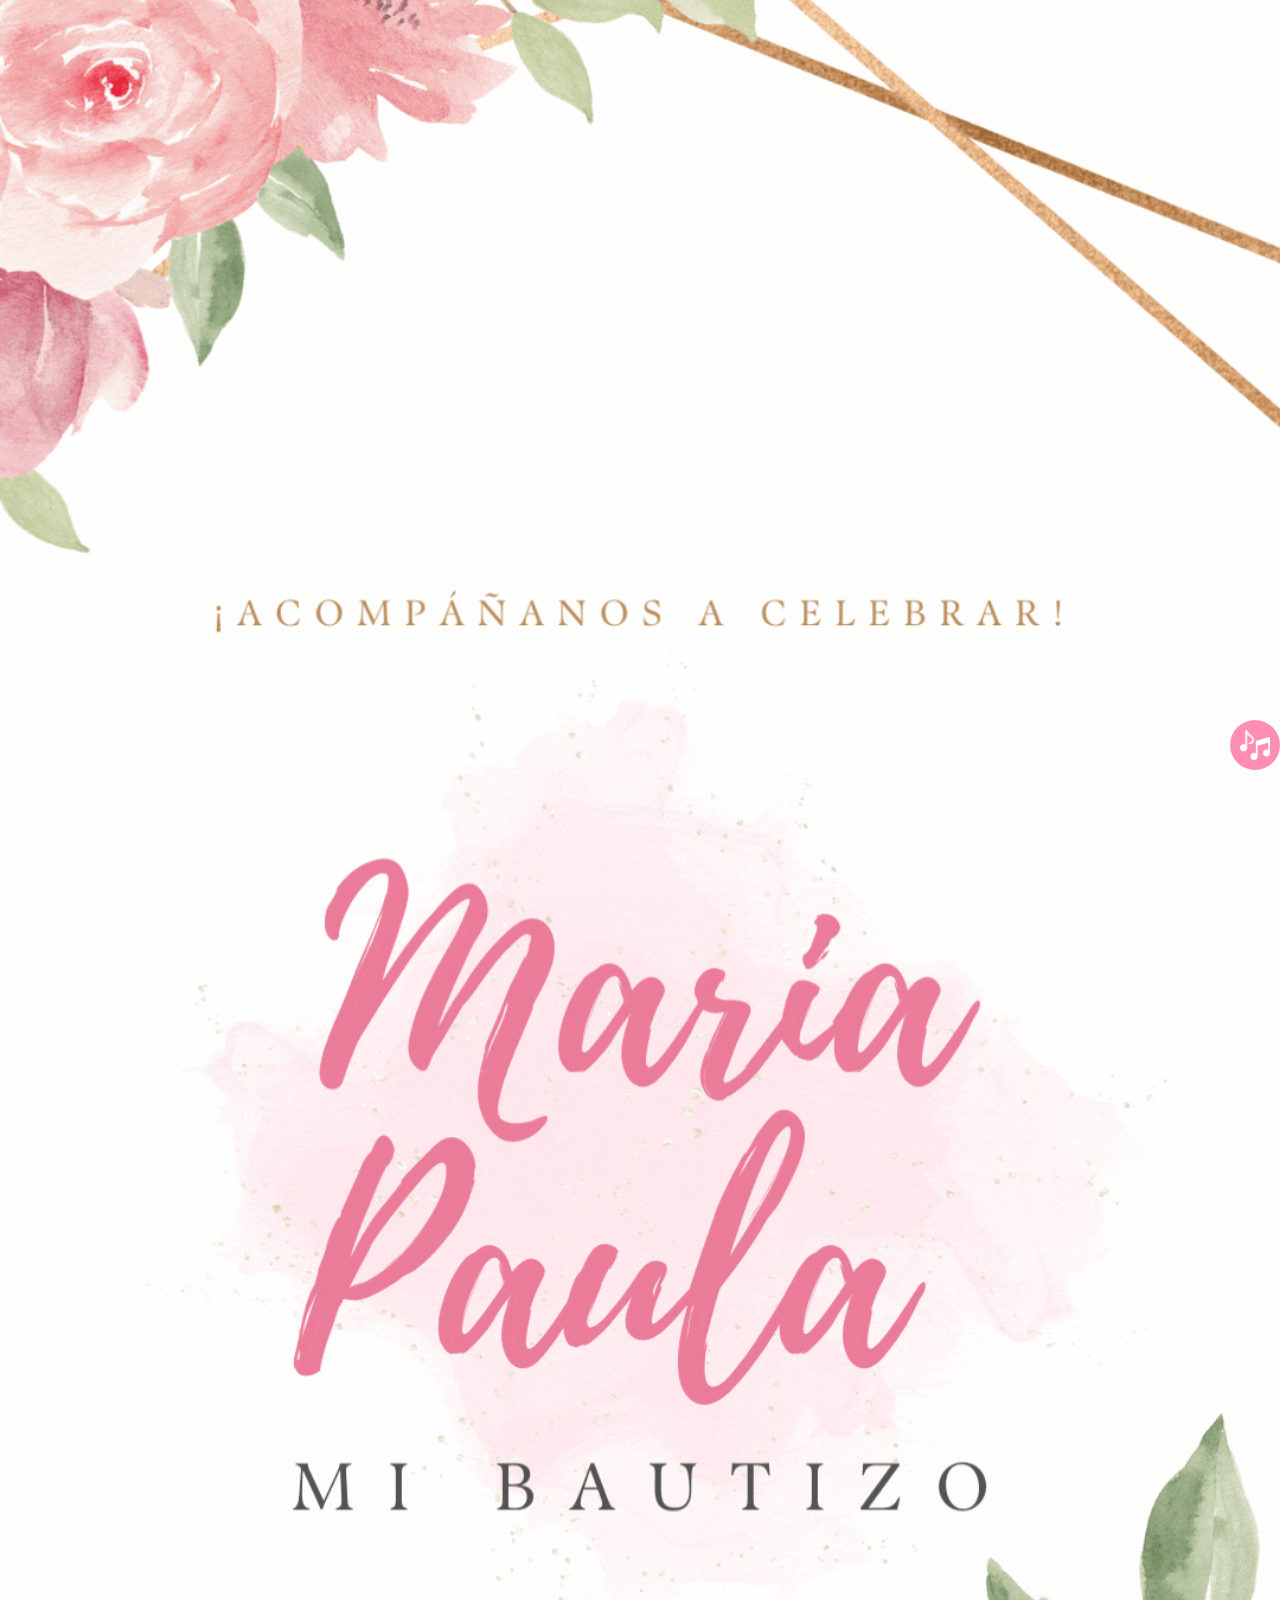
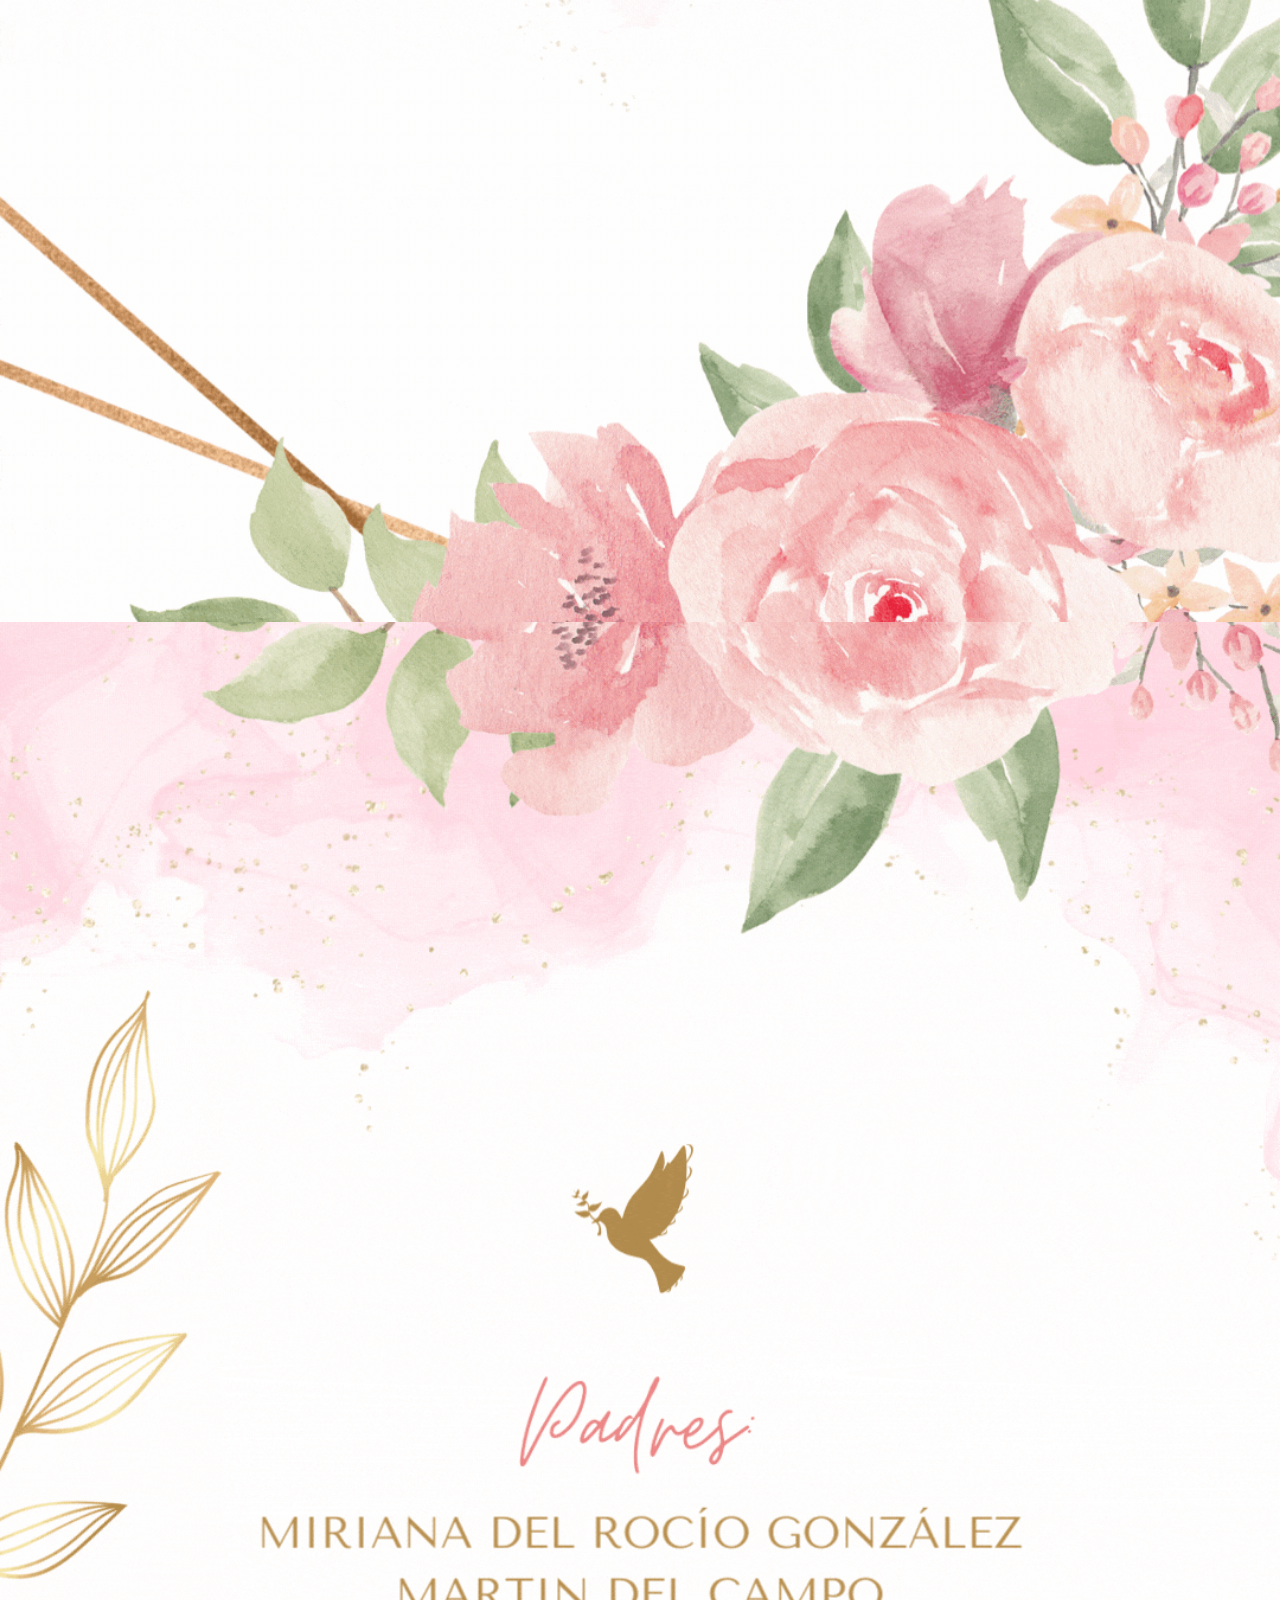
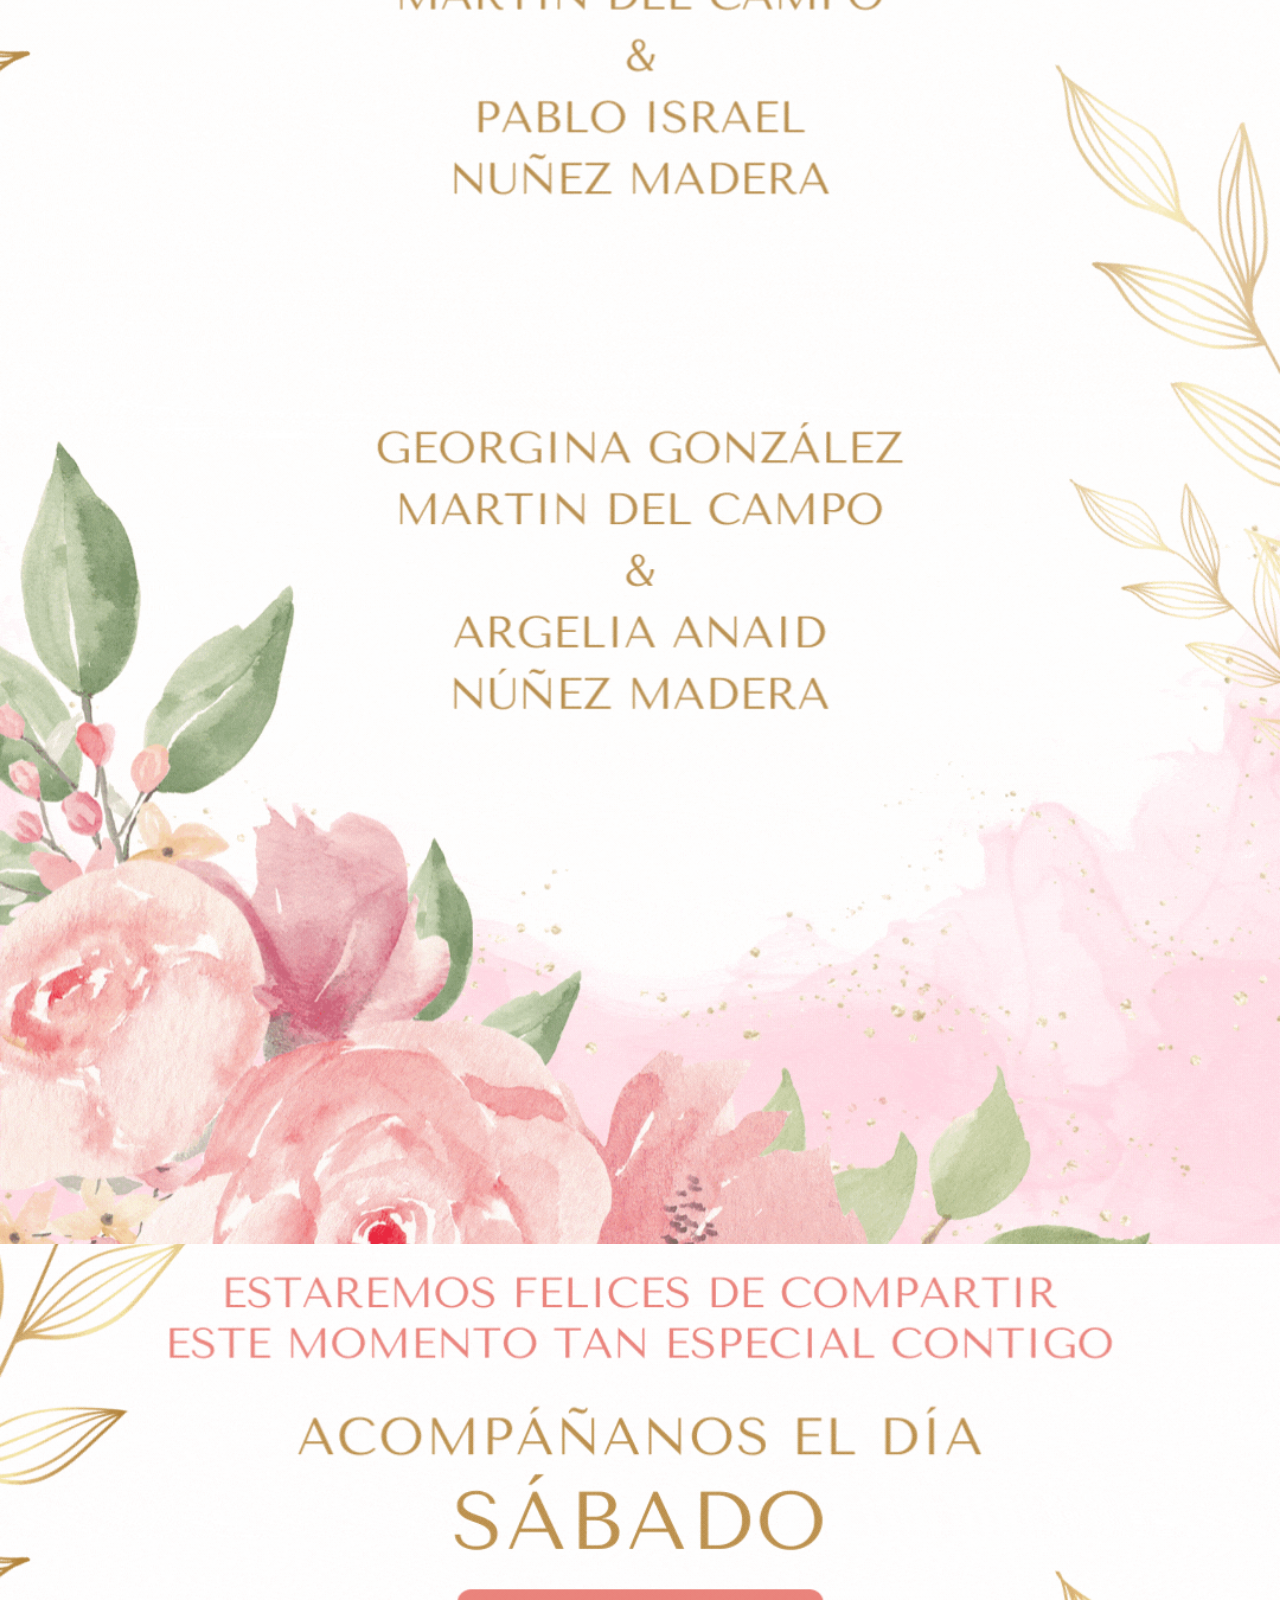
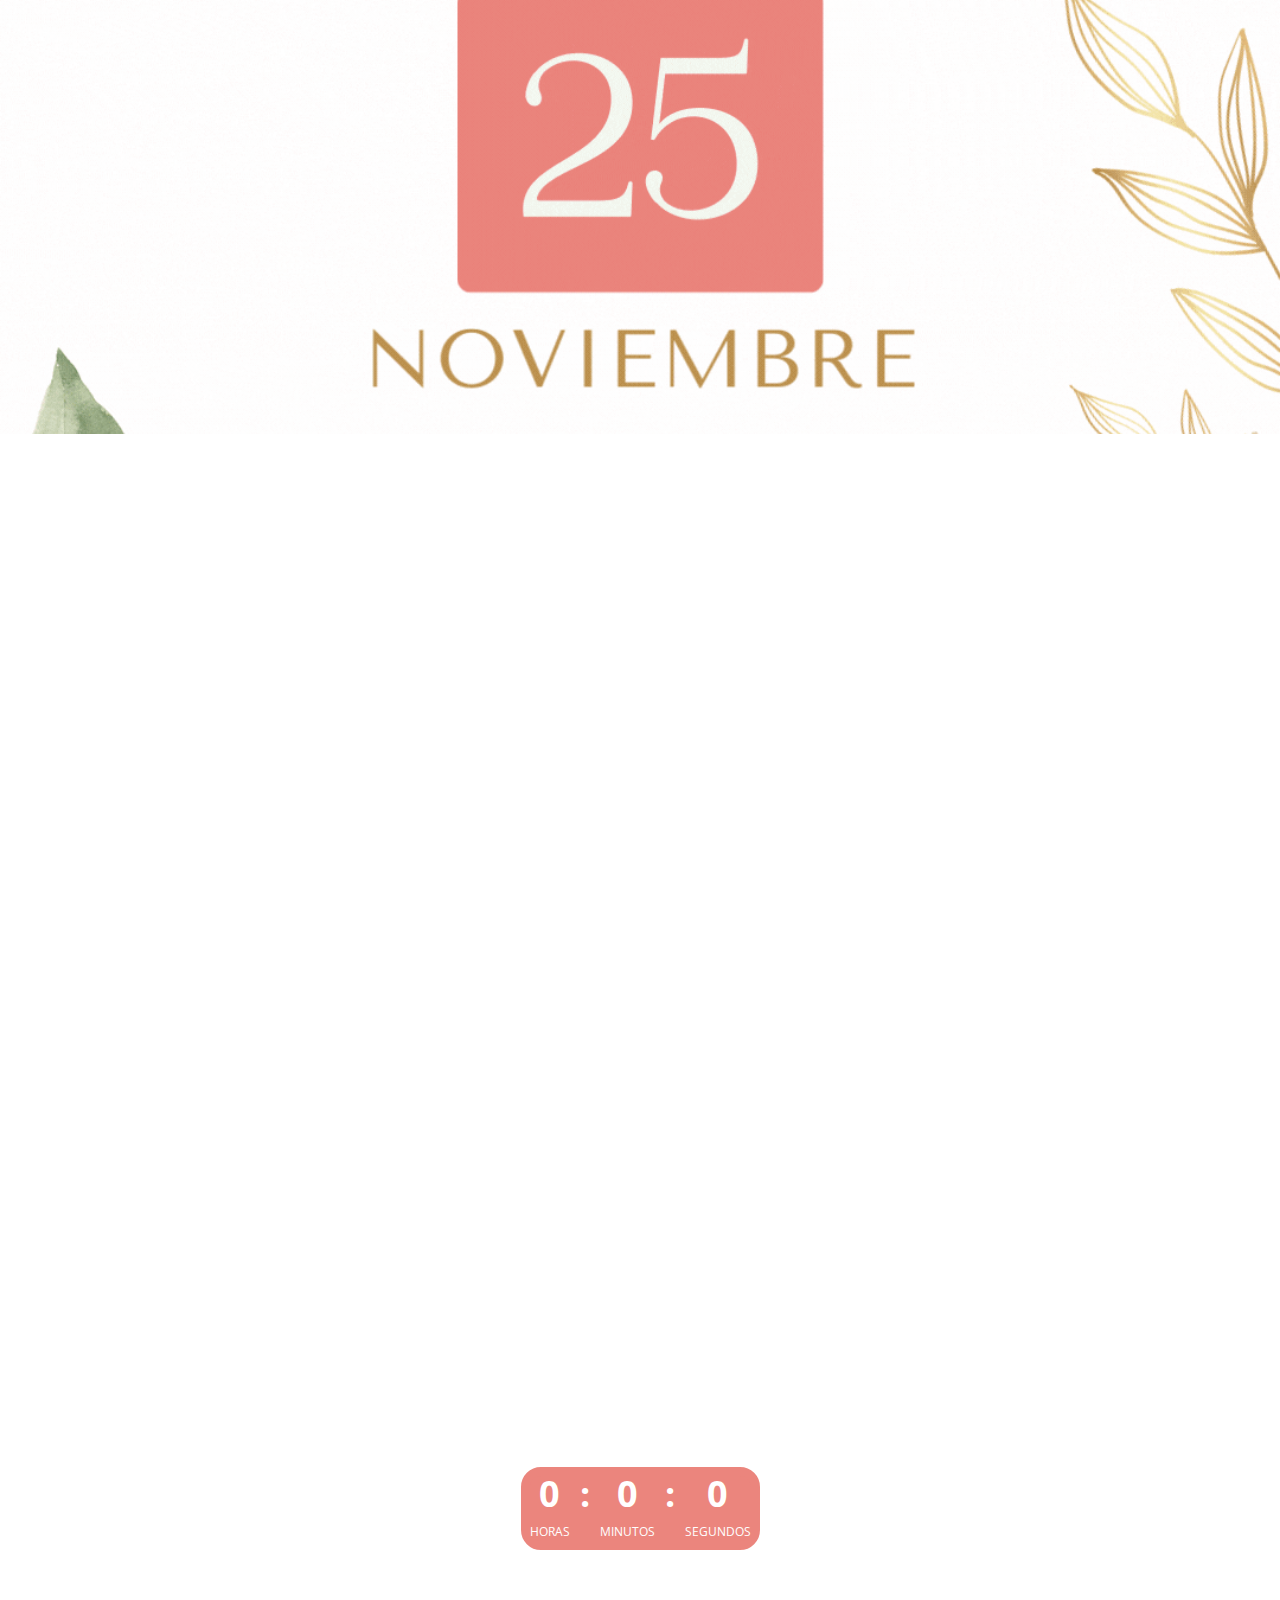
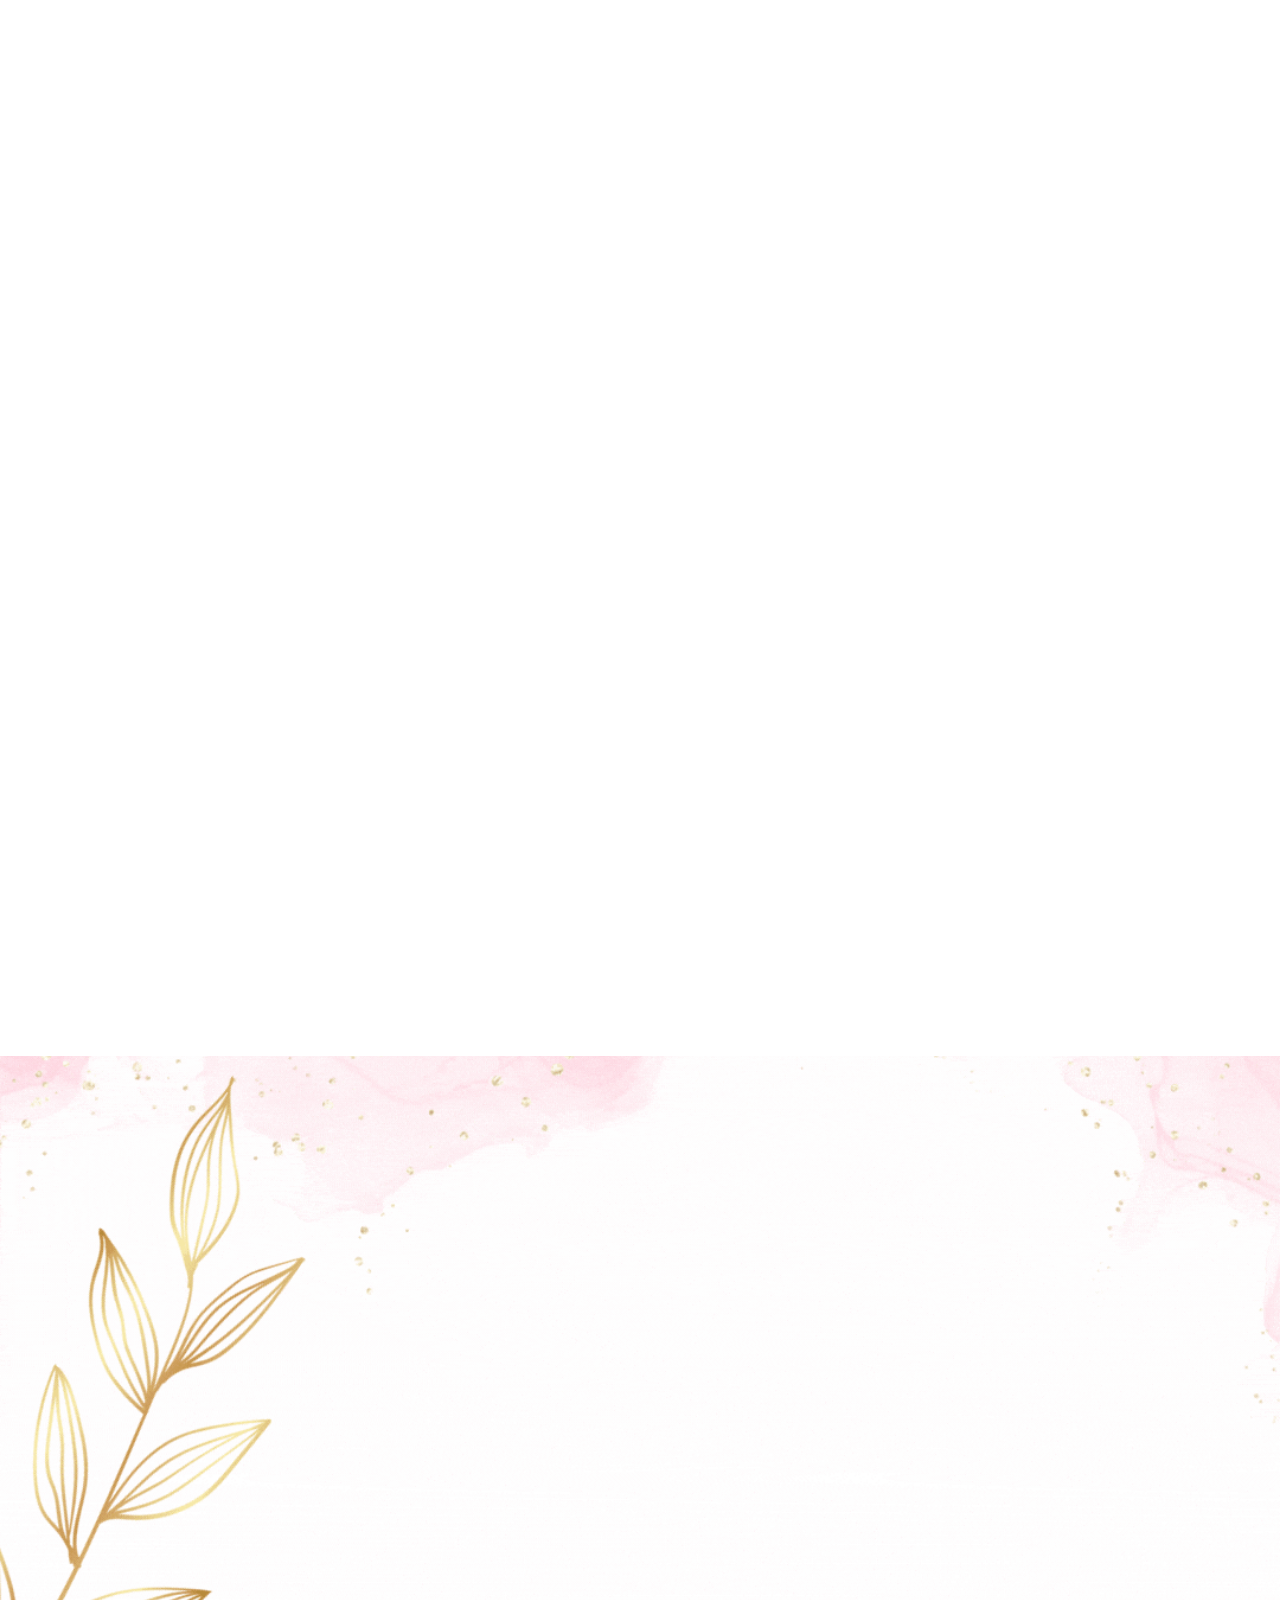
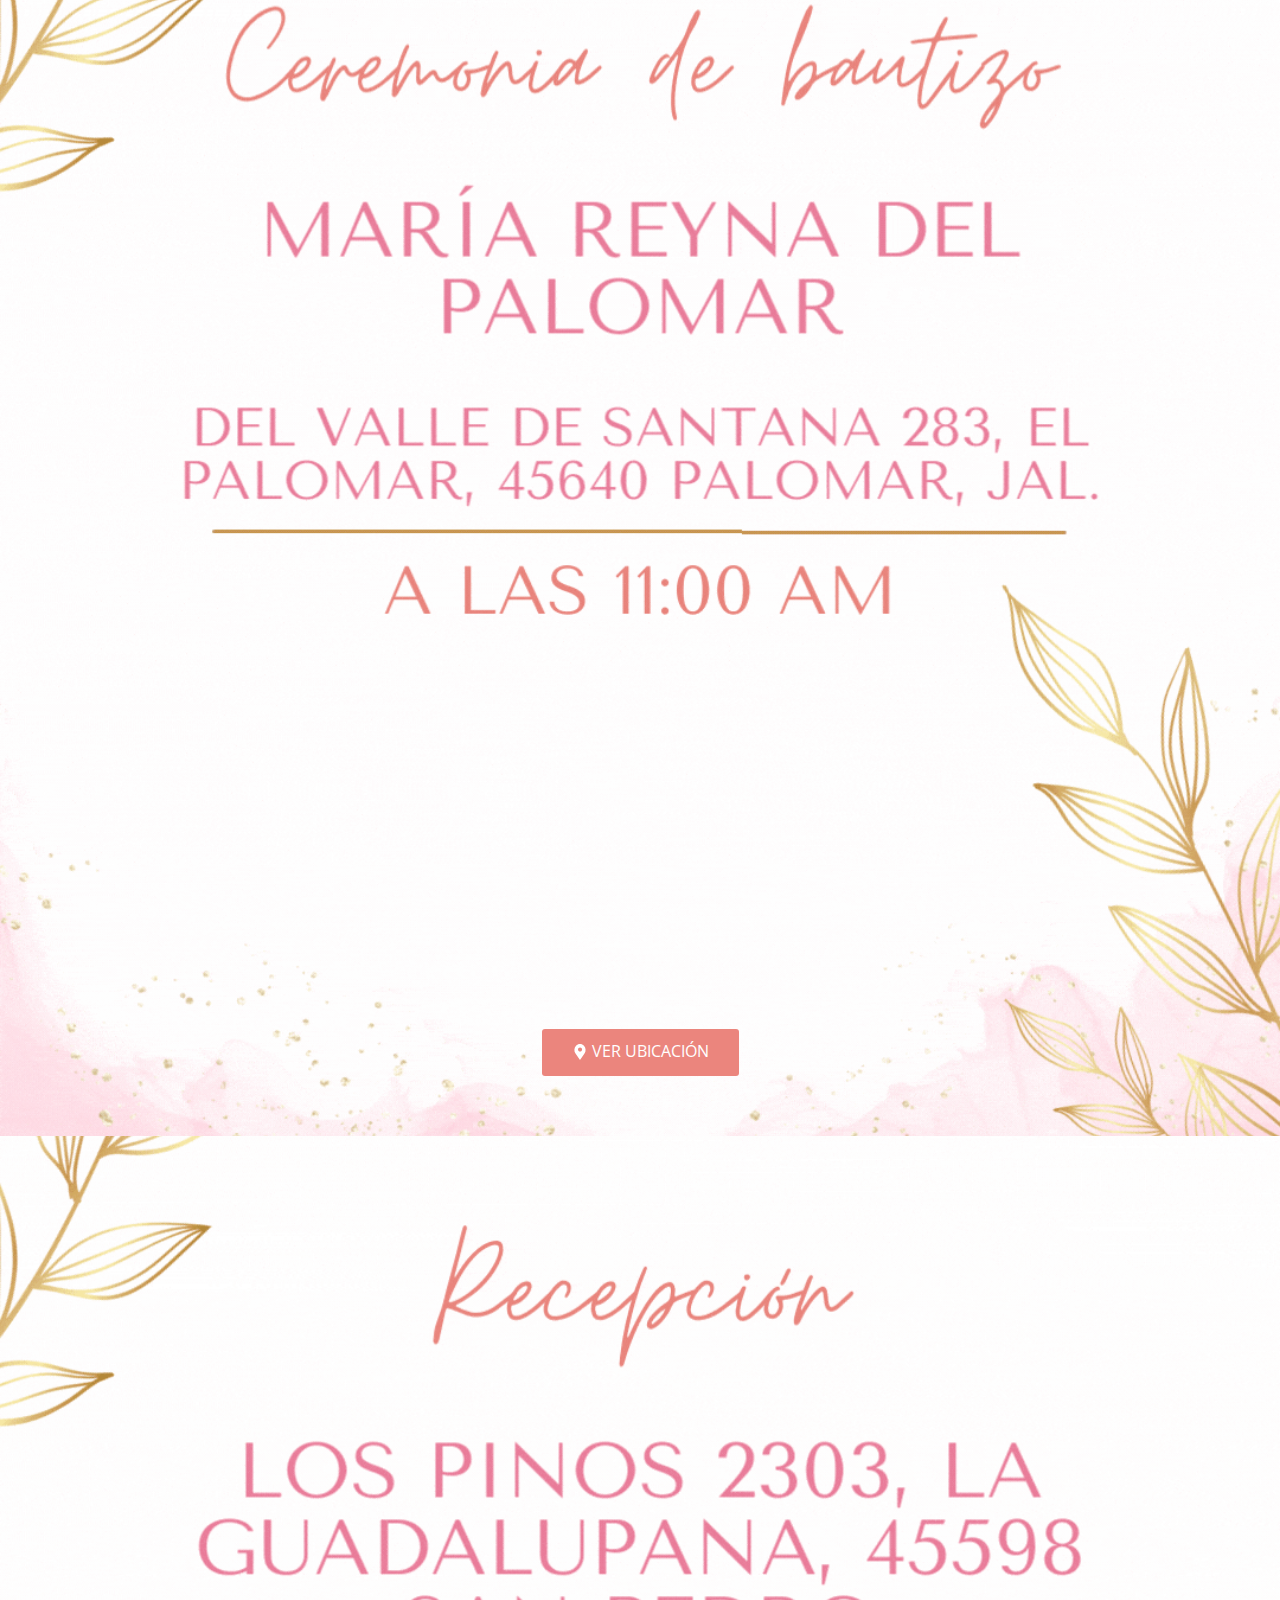
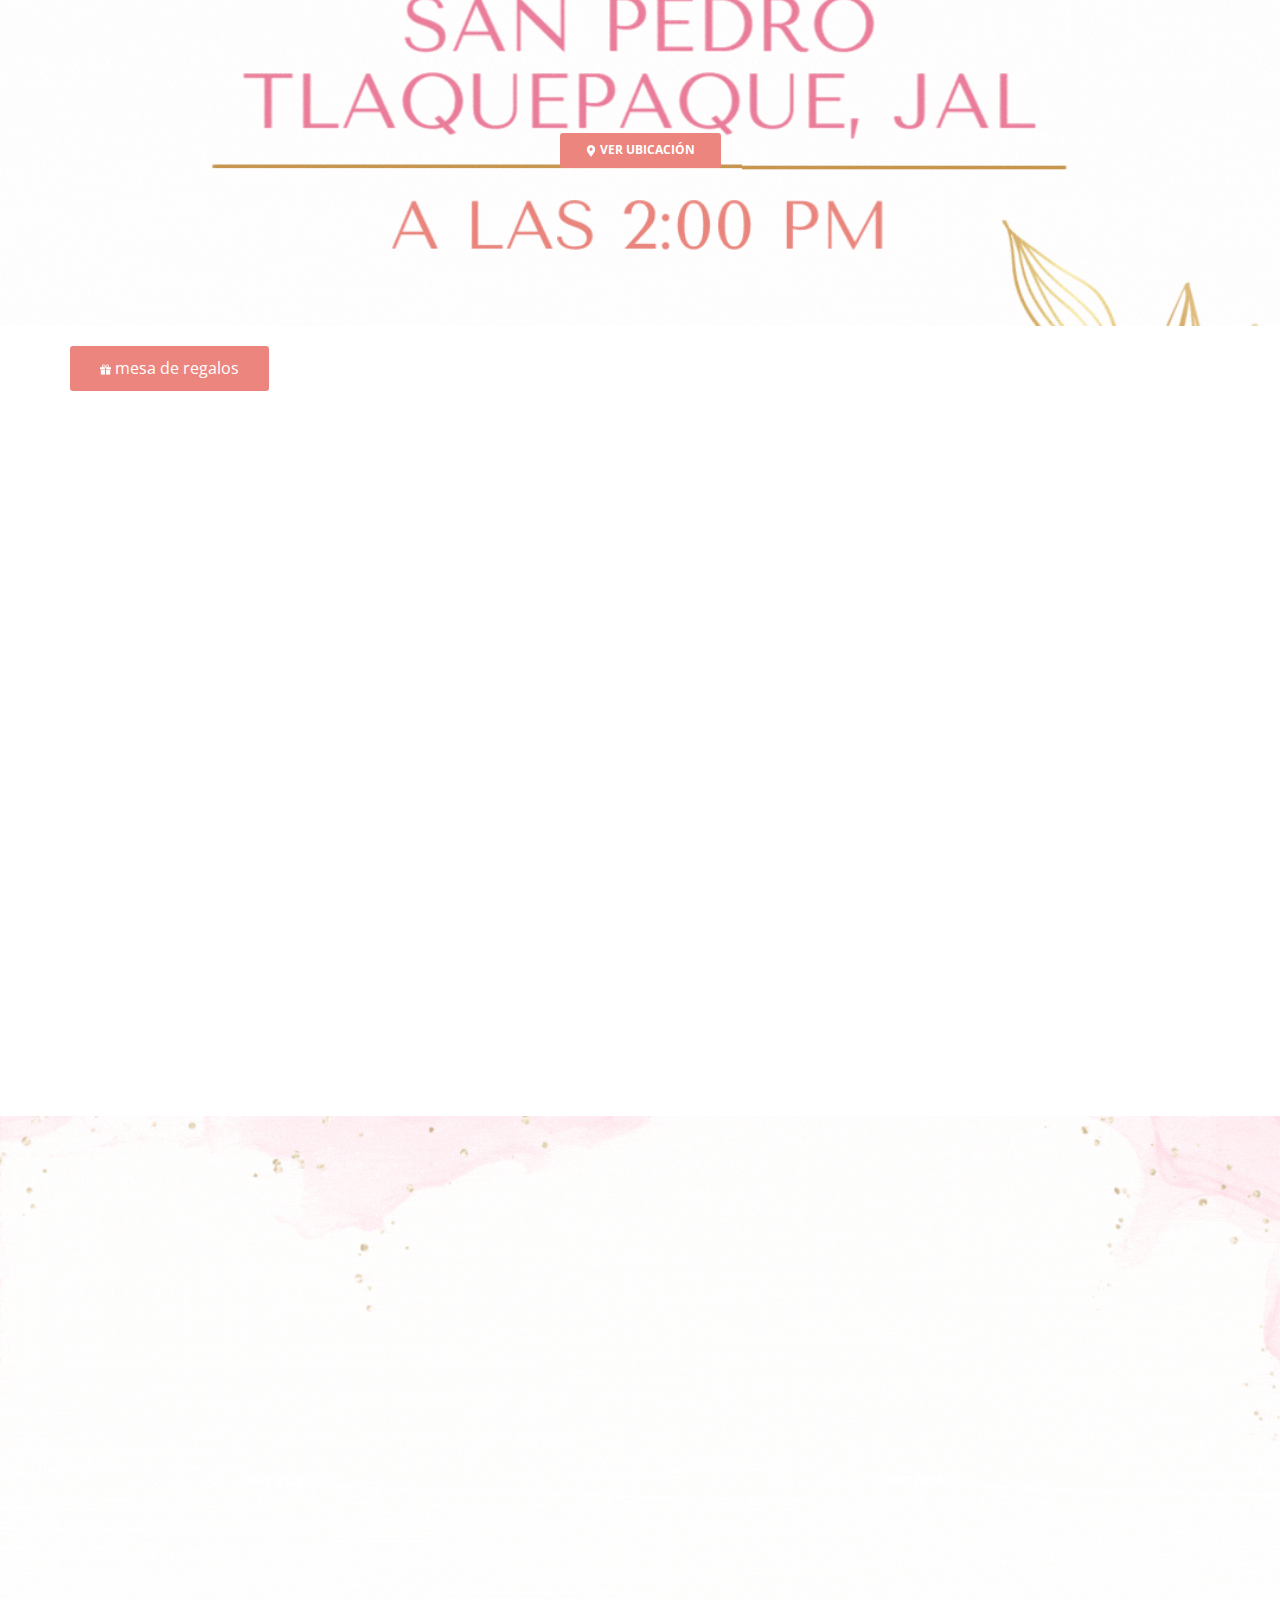
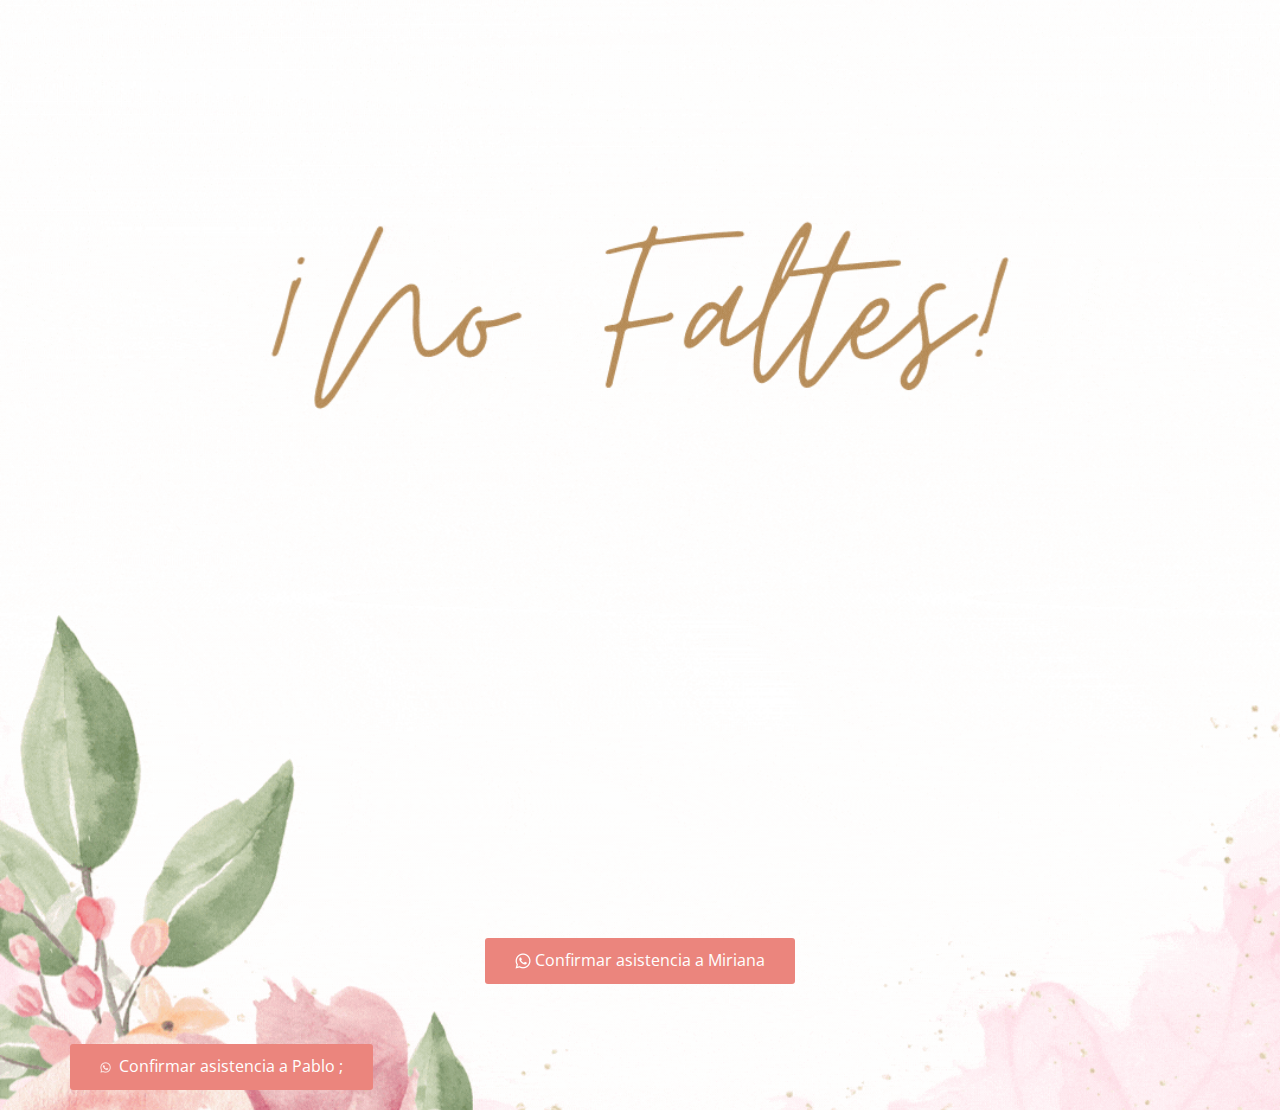
==== commit c72147b7: "Update index.html" ====
--- a/index.html
+++ b/index.html
@@ -227,7 +227,7 @@
           class="u-border-none u-btn u-btn-round u-button-style u-custom-color-69 u-hover-custom-color-70 u-radius-3 u-text-body-alt-color u-text-hover-white u-btn-2"><span
             class="u-file-icon u-icon u-text-white u-icon-2"><img
               src="images/1384023-9ba58cb5.png" alt></span> Confirmar asistencia
-          a Pablo     ; 
+          a                             Pablo     ; 
         </a>
       </div>
     </section>
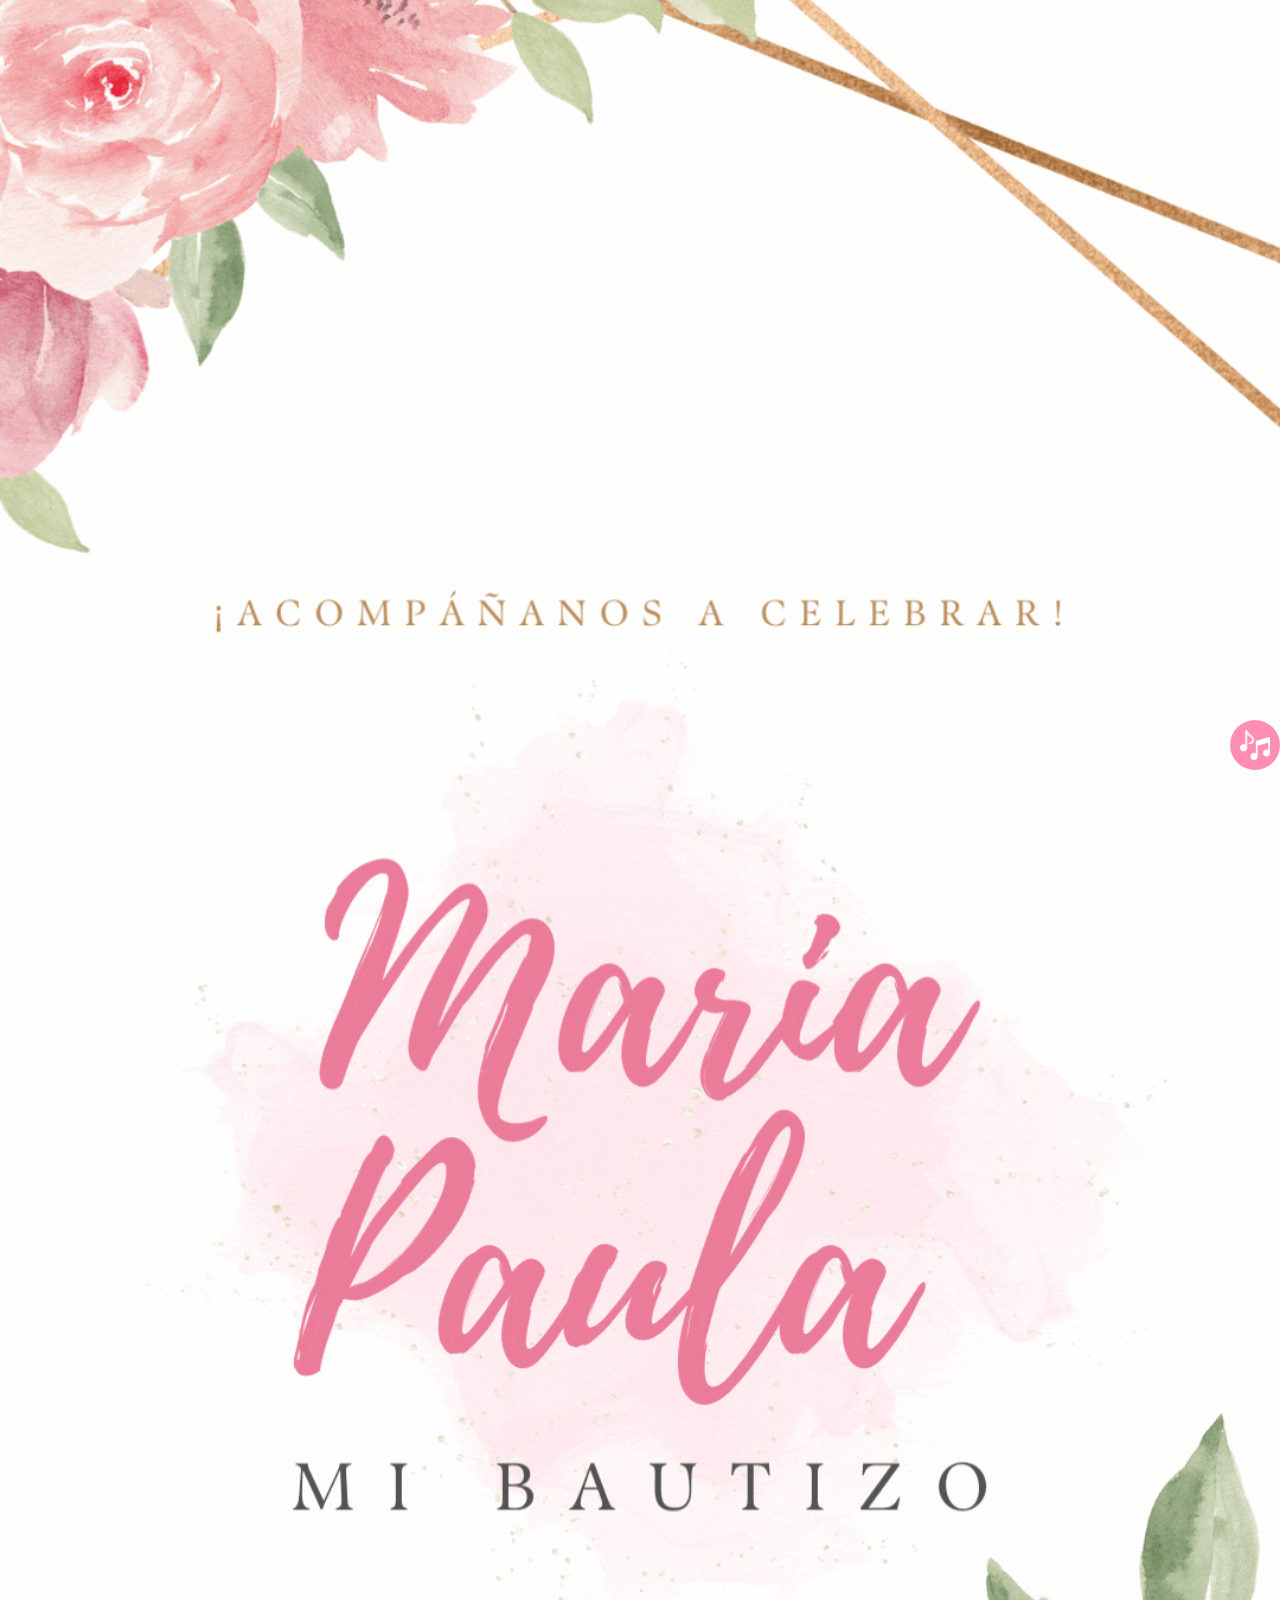
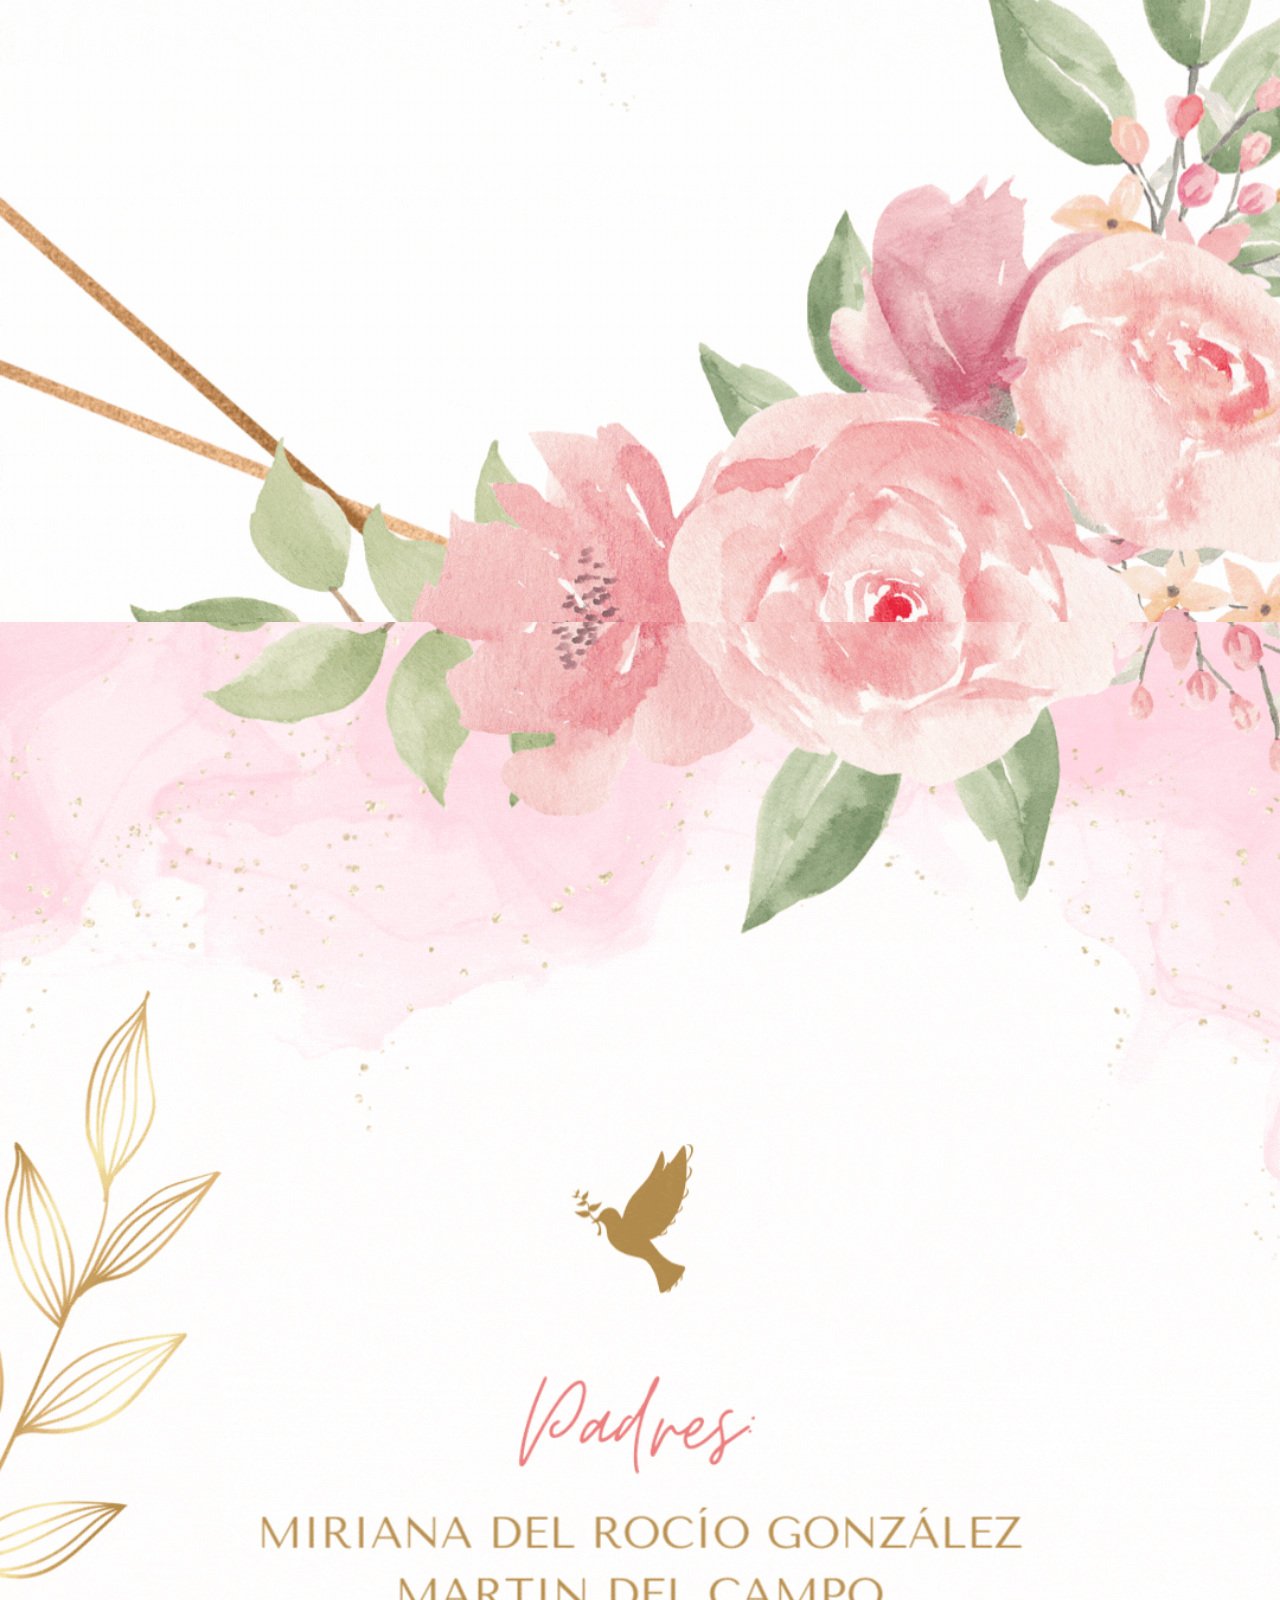
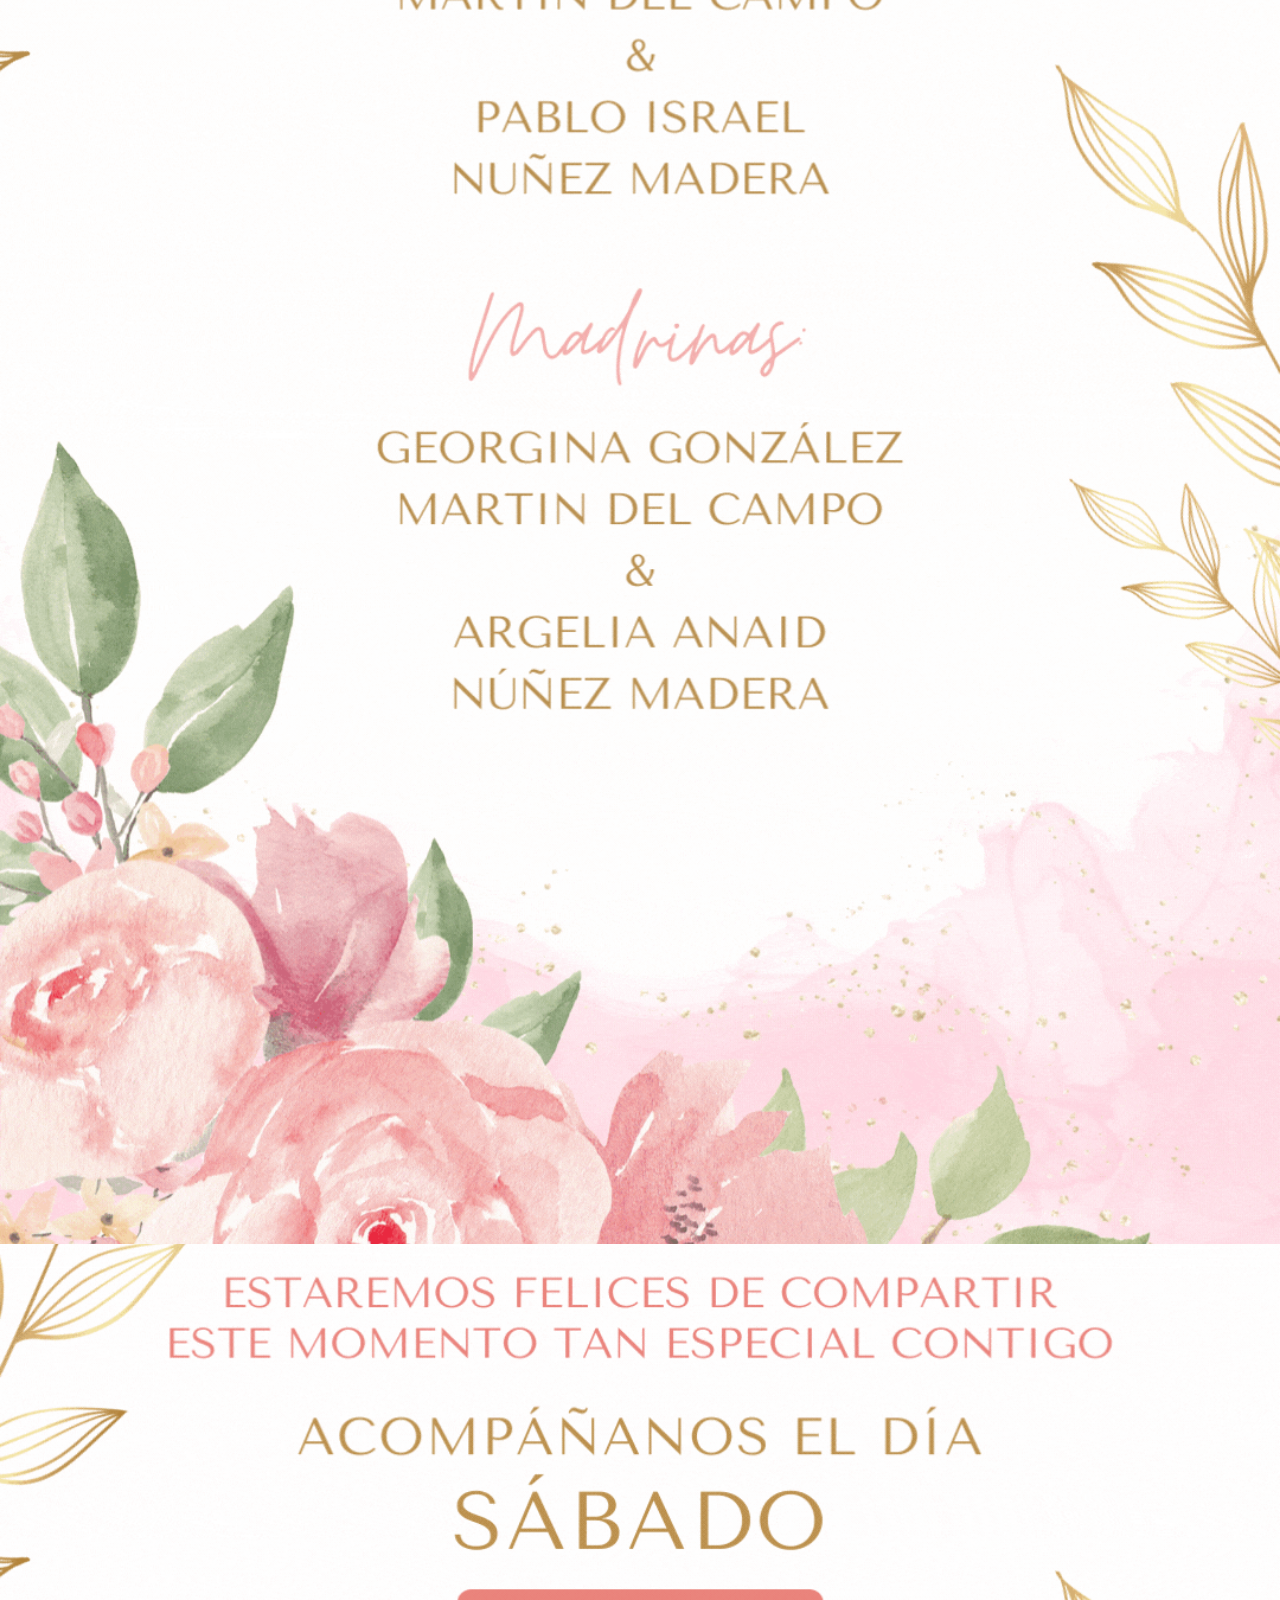
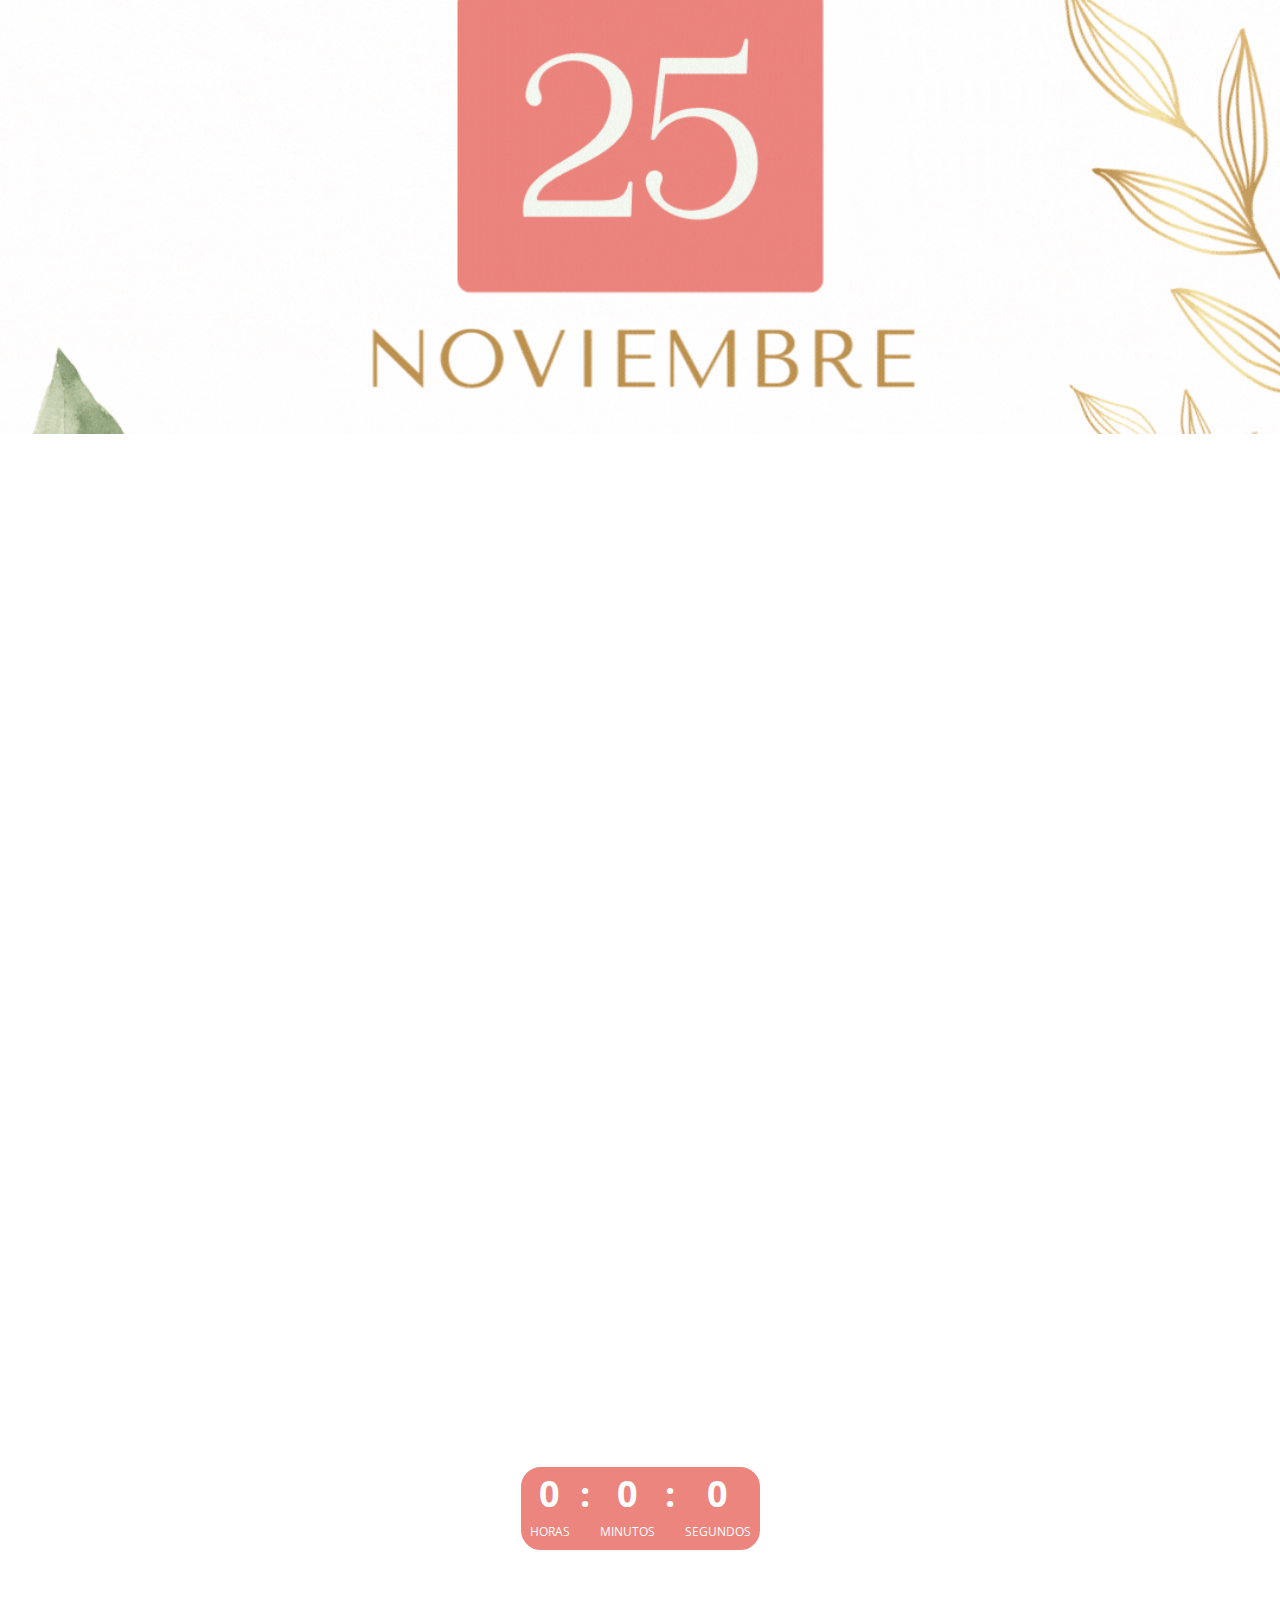
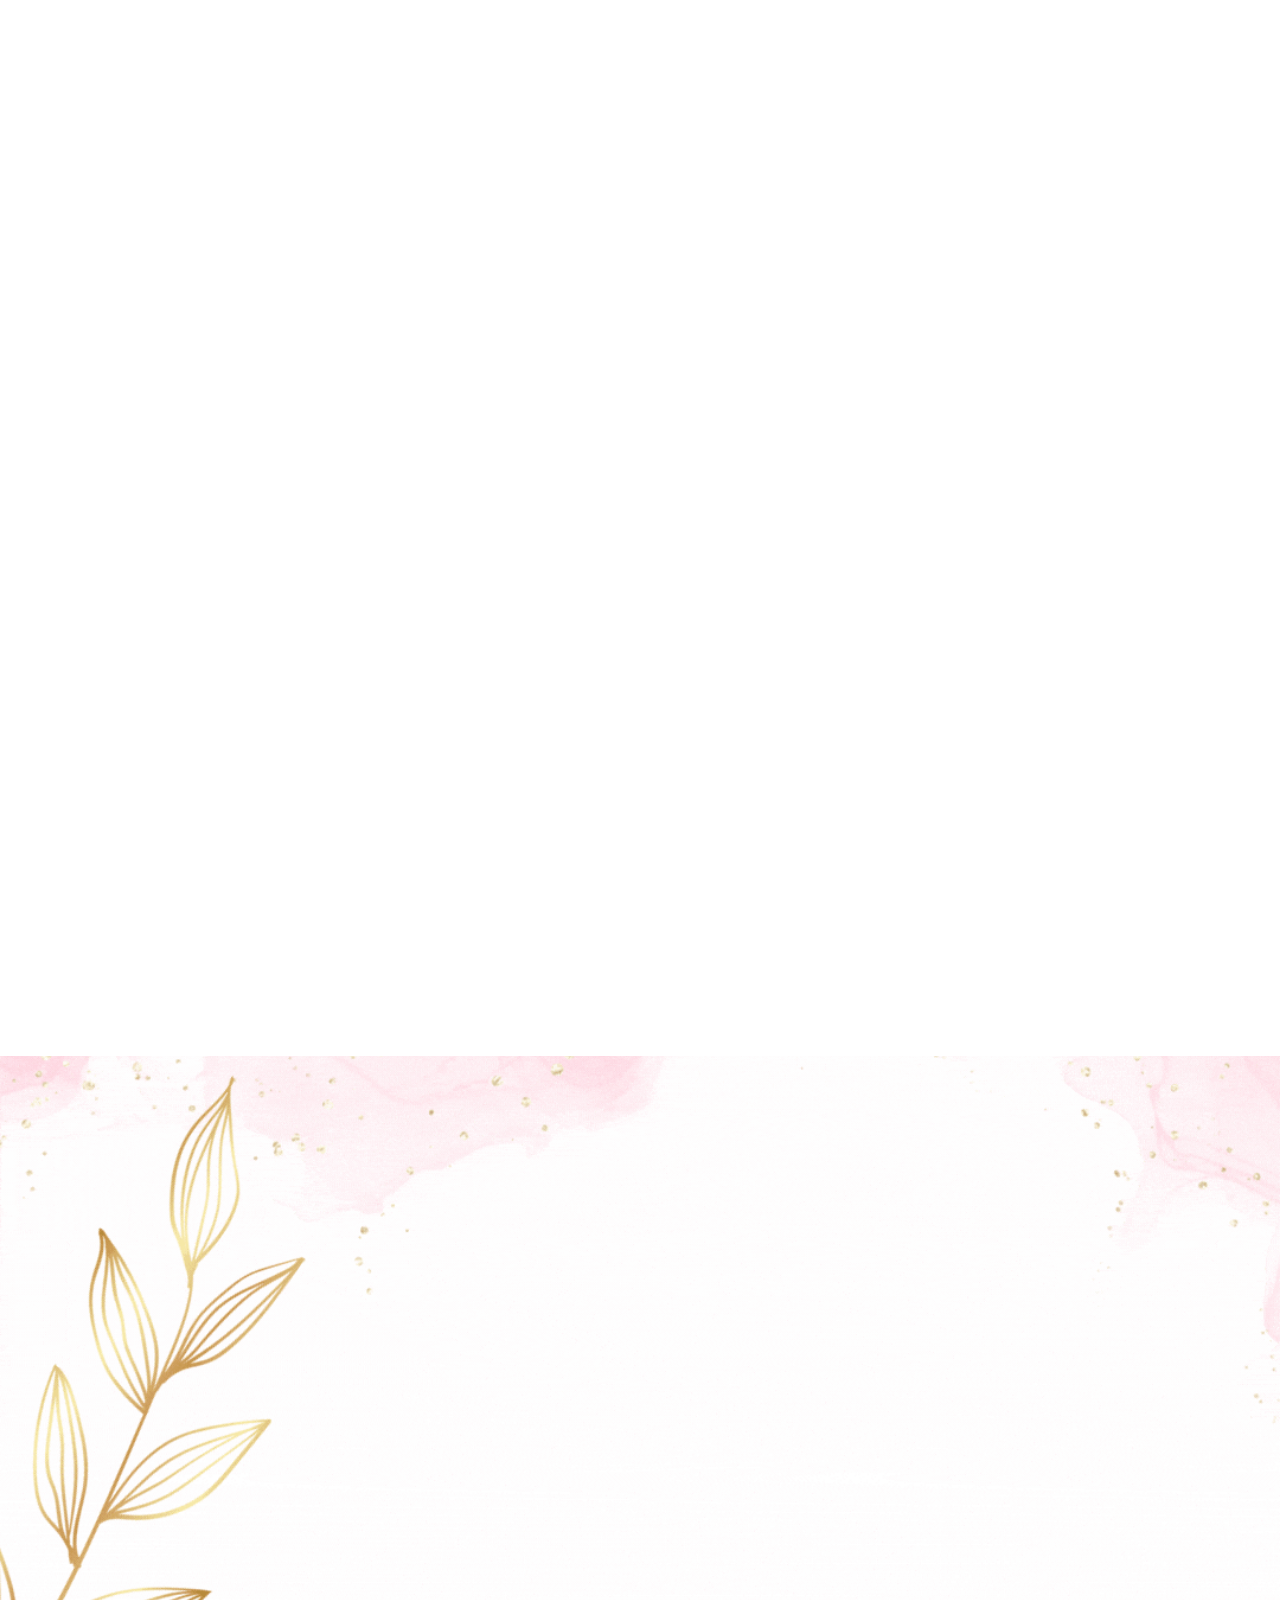
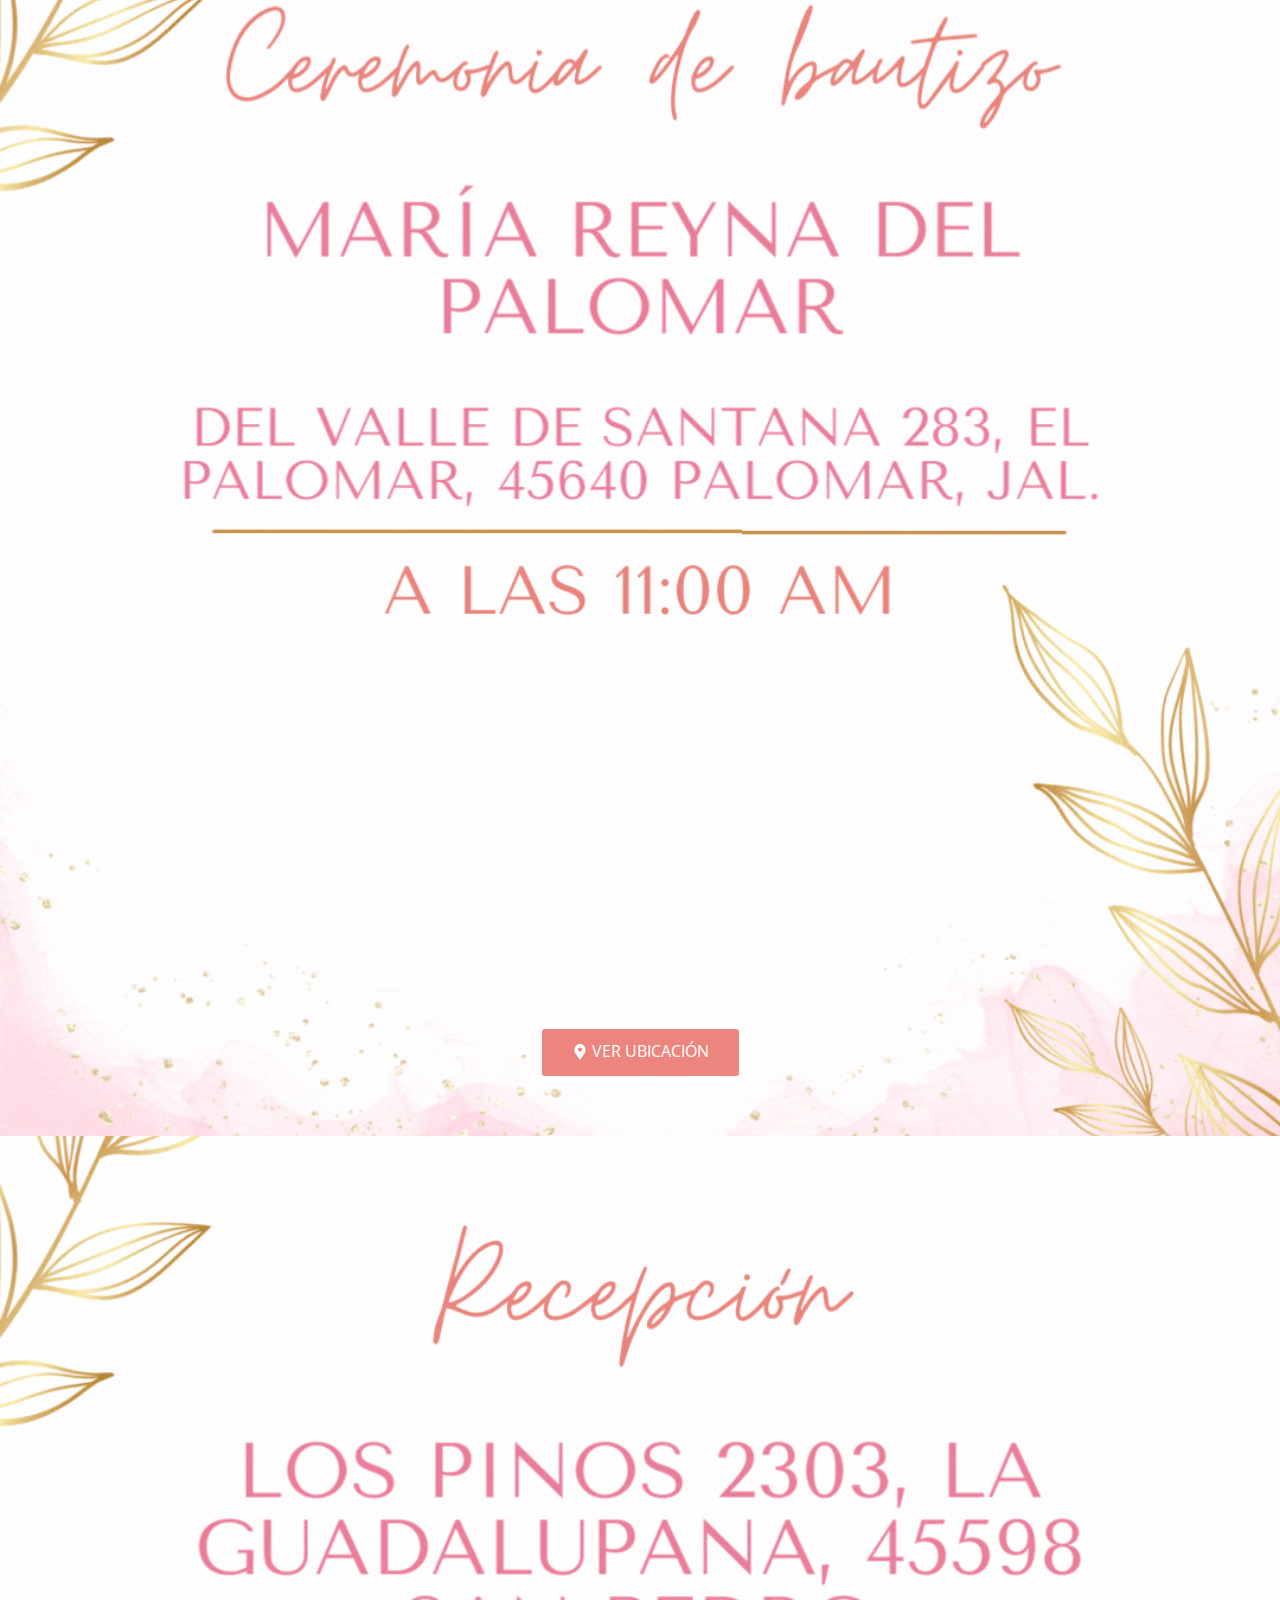
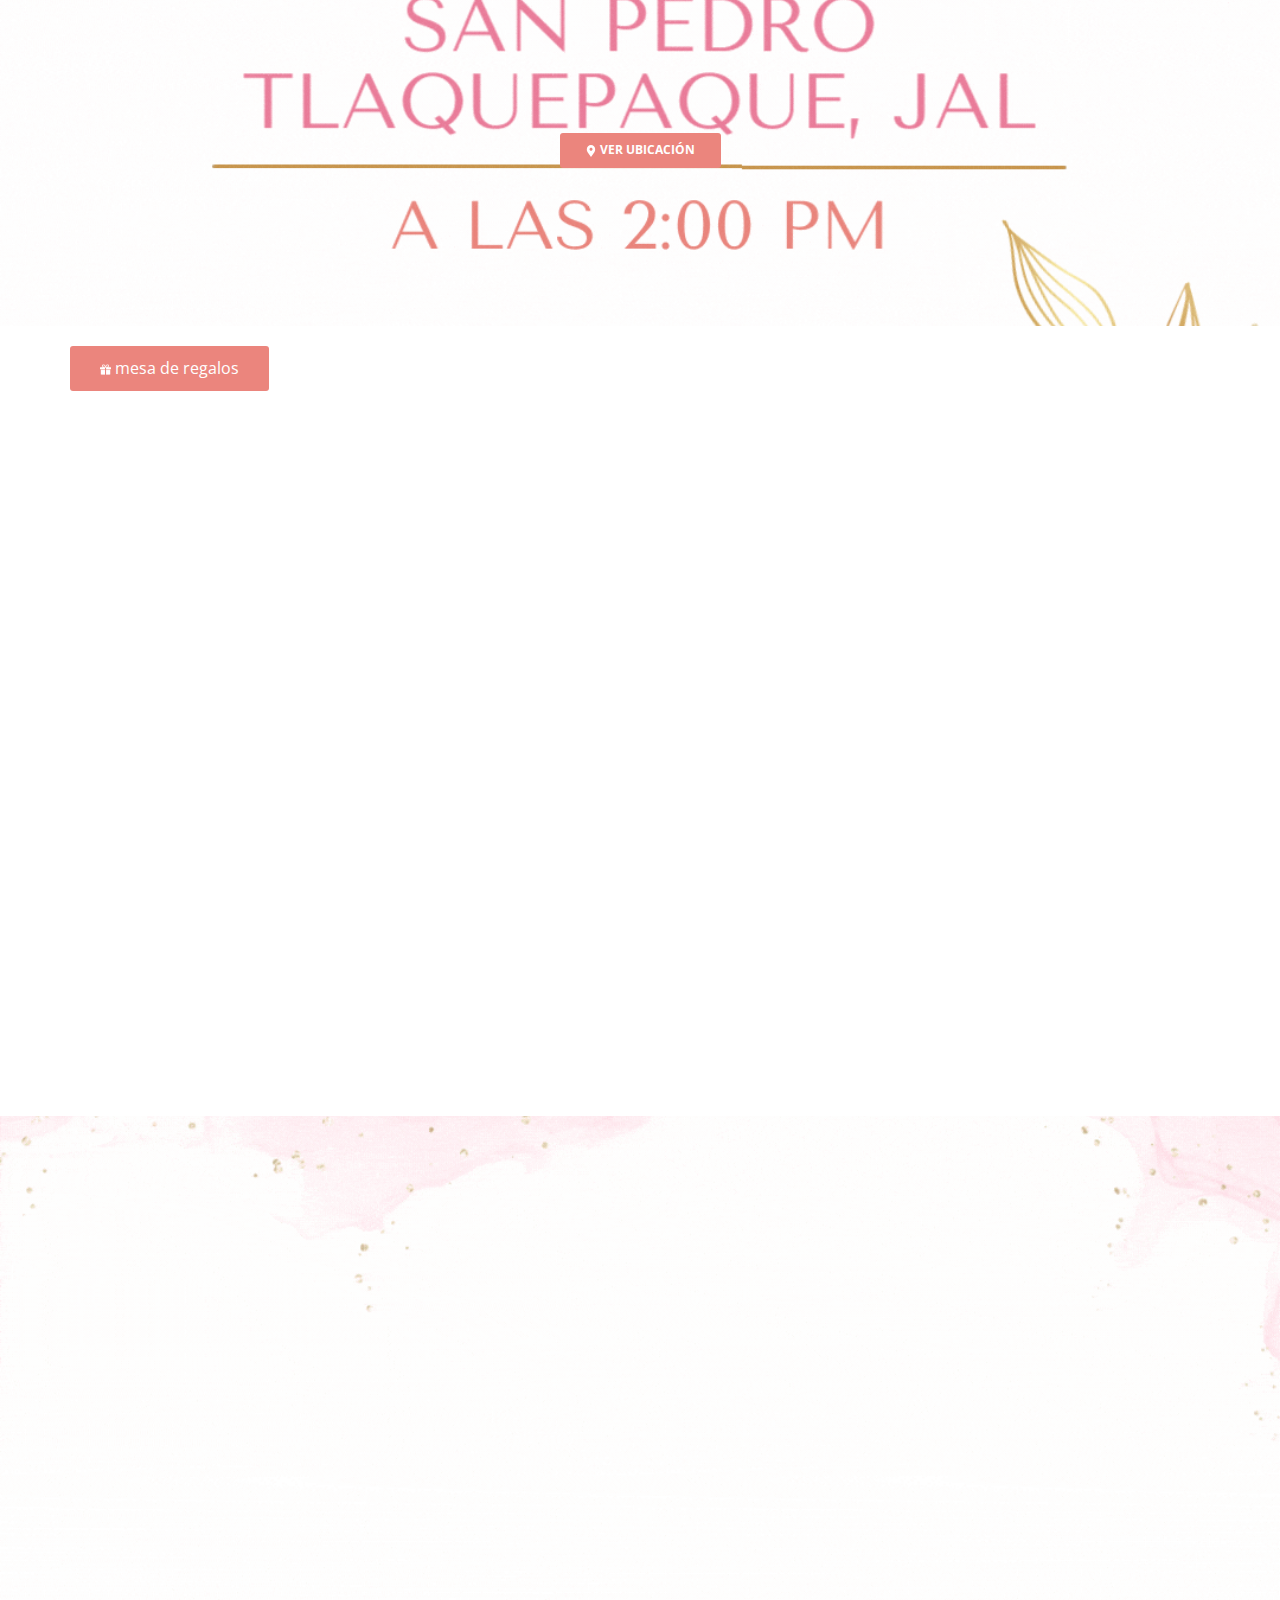
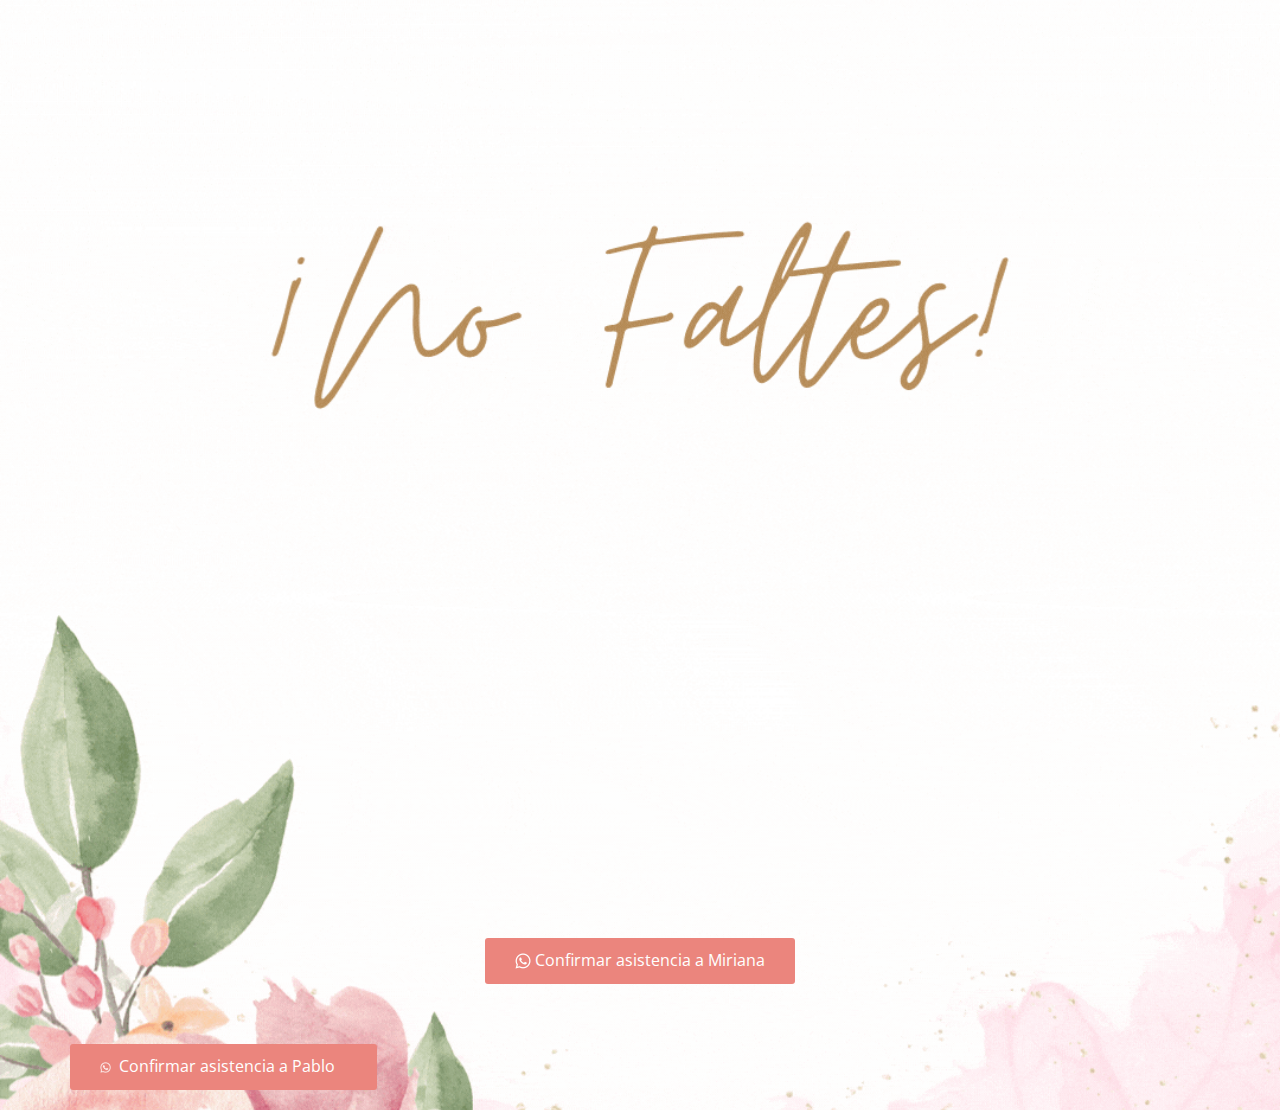
==== commit adb9a030: "Update index.html" ====
--- a/index.html
+++ b/index.html
@@ -222,13 +222,19 @@
             class="u-file-icon u-icon"><img src="images/1384023-9ba58cb5.png"
               alt></span>&nbsp;​Confirmar asistencia a Miriana
         </a>
-        <a
+         <a
           href=" https://api.whatsapp.com/send?phone=+523317115975&amp;text=%C2%A1Hola%21+Muchas+gracias+por+la+invitaci%C3%B3n%2C+ah%C3%AD+estaremos%21%21+%F0%9F%A5%B3"
           class="u-border-none u-btn u-btn-round u-button-style u-custom-color-69 u-hover-custom-color-70 u-radius-3 u-text-body-alt-color u-text-hover-white u-btn-2"><span
             class="u-file-icon u-icon u-text-white u-icon-2"><img
               src="images/1384023-9ba58cb5.png" alt></span> Confirmar asistencia
-          a                             Pablo     ; 
-        </a>
+          a Pablo<span class="pink-dots">...</span>
+        </a>
+
+        <style>
+  .pink-dots {
+    color: #eb857d;
+  }
+</style>
       </div>
     </section>
 
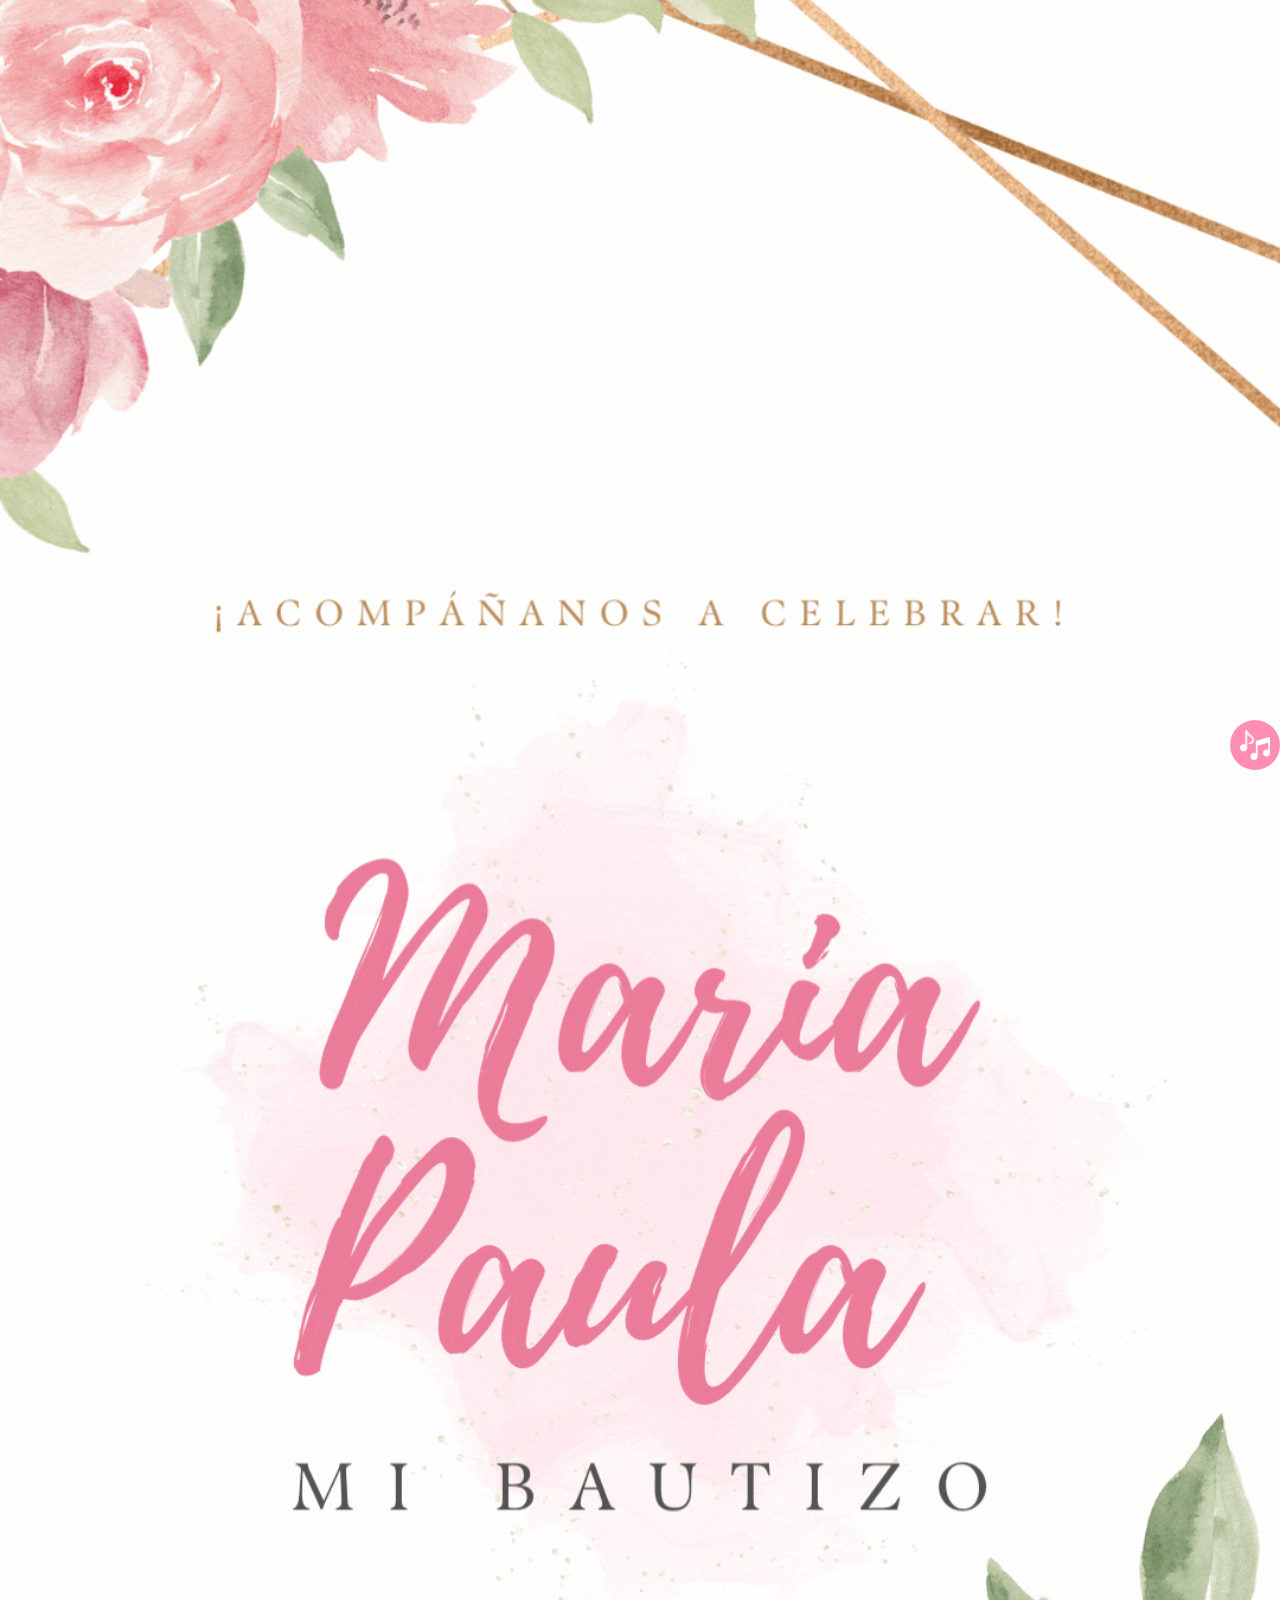
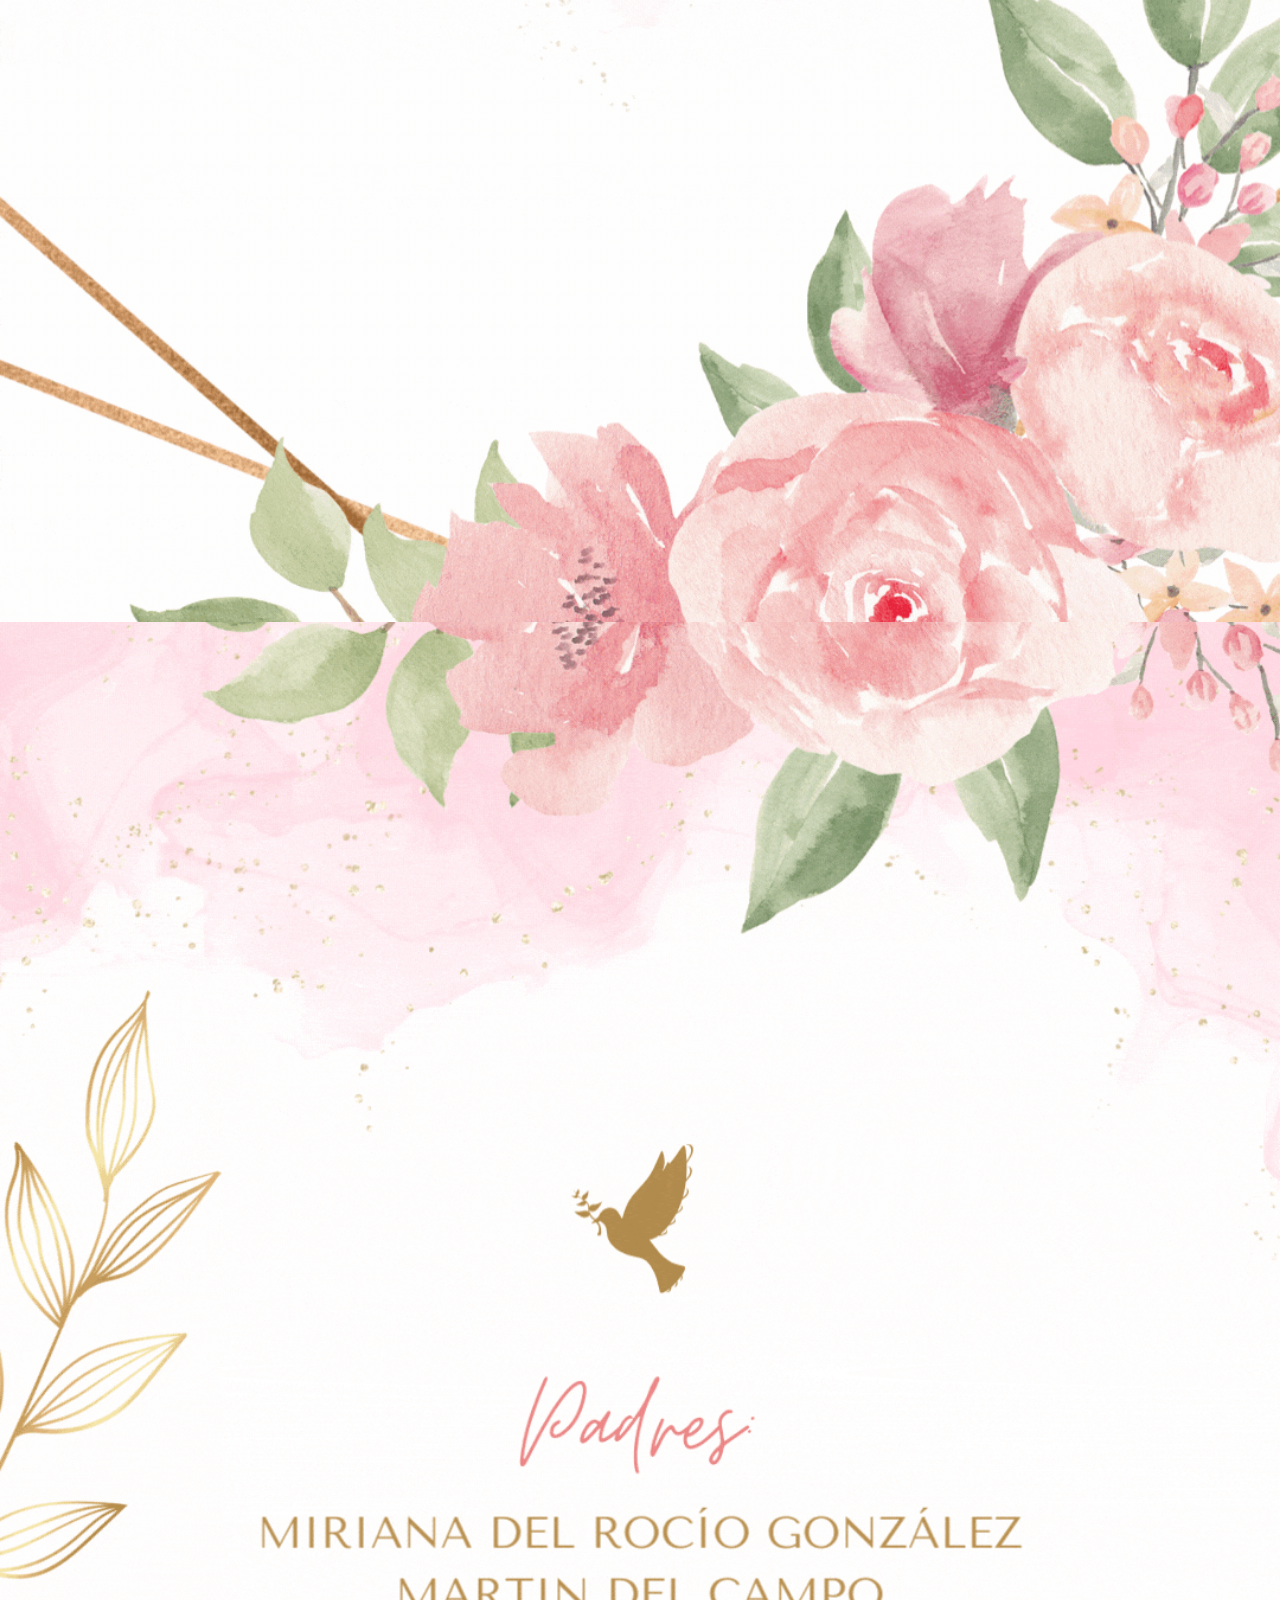
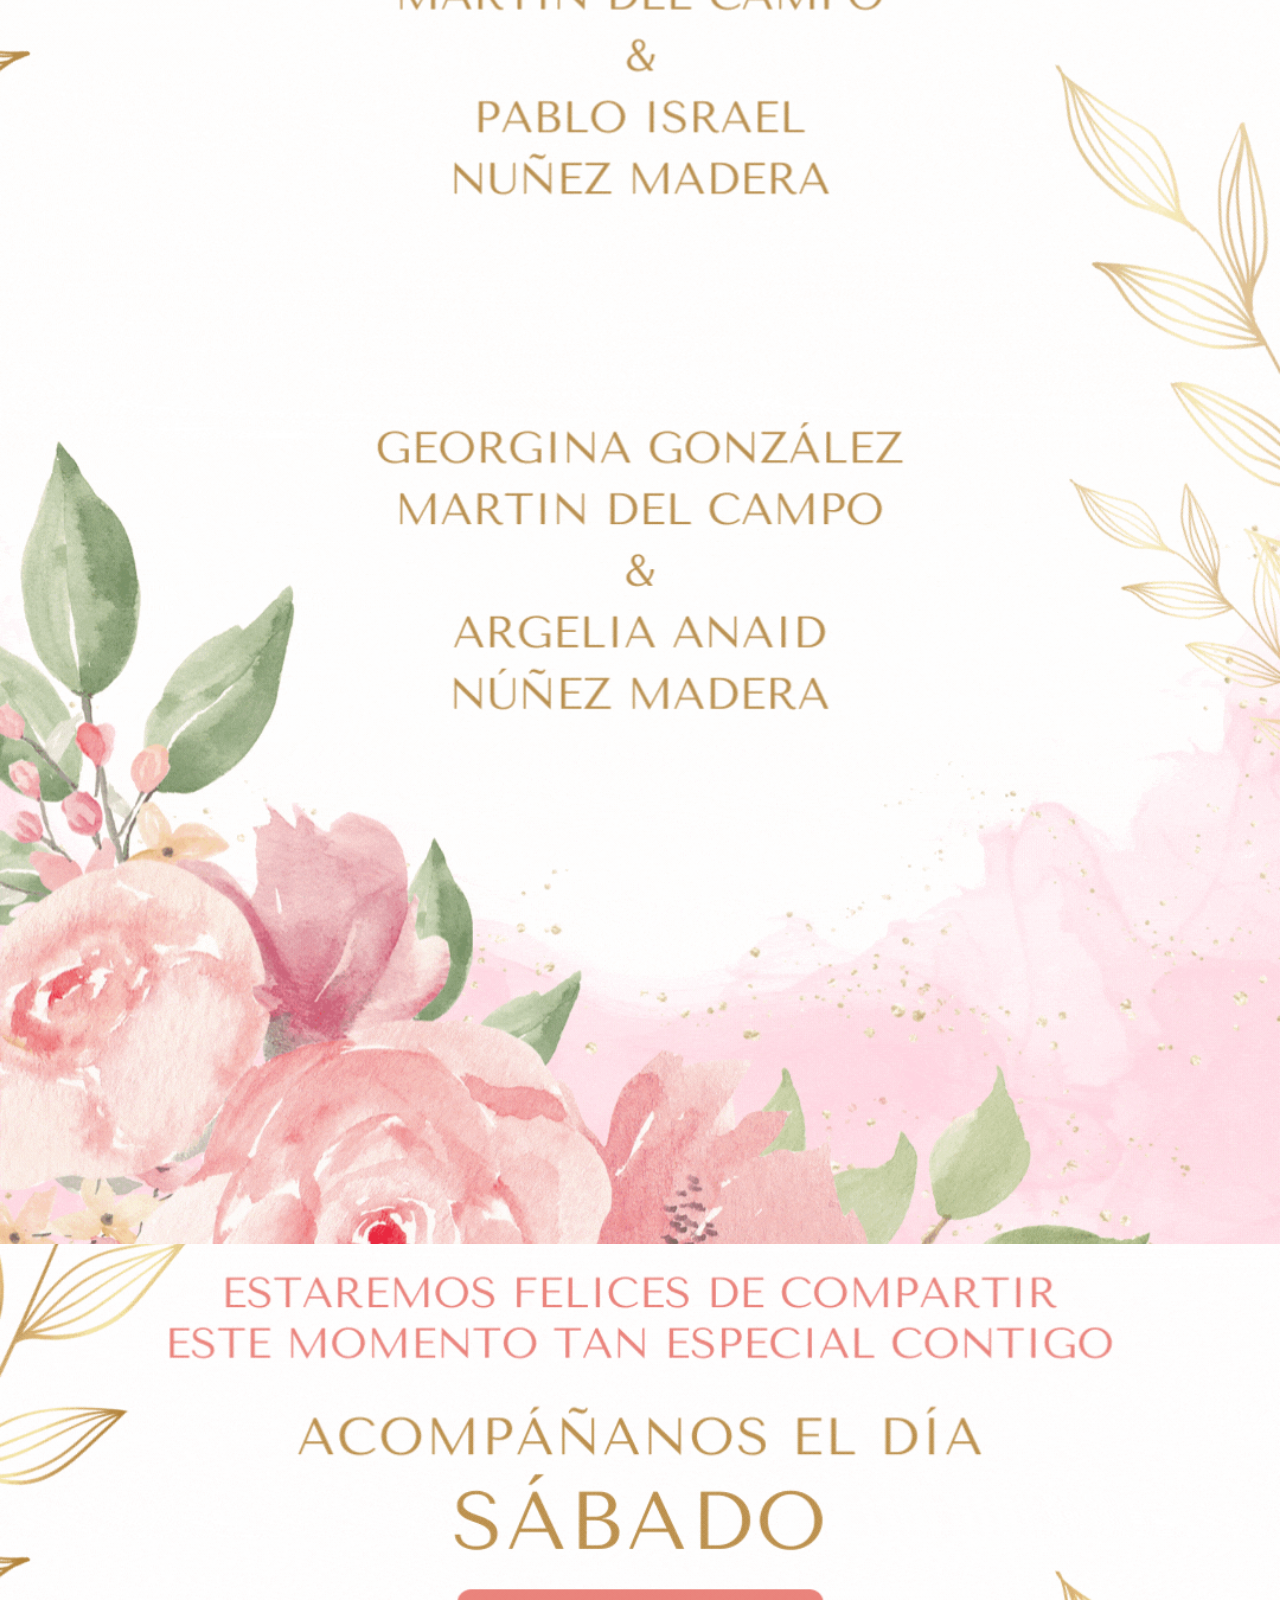
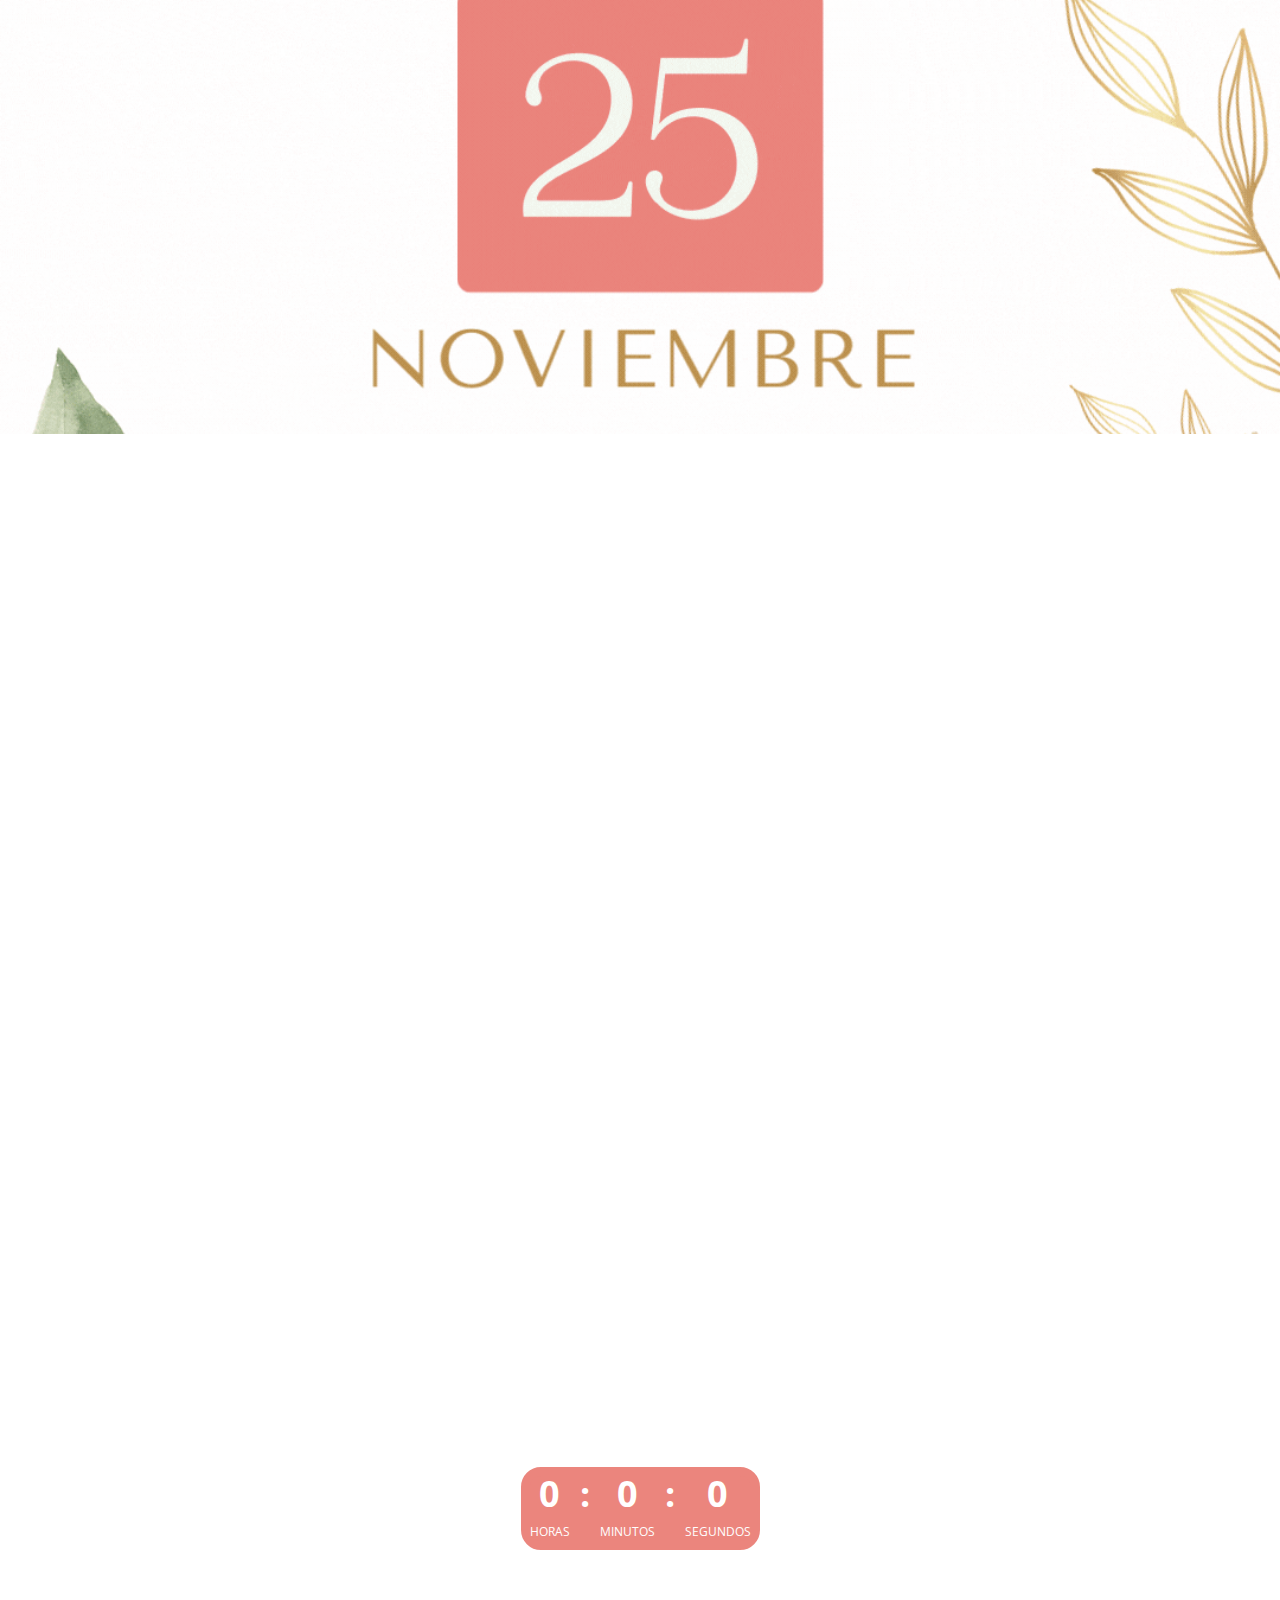
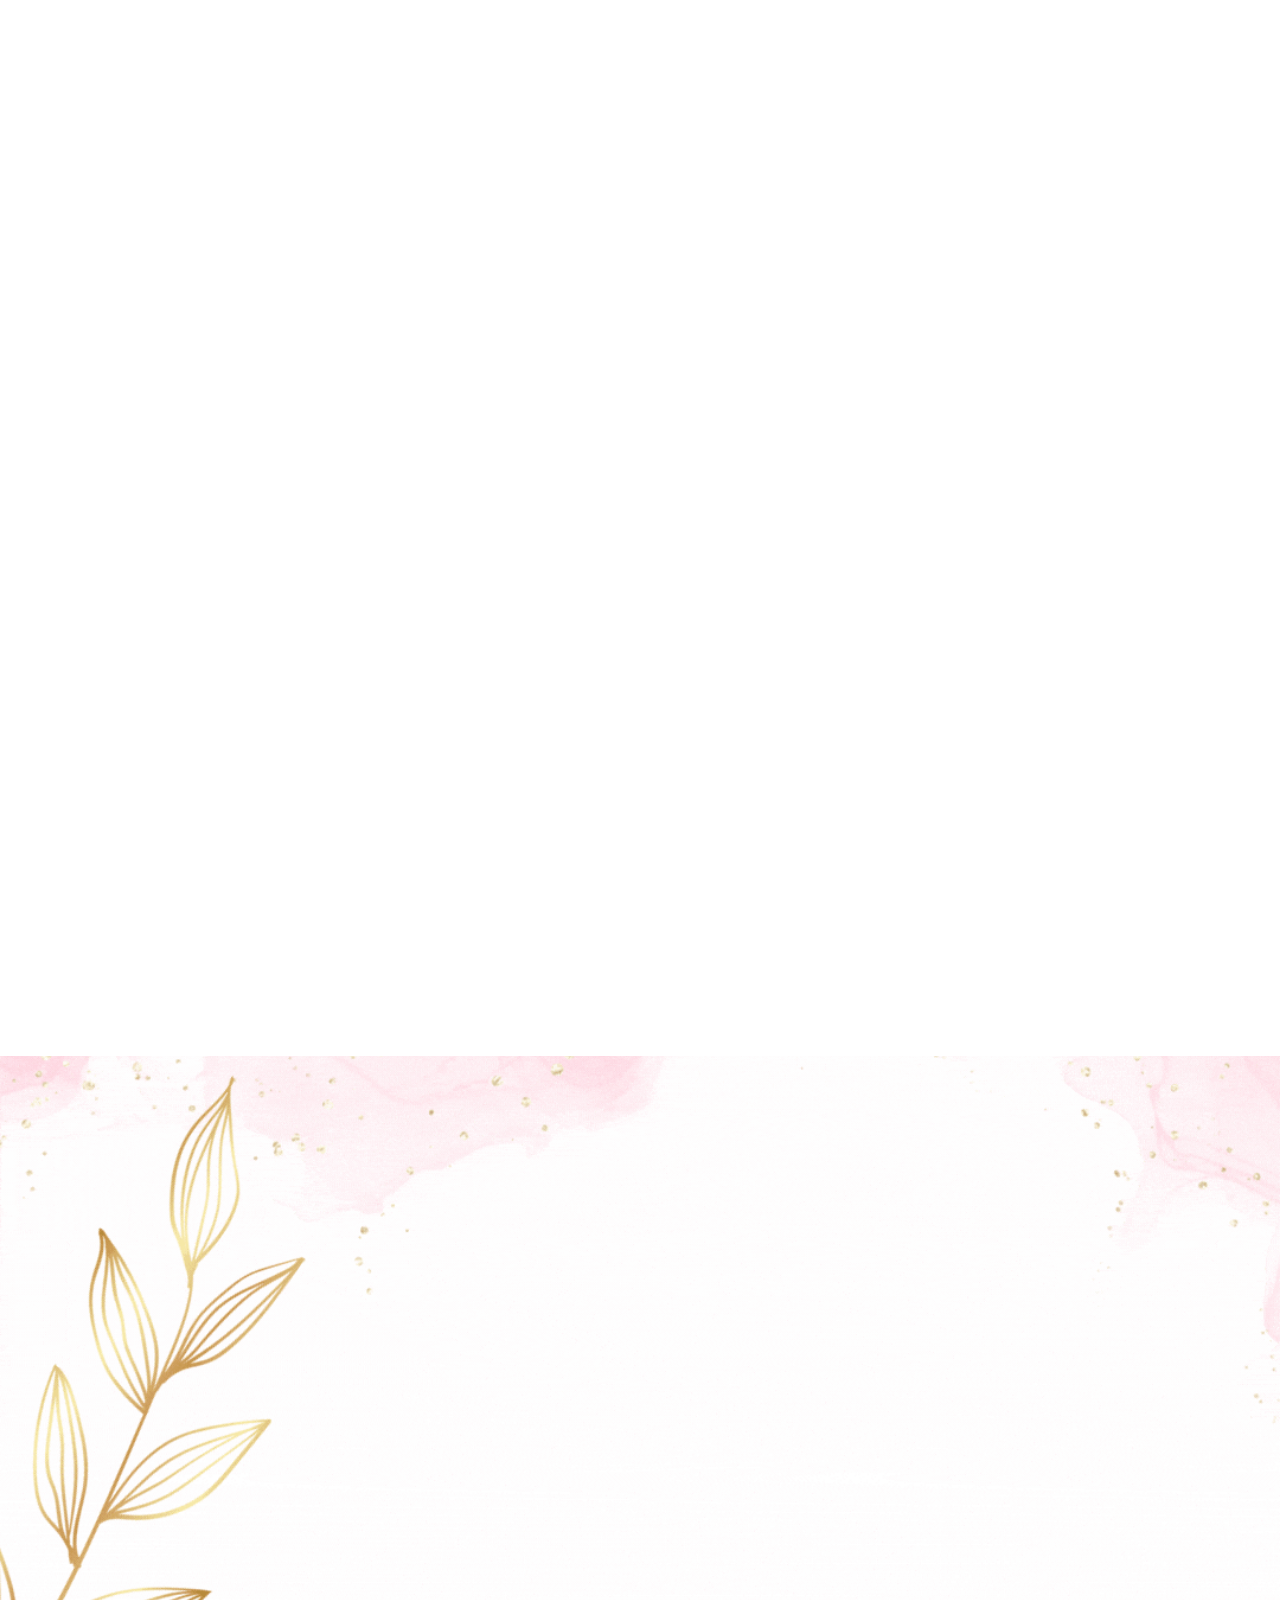
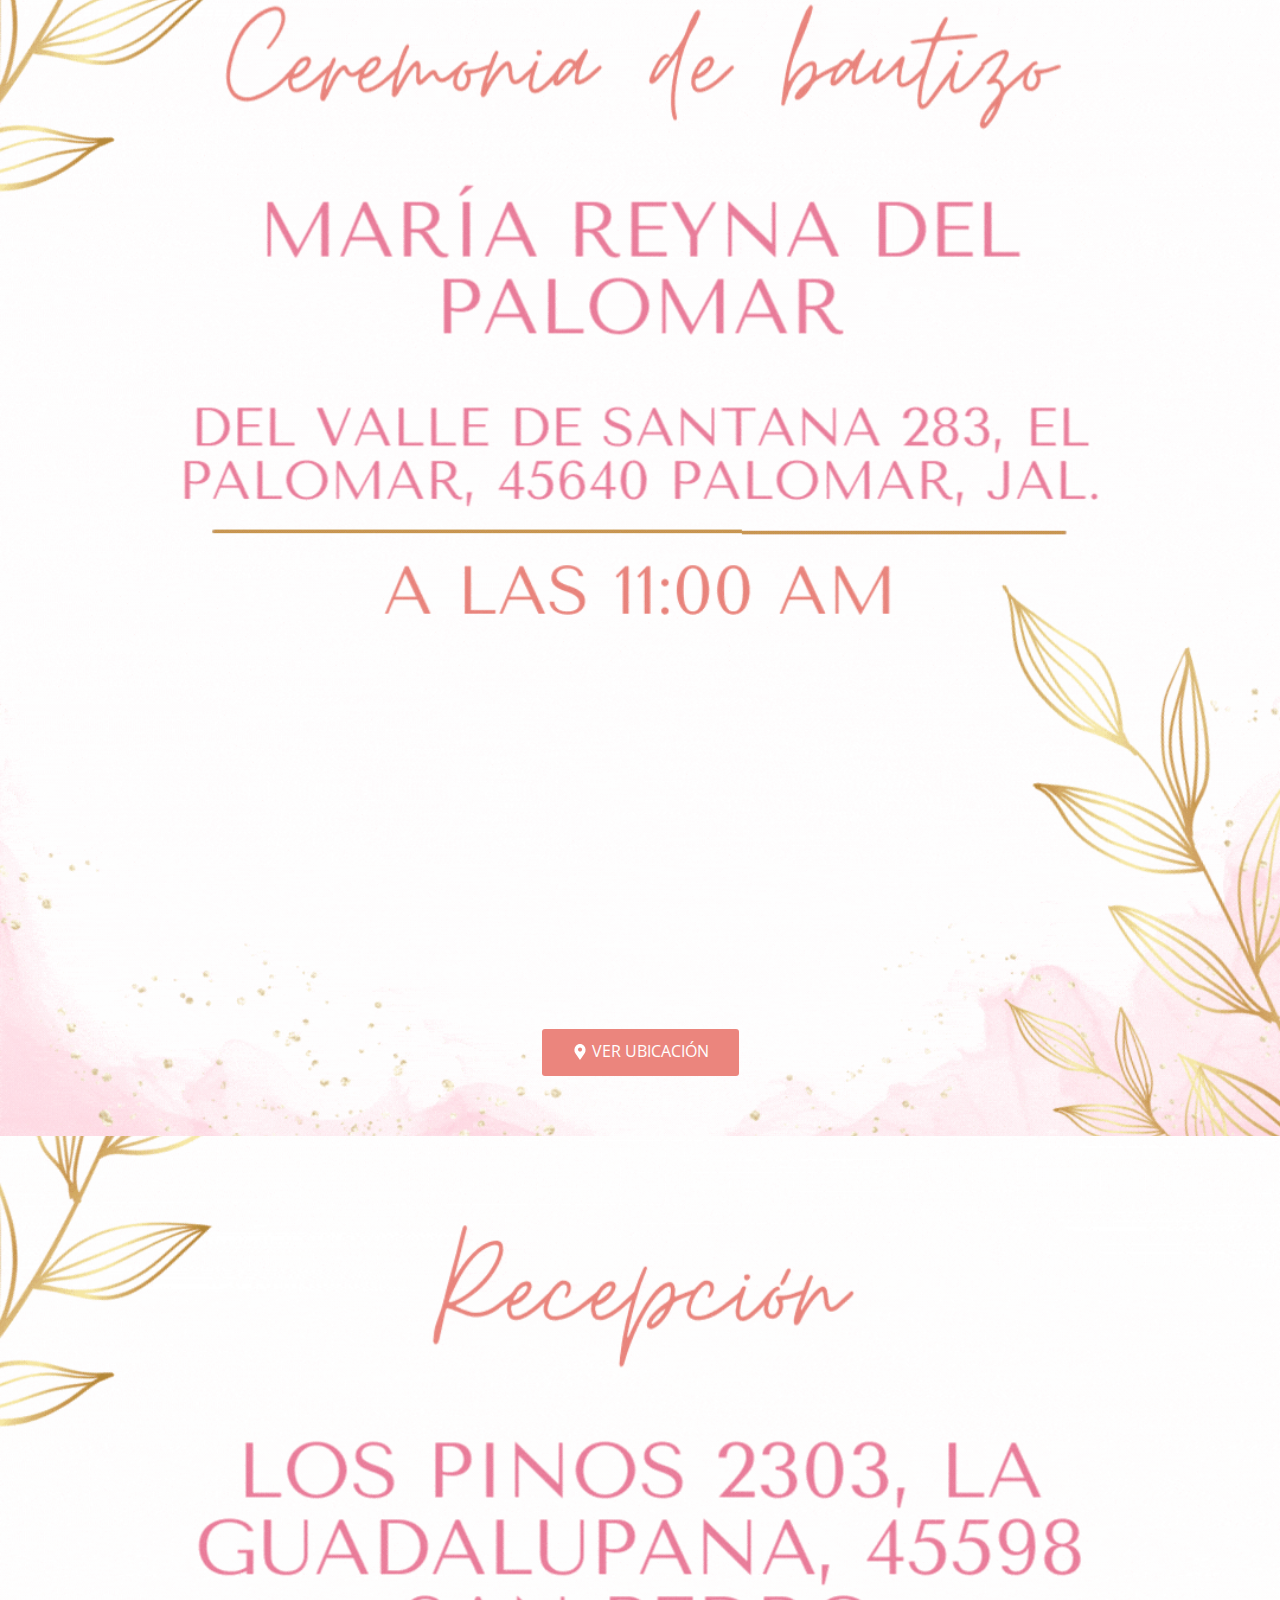
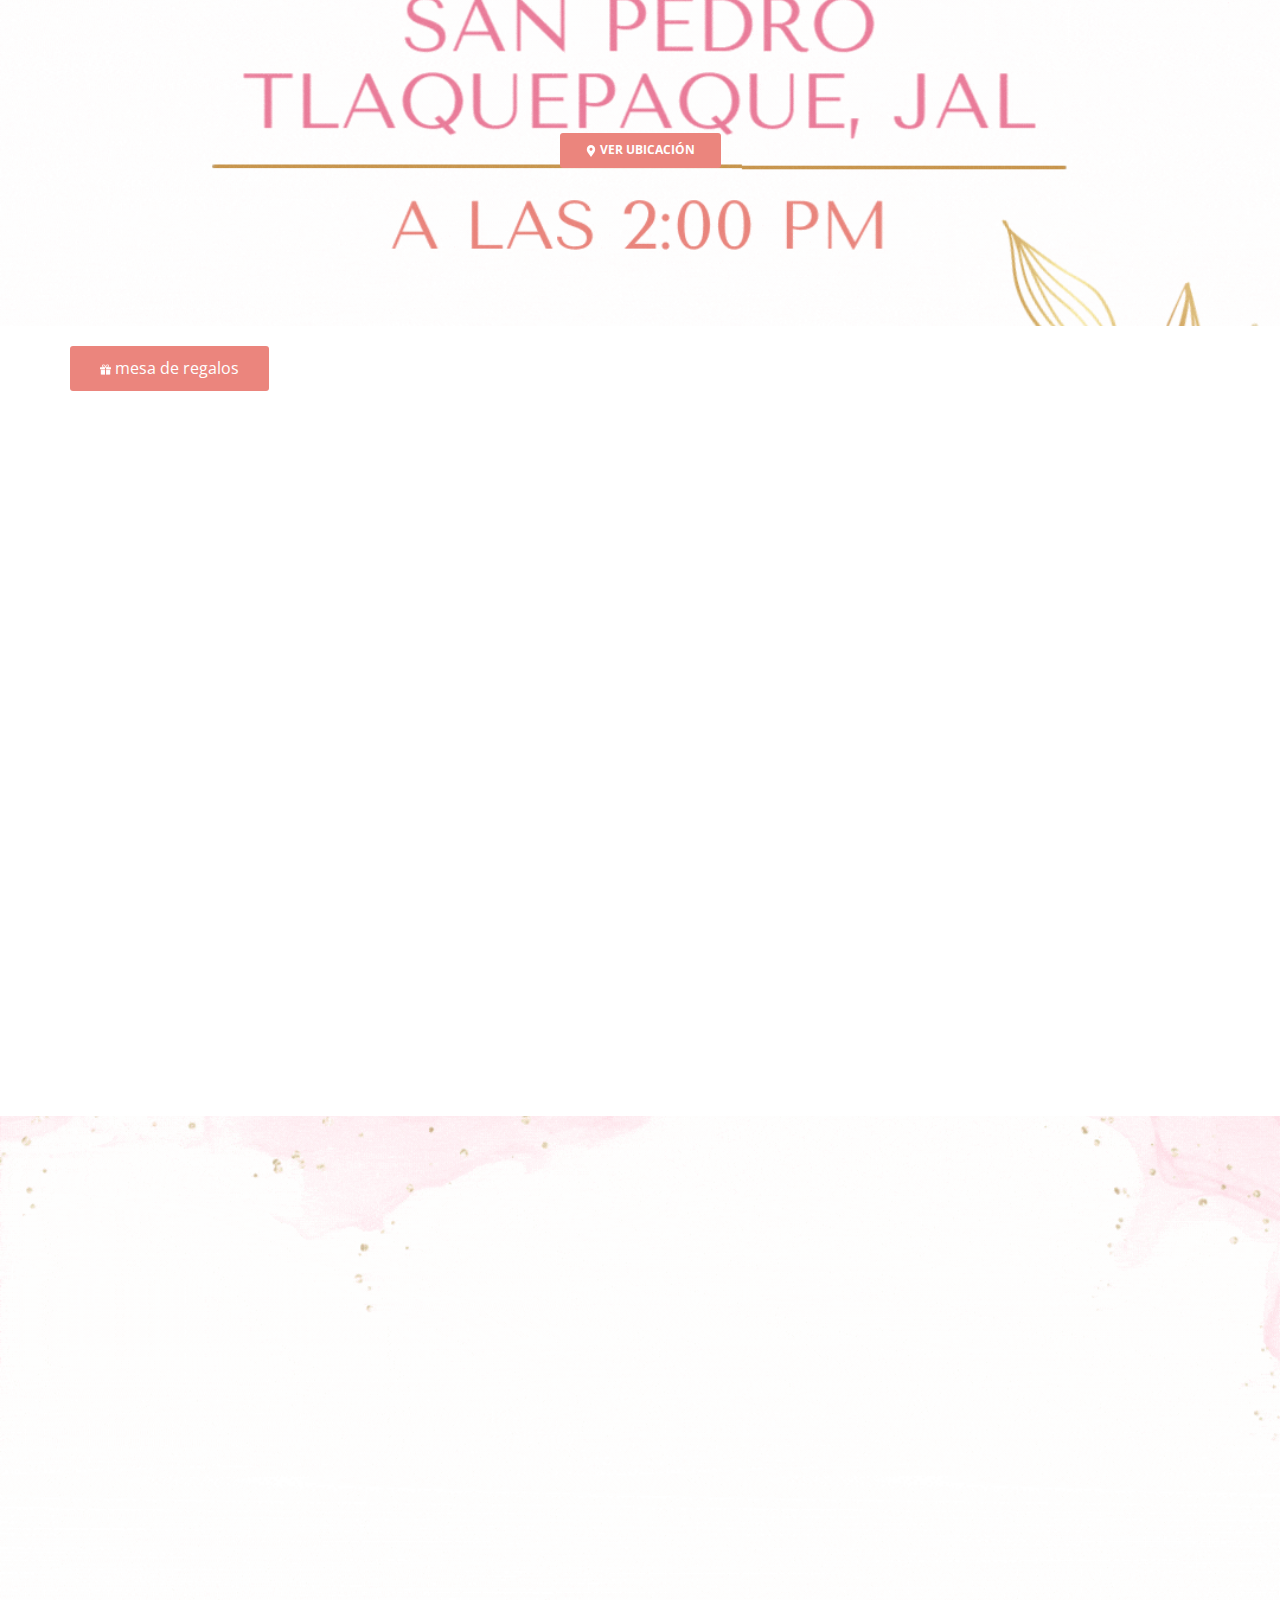
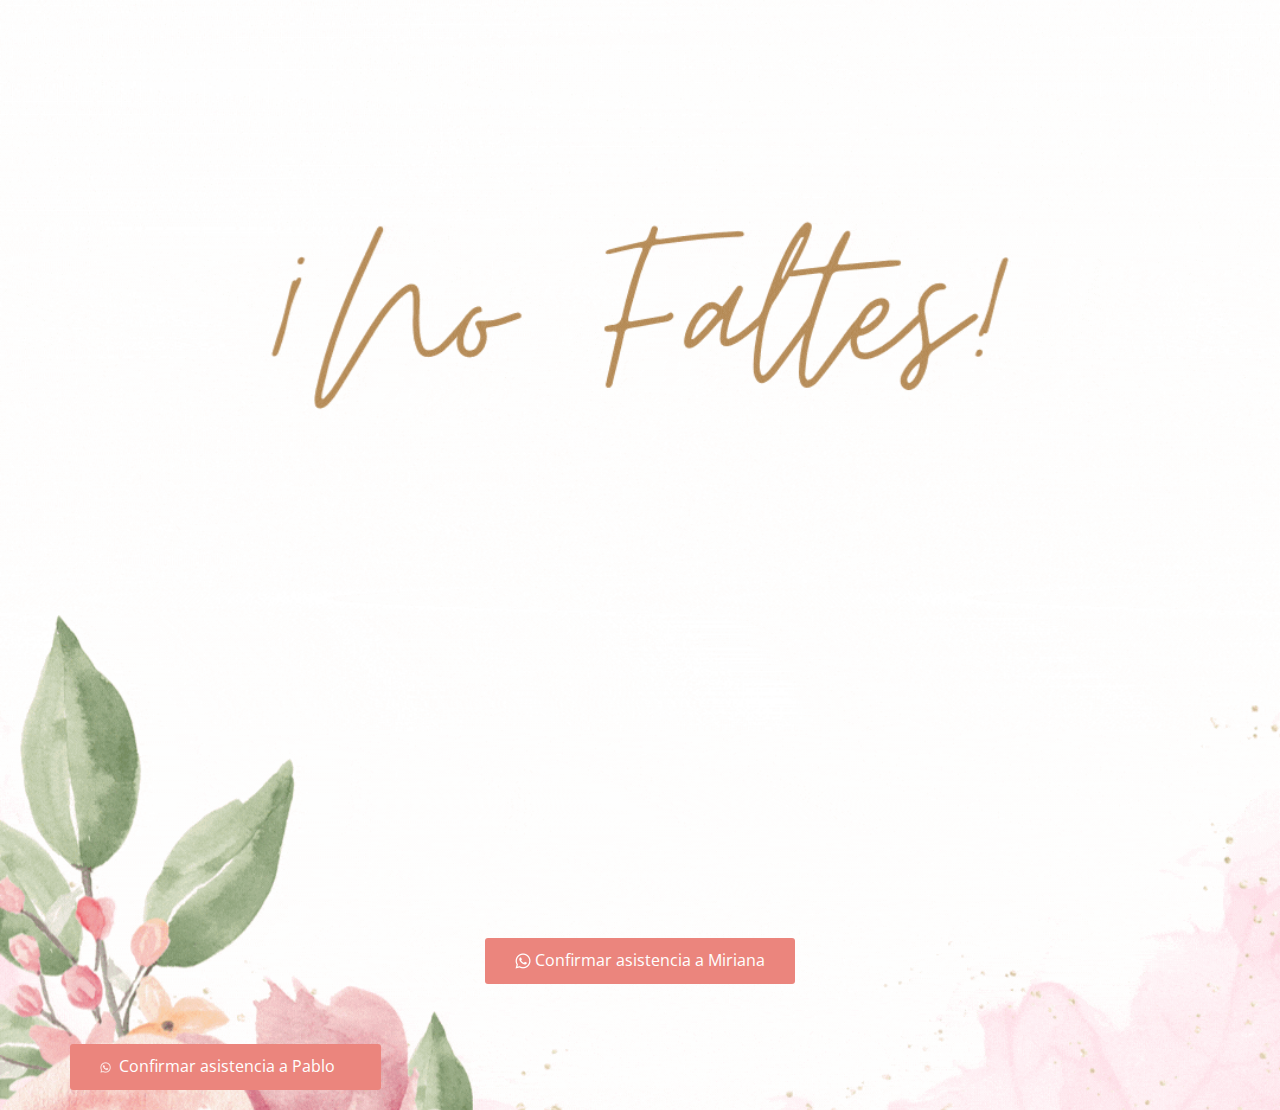
==== commit 5882bea9: "Update index.html" ====
--- a/index.html
+++ b/index.html
@@ -227,7 +227,7 @@
           class="u-border-none u-btn u-btn-round u-button-style u-custom-color-69 u-hover-custom-color-70 u-radius-3 u-text-body-alt-color u-text-hover-white u-btn-2"><span
             class="u-file-icon u-icon u-text-white u-icon-2"><img
               src="images/1384023-9ba58cb5.png" alt></span> Confirmar asistencia
-          a Pablo<span class="pink-dots">...</span>
+          a Pablo<span class="pink-dots">....</span>
         </a>
 
         <style>
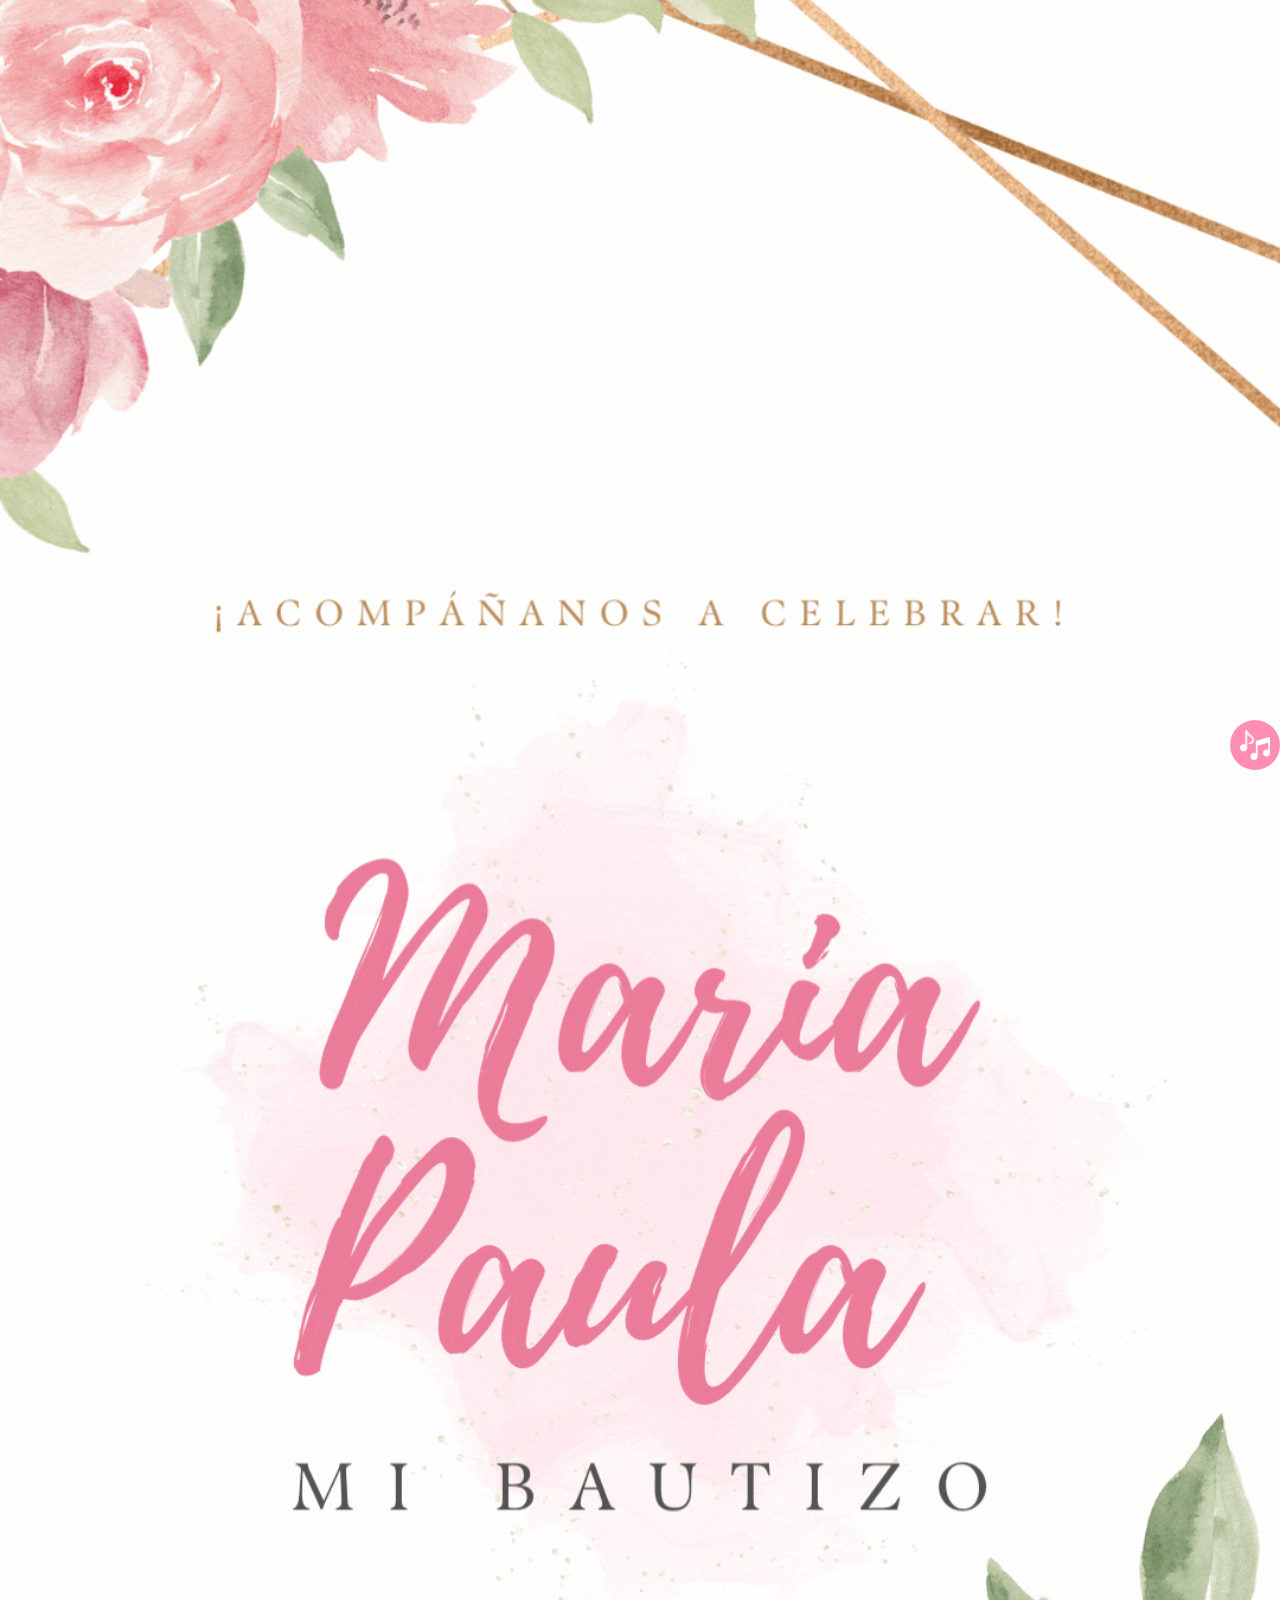
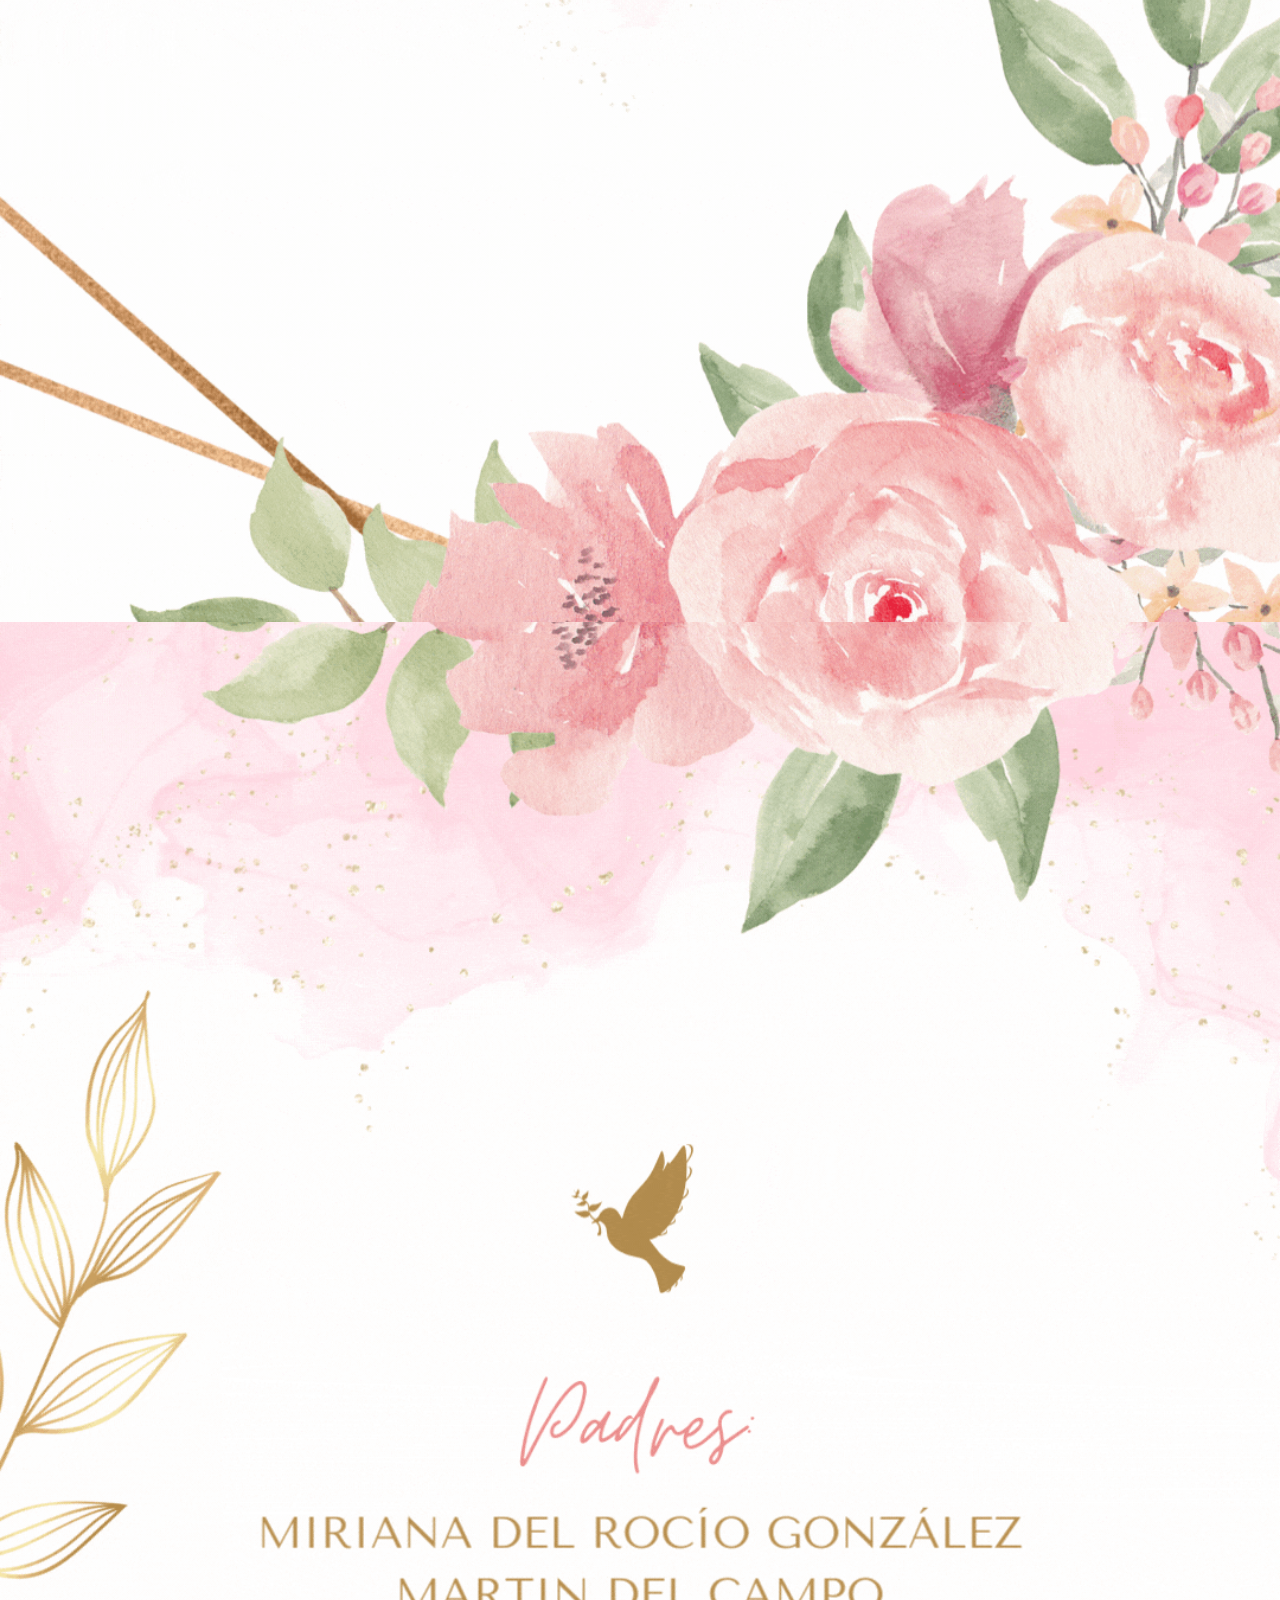
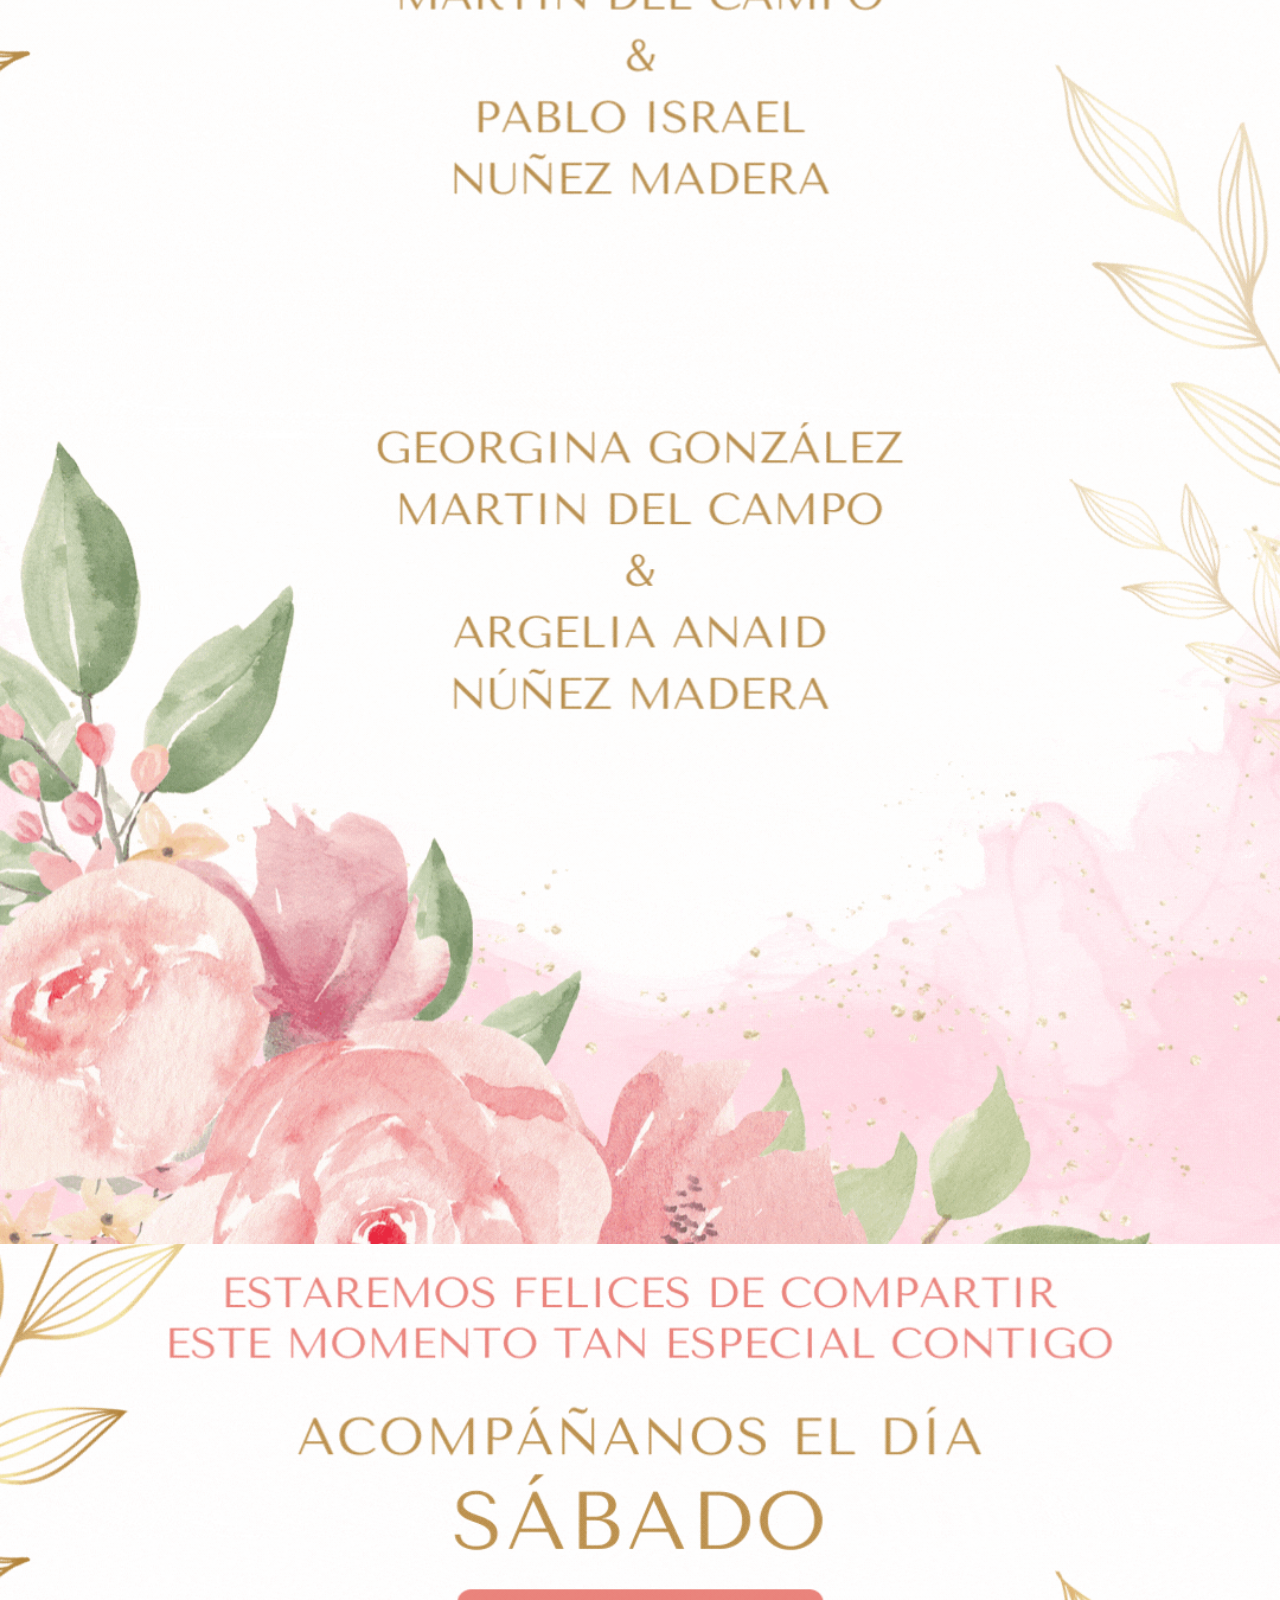
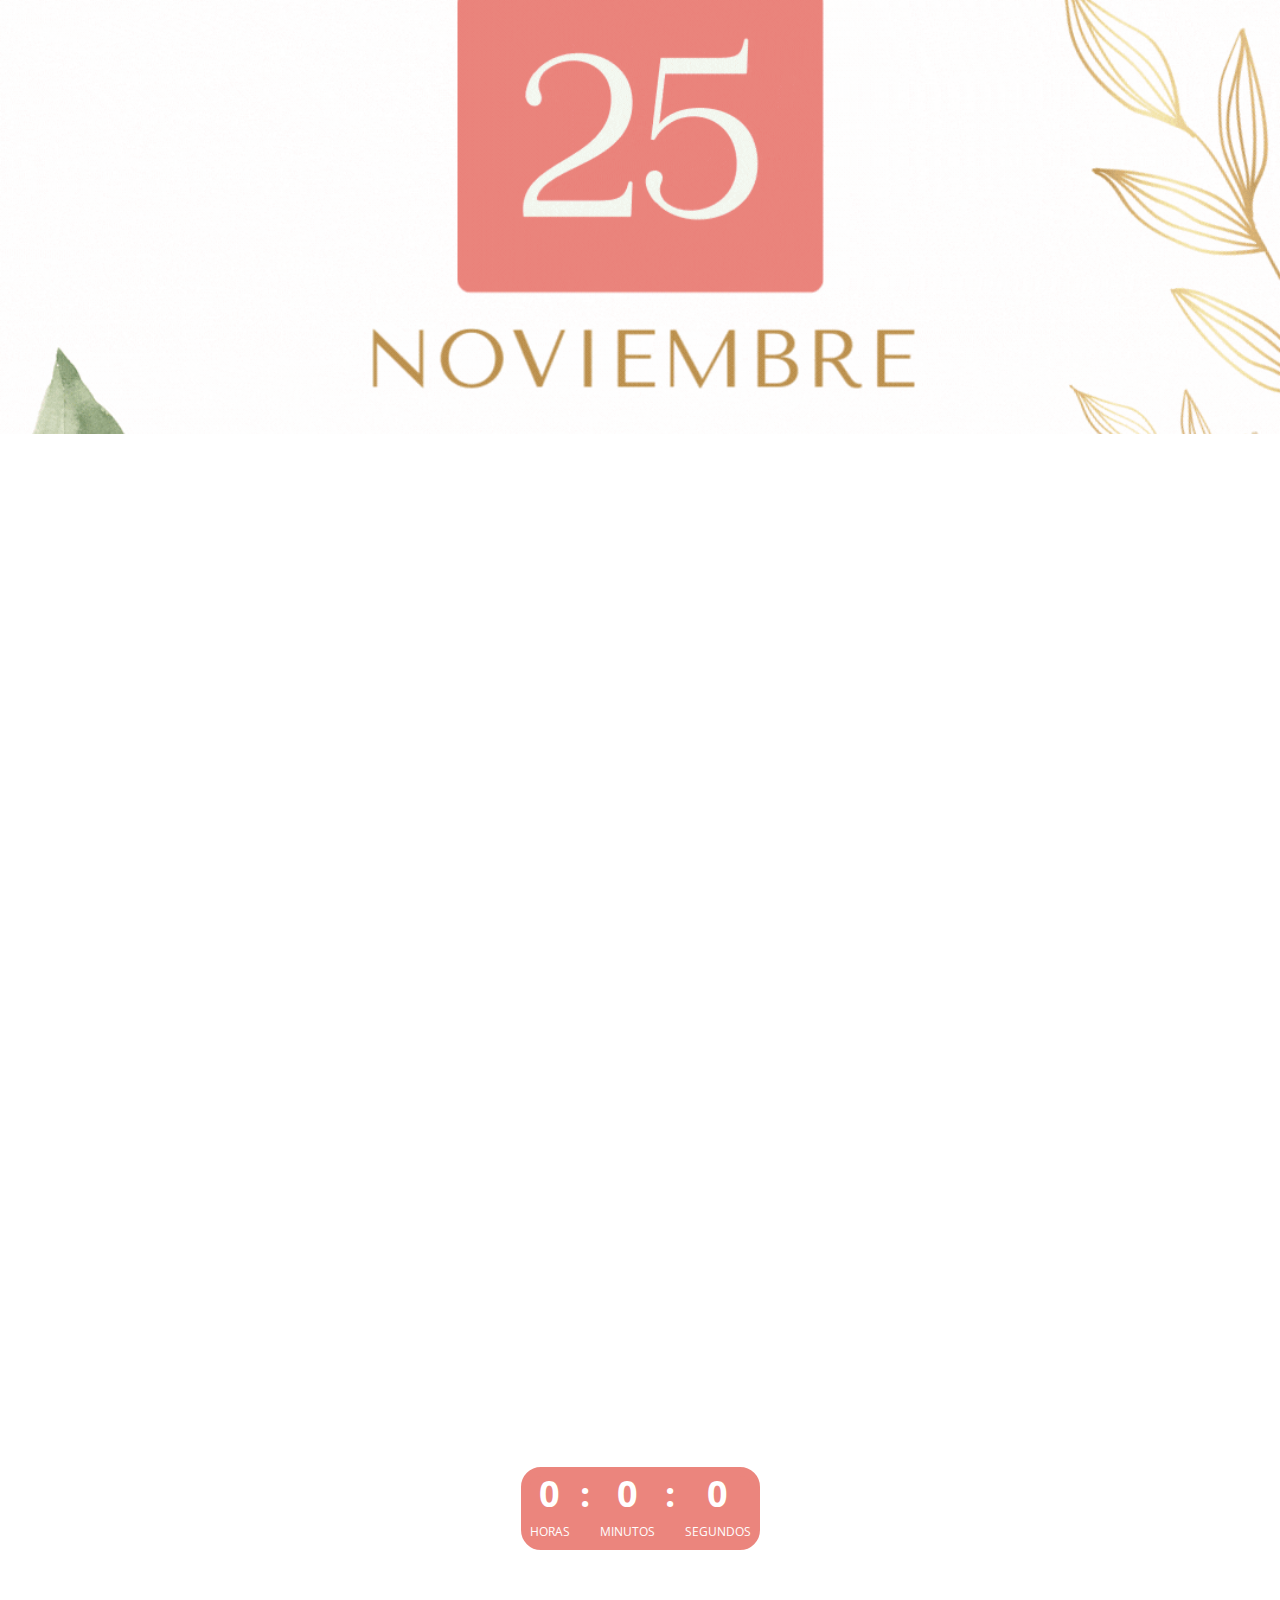
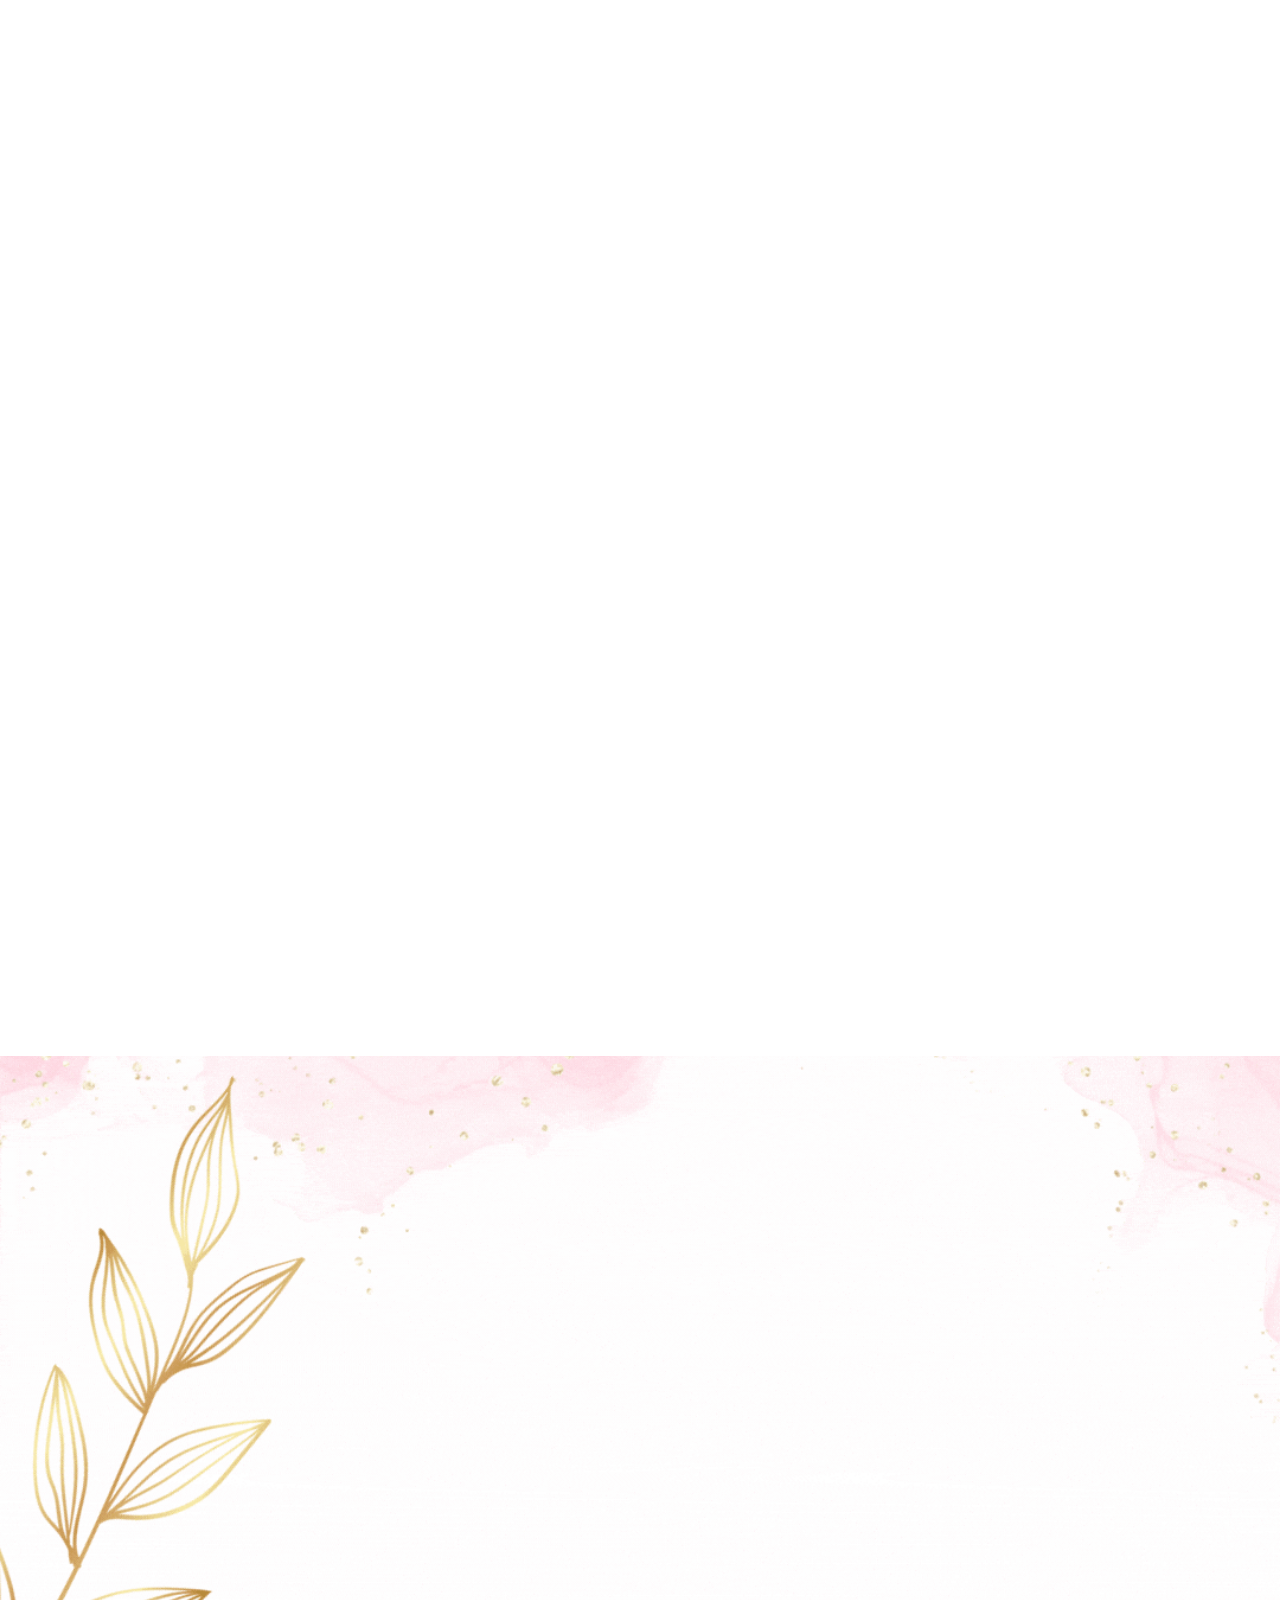
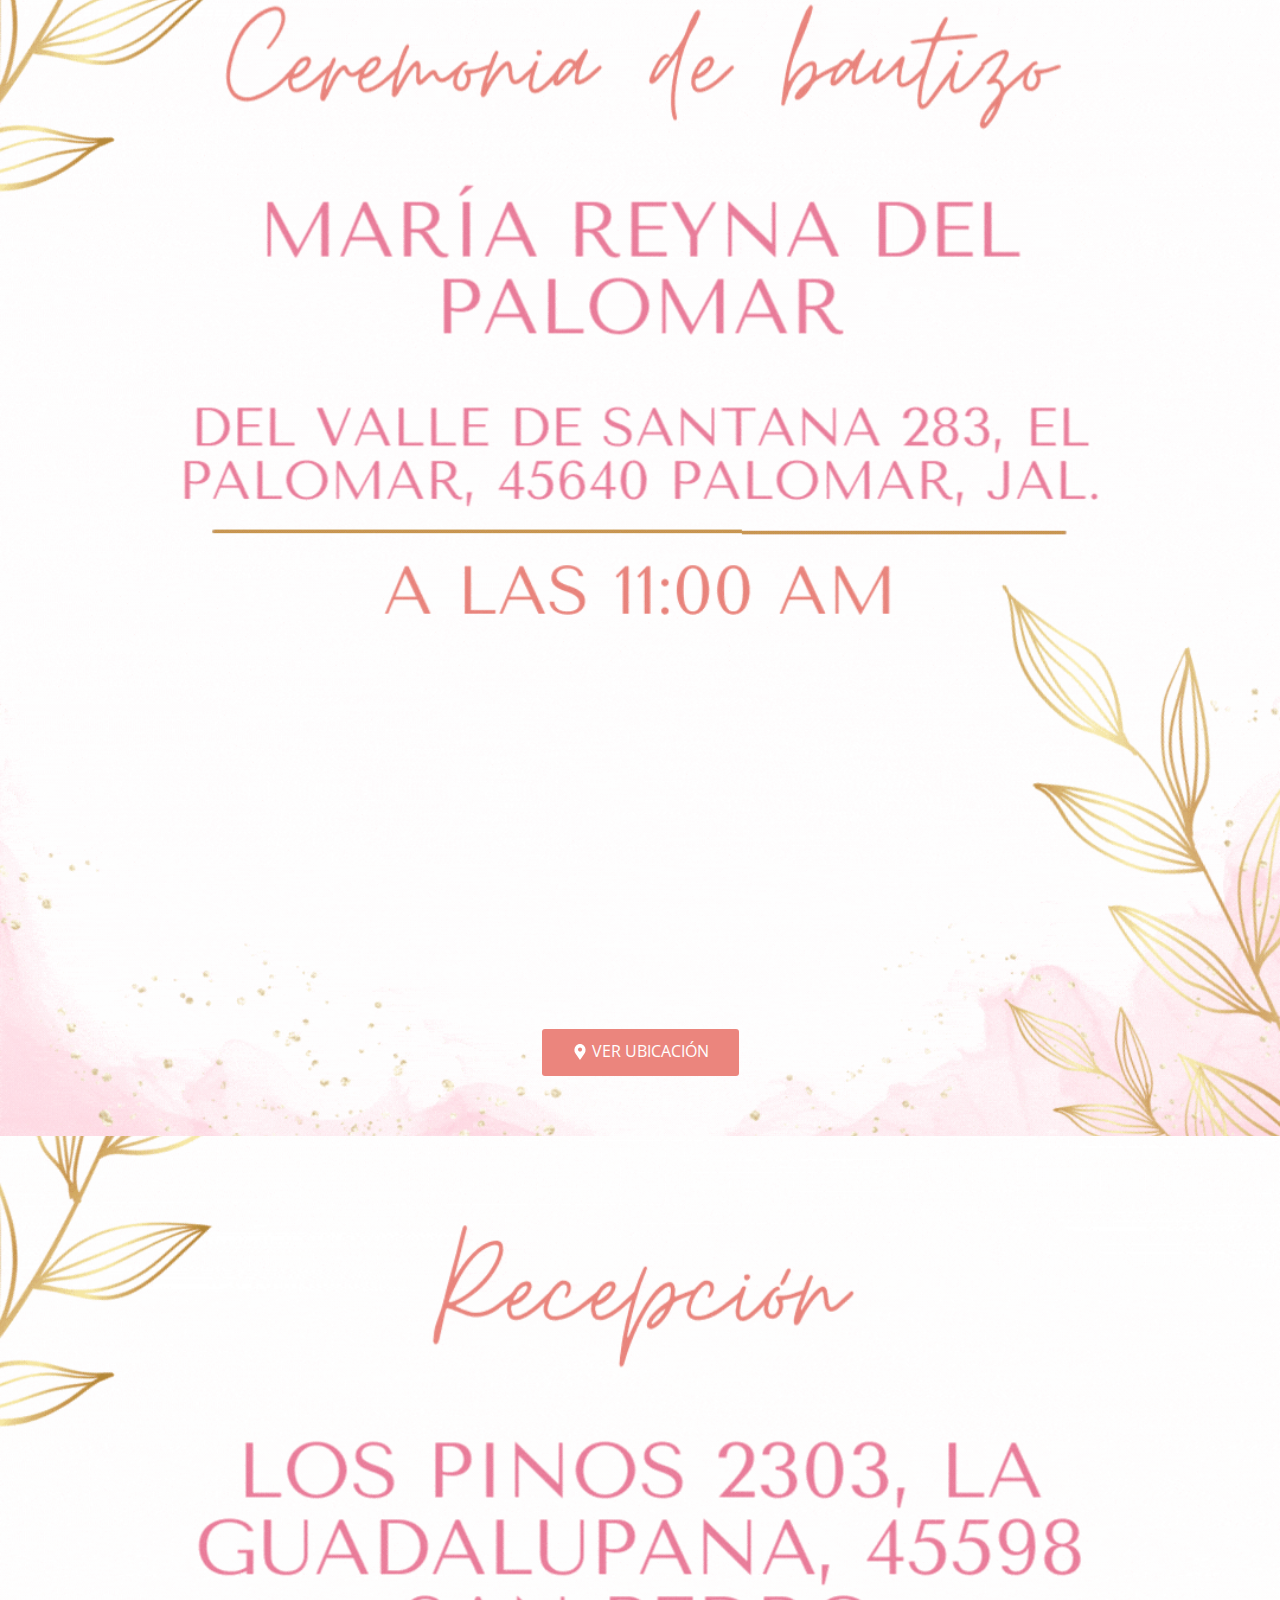
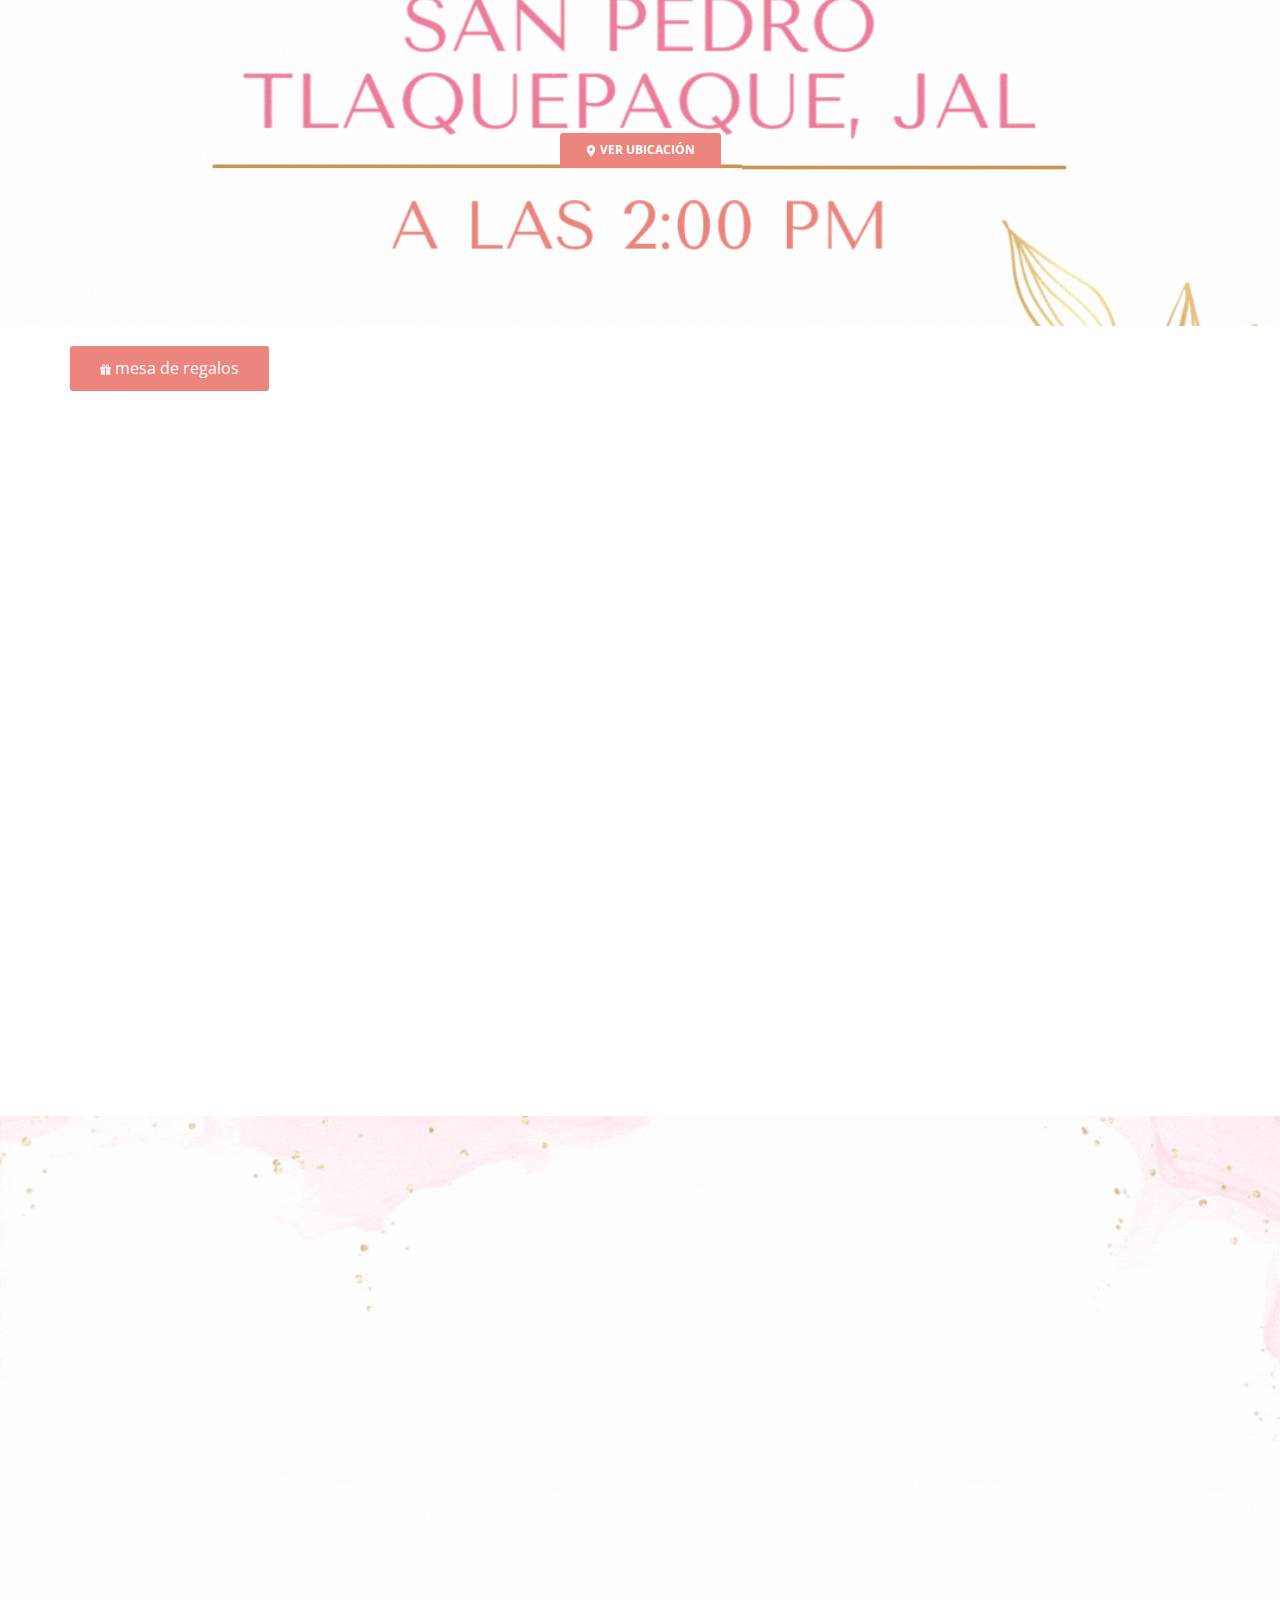
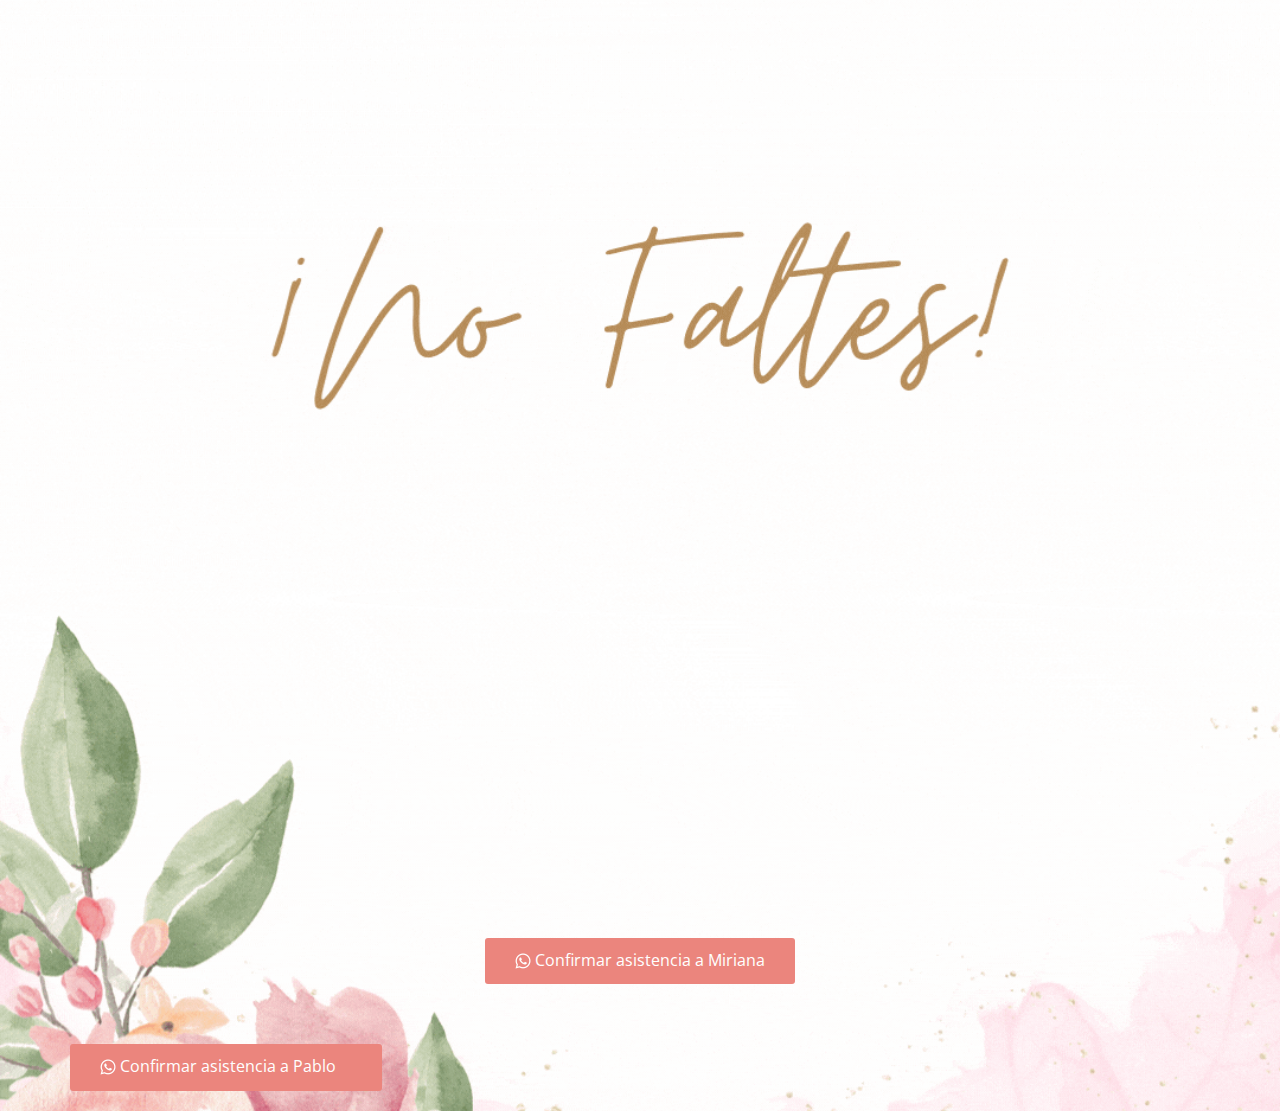
==== commit 4d7a7858: "Update index.html" ====
--- a/index.html
+++ b/index.html
@@ -225,7 +225,7 @@
          <a
           href=" https://api.whatsapp.com/send?phone=+523317115975&amp;text=%C2%A1Hola%21+Muchas+gracias+por+la+invitaci%C3%B3n%2C+ah%C3%AD+estaremos%21%21+%F0%9F%A5%B3"
           class="u-border-none u-btn u-btn-round u-button-style u-custom-color-69 u-hover-custom-color-70 u-radius-3 u-text-body-alt-color u-text-hover-white u-btn-2"><span
-            class="u-file-icon u-icon u-text-white u-icon-2"><img
+            class="u-file-icon u-icon"><img
               src="images/1384023-9ba58cb5.png" alt></span> Confirmar asistencia
           a Pablo<span class="pink-dots">....</span>
         </a>
